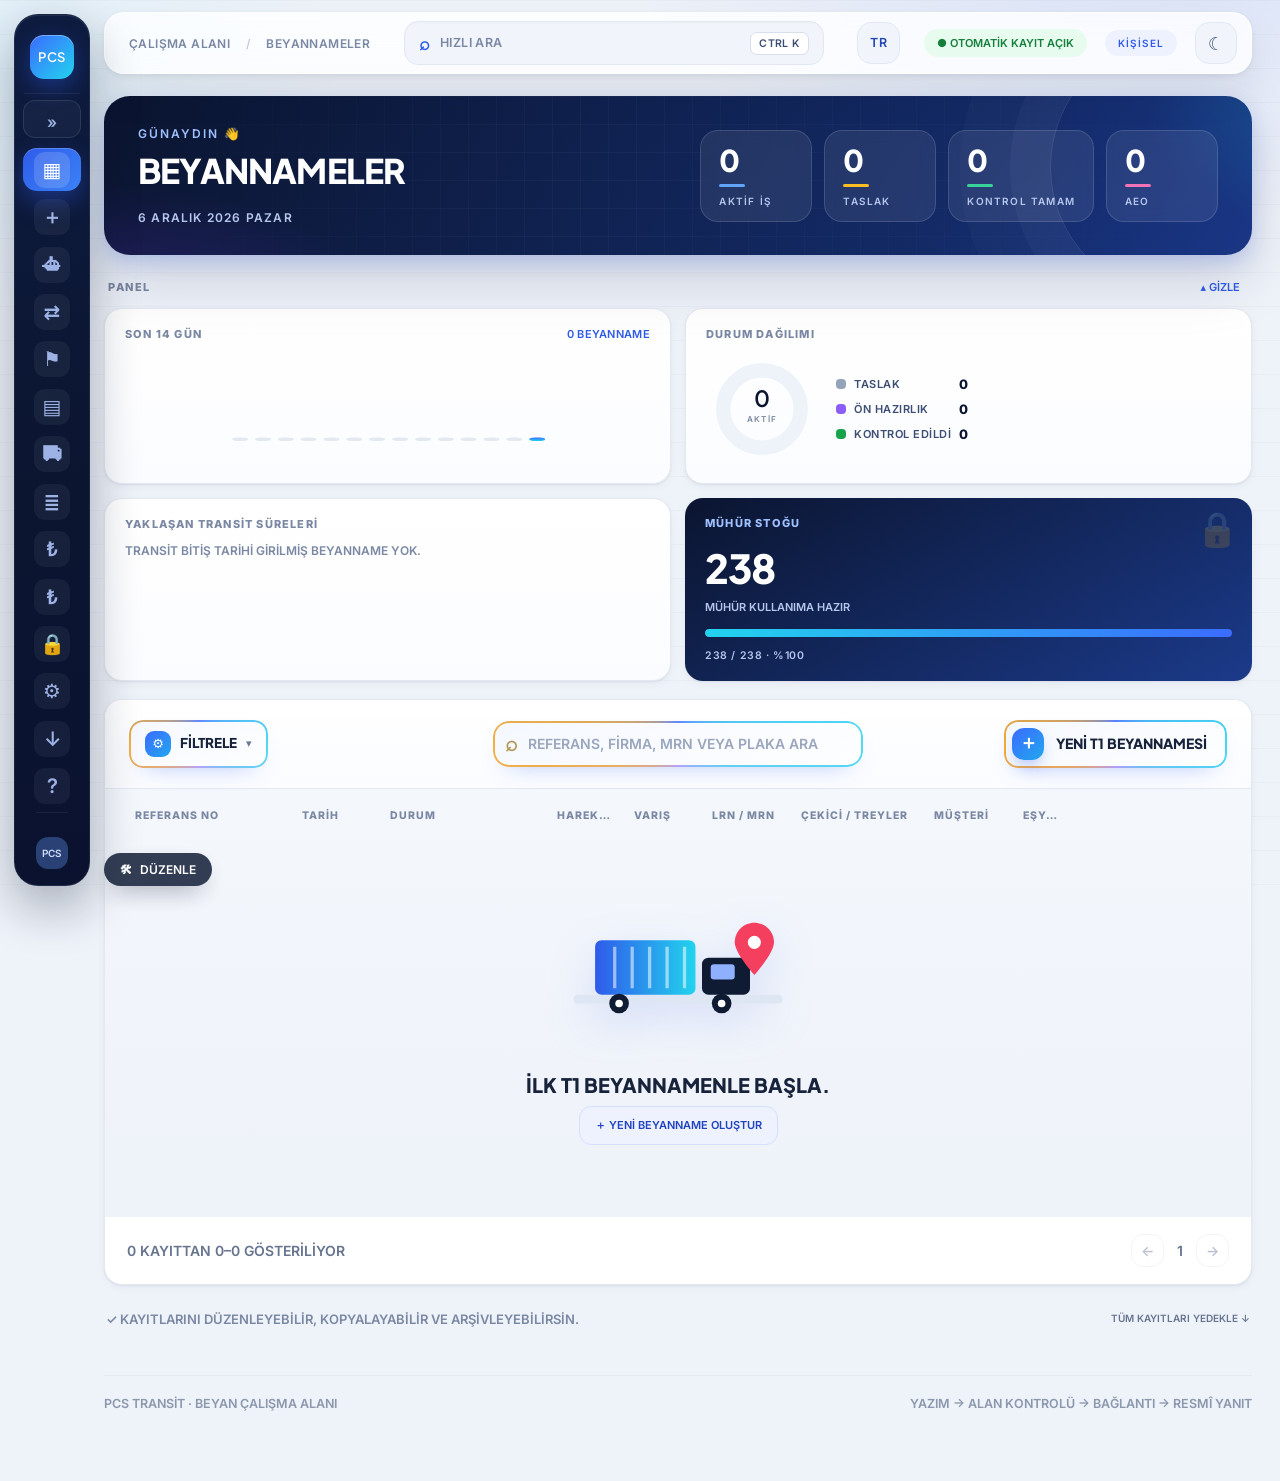
==== index.html @ 93580d98 "PDF okuma: yalnızca Gemini, tek deneme; PDF okuyucu/OCR kaldırıldı; istekler arası bekleme kısaltıld" ====
<!doctype html><html lang="tr"><head><meta charset="utf-8"><meta name="viewport" content="width=device-width,initial-scale=1"><title>PCS TRANSİT · Beyan çalışma alanı</title><meta name="description" content="T1 yazımı için sade, adım adım beyan çalışma alanı."><link rel="icon" href="data:image/svg+xml,%3Csvg xmlns=%27http://www.w3.org/2000/svg%27 viewBox=%270 0 64 64%27%3E%3Cdefs%3E%3ClinearGradient id=%27g%27 x1=%270%27 y1=%270%27 x2=%271%27 y2=%271%27%3E%3Cstop offset=%270%27 stop-color=%27%233b6cff%27/%3E%3Cstop offset=%271%27 stop-color=%27%2322d3ee%27/%3E%3C/linearGradient%3E%3C/defs%3E%3Crect width=%2764%27 height=%2764%27 rx=%2716%27 fill=%27url(%23g)%27/%3E%3Ctext x=%2732%27 y=%2740%27 font-family=%27Arial%27 font-weight=%27800%27 font-size=%2722%27 text-anchor=%27middle%27 fill=%27white%27%3EPCS%3C/text%3E%3C/svg%3E"><meta name="theme-color" content="#0b1530"><link rel="preconnect" href="https://fonts.googleapis.com"><link rel="preconnect" href="https://fonts.gstatic.com" crossorigin><link href="https://fonts.googleapis.com/css2?family=Inter:wght@400;500;600;700;800&family=Plus+Jakarta+Sans:wght@600;700;800&display=swap" rel="stylesheet"><link rel="stylesheet" href="workspace.css"><link rel="stylesheet" href="polish.css?v=13"><link rel="stylesheet" href="layout.css?v=83"><script src="vendor/fflate.js"></script><script type="module" src="workspace.js"></script><script type="module" src="layout-tuner.js"></script></head><body>
<aside class="sidebar"><a class="brand" href="#list"><span class="brandmark">PCS</span><span>TRANSİT<small>BEYAN ÇALIŞMA ALANI</small></span></a><div class="navlabel">ÇALIŞMA ALANI</div><button class="nav active" id="navList"><span>▦</span>Beyannameler</button><button class="nav" id="navNew"><span>＋</span>Yeni T1 yaz</button><button class="nav" id="navConnection"><span>⇄</span>Gönderim bağlantısı<span class="navdot"></span></button><div class="navlabel">ARAÇLAR</div><button class="nav" id="navBackup"><span>↓</span>Yedekleme</button><button class="nav" id="navHelp"><span>?</span>Kullanım rehberi</button><div class="sidebarbottom"><div class="localdot">Kişisel çalışma alanı</div><p>Bu tarayıcıda saklanır.<br>Yedek alarak kayıtlarını koru.</p><div class="user"><span class="avatar">PCS</span><div>PCS TRANSİT<small>Yazım & kontrol</small></div></div></div></aside>
<div class="shell"><header class="topbar"><span class="breadcrumb" id="breadcrumb">Çalışma alanı <i>/</i> Beyannameler</span><div><span class="saveIndicator" id="saveIndicator">● Otomatik kayıt açık</span><span class="private">KİŞİSEL</span></div></header><main>
<section id="listView" class="view"><div id="homeHero" class="hero"><div class="heroTxt"><div class="heroHi" id="heroHi">MERHABA</div><h1>BEYANNAMELER</h1><div class="heroDate" id="heroDate"></div></div><svg class="heroRoute" viewBox="0 0 360 90" aria-hidden="true"><path id="hr" d="M10 70 C 80 10, 160 90, 230 40 S 330 20, 350 30" fill="none" stroke="#ffffff55" stroke-width="2" stroke-dasharray="3 7"/><circle cx="10" cy="70" r="5" fill="#22d3ee"/><circle cx="350" cy="30" r="5" fill="#f472b6"/><g><text font-size="18" text-anchor="middle" dy="6">🚚<animateMotion dur="6s" repeatCount="indefinite" rotate="0"><mpath href="#hr"/></animateMotion></text></g></svg><div class="heroStats" id="heroStats"></div><button class="primary heroBtn" id="newDeclaration">＋ YENİ T1 BEYANNAMESİ</button></div><div id="resumeBanner" class="resume compact" hidden><div><strong>Yarım kalan bir çalışman var.</strong> <span id="resumeText"></span></div><button id="resumeDraft">Yazıma devam et →</button></div><div id="homeDash" class="dash"></div><div id="todayStrip" class="todayStrip" hidden></div><div class="kpis"><div><span>TOPLAM BEYANNAME</span><strong id="totalCount">0</strong><small>Aktif çalışma</small></div><div><span>YAZIM DEVAM EDİYOR</span><strong id="draftCount">0</strong><small>Taslak ve ön hazırlık</small></div><div><span>ALAN KONTROLÜ TAMAM</span><strong id="checkedCount">0</strong><small>Kontrol edilmiş kayıt</small></div><div><span>İZİNLİ GÖNDERİCİ (AEO)</span><strong id="aeoCount">0</strong><small>AEO beyanname</small></div><div><span>ENS KAYITLARI</span><strong id="ensCount">0</strong><small>Aktif ENS</small></div><div class="incomeKpi"><span>GELİR (FİNANSAL BİLGİLER)</span><strong id="incomeSum">—</strong><small>T1 + ENS, KDV dahil</small></div><div class="connectionKpi"><span>GÖNDERİM BAĞLANTISI</span><strong><b class="amberdot"></b> Kurulmadı</strong><button id="connectionInfo">Hazırlığı gör ↗</button></div></div><section class="card listcard"><div class="listcontrols"><div class="search"><span>⌕</span><input id="listSearch" aria-label="Beyanname ara" placeholder="Referans, firma, MRN veya plaka ara"></div><div class="filtercontrols"><select id="statusFilter" aria-label="Durum filtresi"><option value="">Tüm durumlar</option><option>Taslak</option><option>Ön hazırlık</option><option>Kontrol edildi</option></select><select id="archiveFilter" aria-label="Arşiv filtresi"><option value="active">Aktif kayıtlar</option><option value="archived">Arşiv</option></select><button id="filterButton" class="iconbutton" title="Tarih filtresi" aria-label="Tarih filtresi">☷</button><button id="detailColumns" class="quiet">Ek sütunlar</button><label class="upload">İçe aktar<input type="file" id="importFile" accept=".json,.xlsx" hidden></label></div></div><div class="datefilters" id="dateFilters" hidden><label>Başlangıç<input type="date" id="dateFrom"></label><label>Bitiş<input type="date" id="dateTo"></label><button id="clearFilters" class="quiet">Temizle</button></div><div class="listTabRow" id="listTabRow"></div><div class="tablewrap"><table id="declarationsTable"><colgroup><col style="width:15%"><col style="width:8%"><col style="width:15%"><col style="width:7%"><col style="width:7%"><col style="width:8%"><col style="width:12%"><col style="width:8%"><col class="extra" style="width:12%"><col class="extra" style="width:8%"><col class="extra" style="width:8%"><col style="width:6%"><col style="width:14%"></colgroup><thead><tr><th>REFERANS NO</th><th>TARİH</th><th>DURUM</th><th>HAREKET</th><th>VARIŞ</th><th>LRN / MRN</th><th>ÇEKİCİ / TREYLER</th><th>MÜŞTERİ</th><th class="extra">TAŞIYICI</th><th class="extra">TEMİNAT</th><th class="extra">TRANSİT BİTİŞ</th><th>EŞYA / KAP</th><th></th></tr></thead><tbody id="declarationRows"></tbody></table><div id="listEmpty" class="empty"><svg class="emptySvg" viewBox="0 0 220 140" aria-hidden="true"><defs><linearGradient id="eg" x1="0" x2="1"><stop offset="0" stop-color="#2f5bea"/><stop offset="1" stop-color="#22d3ee"/></linearGradient></defs><rect x="14" y="96" width="192" height="8" rx="4" fill="#dfe6f3"/><rect x="34" y="46" width="92" height="50" rx="6" fill="url(#eg)"/><g stroke="#ffffff88" stroke-width="3"><path d="M52 52v38M68 52v38M84 52v38M100 52v38M116 52v38"/></g><rect x="132" y="62" width="44" height="34" rx="6" fill="#0f1b33"/><rect x="140" y="68" width="22" height="14" rx="3" fill="#8fb0ff"/><circle cx="56" cy="104" r="9" fill="#0f1b33"/><circle cx="56" cy="104" r="3.5" fill="#fff"/><circle cx="150" cy="104" r="9" fill="#0f1b33"/><circle cx="150" cy="104" r="3.5" fill="#fff"/><path d="M180 30c10 0 18 8 18 18s-18 30-18 30-18-20-18-30 8-18 18-18z" fill="#f43f5e"/><circle cx="180" cy="48" r="6" fill="#fff"/></svg><h3>İlk T1 beyannamenle başla.</h3><p>Önce rota ve gümrükleri seç. Sonra firmaları,<br>aracı ve eşya bilgilerini ekle.</p><button class="secondary" id="emptyNew">＋ Yeni beyanname oluştur</button></div></div><div class="pagination"><span id="pageSummary">0 kayıt</span><div><button id="pagePrev" aria-label="Önceki sayfa">←</button><span id="pageNumber">1</span><button id="pageNext" aria-label="Sonraki sayfa">→</button></div></div></section><div class="bottomnote"><span>✓ Kayıtlarını düzenleyebilir, kopyalayabilir ve arşivleyebilirsin.</span><button id="listBackup">Tüm kayıtları yedekle ↓</button></div></section>
<section id="editorView" class="view" hidden><div class="pagehead editorhead"><div class="ehLeft"><button id="backToList" class="back">← Beyannamelere dön</button><div class="ehCard"><div class="ehIcon" aria-hidden="true">📄</div><div class="ehInfo"><small class="ehType" id="ehType">T1 Beyannamesi</small><div class="ehTitle"><h1 id="editorTitle">Yeni T1 Beyannamesi</h1><div class="ehStat" id="ehStat"><span id="editorStatus" class="tag">Taslak</span></div></div><div class="ehMeta" id="ehMeta"></div><p id="editorSubtitle" hidden>Sade adımlar. Eksiksiz bir çalışma.</p><div id="ctxChips" class="ctxChips"></div></div></div></div><div class="headtools"><div class="htBar"><button id="previewPrint" type="button">Yazdır</button><button id="sendDecl" type="button">Gönder</button><button id="saveDraft" type="button">Güncelle</button><div class="ehMoreWrap"><button id="ehMore" type="button" aria-label="Diğer işlemler" title="Diğer işlemler">•••</button><div class="ehMenu" id="ehMenu" hidden><button id="tagBtn" class="tagBtn" type="button">🏷 Etiket / Not</button><button id="quickAddGood" type="button">＋ MRN / eşya ekle</button><hr><button type="button" data-fwd="printT1">T1 taslak yazdır</button><button type="button" data-fwd="printCmr">CMR yazdır</button><button type="button" data-fwd="exportExcel">PCS Excel indir ↓</button><button type="button" data-fwd="exportPreparation">Hazırlık dosyası ↓</button><hr><button type="button" data-fwd="markReviewed">✓ Kontrol edildi olarak işaretle</button><button type="button" data-fwd="history">⏱ İşlem geçmişi</button></div></div></div></div><div class="ehTabs" id="ehTabs"><button type="button" data-tab="d" class="on">Detaylar</button><button type="button" data-tab="g">Beyanname &amp; Eşya</button><button type="button" data-tab="f">Finansal Bilgiler</button></div></div><div class="stepper" id="stepper"></div><div class="editorlayout"><div class="editorcontent"><form id="declarationForm" novalidate><div class="card stepcard"><div class="sectionhead"><div><div class="eyebrow" id="stepEyebrow"></div><h2 id="stepTitle"></h2><p id="stepDescription"></p></div><span id="stepNumber" class="stepnumber"></span></div><div id="metadataFields"></div><section id="goodsStep" class="steppanel" hidden><div class="goodstoolbar"><div><strong>Beyanname ve eşya satırları</strong><p>Her ihracat beyannamesi için bir satır.</p></div><div><label class="upload">Excel içe aktar<input type="file" id="goodsImport" accept=".xlsx,.json" hidden></label><button type="button" class="primary" id="addGood">＋ Beyanname bilgisi ekle</button></div></div><div id="goodsCards"></div><div class="empty compact" id="goodsEmpty"><span class="emptyicon">▧</span><h3>Bu beyannamede henüz eşya yok.</h3><p>GTİP, ticari tanım, firma ve fatura bilgilerini ekle.</p></div><div class="goodsTotals" id="goodsTotals"></div><div class="info"><b>Belgeye göre yaz.</b> İlk kalemin 8 haneli GTİP’ini ve toplam ağırlık/kap bilgilerini kullan. Kısmi yükte kullanılan gerçek miktarları gir.</div></section><section id="financeStep" class="steppanel" hidden></section><section id="reviewStep" class="steppanel" hidden><div class="reviewHero" id="reviewHero"></div><div id="reviewSections"></div><div class="exportstrip"><div><strong>Çıktılar</strong><p>PCS eşya şablonu veya tüm beyanname bilgileri.</p></div><button type="button" id="printT1">T1 taslak yazdır</button><button type="button" id="printCmr">CMR yazdır</button><button type="button" id="exportExcel" class="primary">PCS Excel indir ↓</button><button type="button" id="exportPreparation">Hazırlık dosyası ↓</button></div><section class="submissionPanel"><div><span class="eyebrow">RESMÎ GÖNDERİM</span><h3>Bağlantı hazırlığı</h3><p>Sağlayıcı ve yetkilendirme belirlenince gönderim ile resmî yanıt takibi bu alana bağlanacak.</p></div><div class="submissionState"><span class="tag warning">Bağlantı kurulmadı</span><button type="button" id="reviewConnection">Gerekli adımları gör →</button></div></section><details class="history"><summary>İşlem geçmişi</summary><div id="activityList"></div></details></section><div id="stepError" class="errorbox" role="status" hidden></div><div class="wizardfooter"><button type="button" id="previousStep">← Önceki adım</button><span id="stepFooter"></span><button type="button" id="nextStep" class="primary">Devam et →</button><button type="button" id="markReviewed" class="primary" hidden>Alan kontrolünü kaydet ✓</button></div></div></form></div><aside class="summaryrail"><section class="card"><div class="railhead"><span class="eyebrow">BEYAN ÖZETİ</span><span id="railRef">Yeni kayıt</span></div><div class="routevisual"><div><span class="routedot"></span><small>HAREKET</small><strong id="railDeparture">Henüz seçilmedi</strong></div><div><span class="routedot end"></span><small>VARIŞ</small><strong id="railArrival">Henüz seçilmedi</strong></div></div><div class="railtotals"><div><strong id="railGoods">0</strong><span>eşya</span></div><div><strong id="railGross">0</strong><span>kg brüt</span></div><div><strong id="railPackages">0</strong><span>kap</span></div></div><div id="railChecklist" class="railchecks"></div></section><section class="railhelp"><span>BU ADIMDA</span><h3 id="railTipTitle"></h3><p id="railTip"></p></section><div class="connectionMini"><b class="amberdot"></b><div>Gönderim bağlantısı kurulmadı<small>Alan kontrolü, resmî tescil değildir.</small></div></div></aside></div></section>
<section id="connectionView" class="view" hidden><div class="pagehead"><div><div class="eyebrow">ENTEGRASYON HAZIRLIĞI</div><h1>Resmî gönderim bağlantısı</h1><p>Yazım alanından yetkili sisteme geçiş için hazırlık.</p></div><span class="tag warning">Henüz bağlı değil</span></div><div class="connectionlayout"><section class="card connectioncard"><h2>Önce ekran. Sonra bağlantı.</h2><p>Bu aşamada beyannameyi hazırlayıp alanlarını kontrol edebilirsin. Canlı gönderim, sağlayıcının yetkilendirilmiş servis bağlantısı kurulup test edildikten sonra açılacak.</p><div class="connectionsteps"><div><b>1</b><section><h3>Sağlayıcıyı belirle</h3><p>Modaltrans / PCS veya NCTS.com.tr gibi çalışacağın sistem seçilir.</p><span class="tag warning">Bekliyor</span></section></div><div><b>2</b><section><h3>Yetkili servis ve test erişimi</h3><p>Servis dokümanı, hesap yetkileri ve test ortamı sağlayıcıyla doğrulanır.</p><span class="tag">Bekliyor</span></section></div><div><b>3</b><section><h3>Veri eşleştirme ve yanıt takibi</h3><p>Beyanname alanları sağlayıcının formatına eşlenir. Kabul/ret, LRN/MRN ve hata mesajları gerçek servis yanıtından alınır.</p><span class="tag">Bekliyor</span></section></div><div><b>4</b><section><h3>Testten canlı gönderime</h3><p>Test gönderimi, tekrar gönderim kontrolü ve işlem kaydı doğrulanınca canlı kullanım açılır.</p><span class="tag">Bekliyor</span></section></div></div></section><section class="card connectionaside"><span class="eyebrow">ŞİMDİ YAPABİLİRSİN</span><h3>T1 yazımı ve kontrol</h3><ul><li>Beyanname ve eşya bilgilerini hazırla</li><li>Eksikleri alan bazında gör</li><li>PCS Excel çıktısını indir</li><li>Tüm kayıtlarının yedeğini al</li></ul><button id="connectionNew" class="primary">Yeni T1 yaz →</button><a href="https://app.modaltrans.com/manifestos" target="_blank" rel="noopener">Modaltrans’ı aç ↗</a><a href="https://www.ncts.com.tr/" target="_blank" rel="noopener">NCTS.com.tr’yi aç ↗</a></section></div></section>
<footer><span>PCS TRANSİT · Beyan çalışma alanı</span><span>Yazım → Alan kontrolü → Bağlantı → Resmî yanıt</span></footer></main></div>
<dialog id="goodDialog" class="drawer"><div class="drawerhead"><div><span class="eyebrow">BEYANNAME & EŞYA</span><h2 id="goodTitle">Yeni beyanname bilgileri</h2><p class="drawerintro">İhracat beyannamesi, eşya ve fatura bilgilerini aynı formda tamamla.</p></div><button type="button" data-close aria-label="Eşya formunu kapat">✕</button></div><form id="goodForm" novalidate><div class="drawerbody" id="goodFields"></div><div id="goodError" class="errorbox" hidden role="status"></div><div class="drawerfooter"><button type="button" data-close>Vazgeç</button><button type="submit" class="primary">Beyanname bilgilerini kaydet</button></div></form></dialog>
<dialog id="confirmDialog"><h2 id="confirmTitle"></h2><p id="confirmText"></p><div class="dialogactions"><button data-close>Vazgeç</button><button id="confirmYes" class="primary">Devam et</button></div></dialog><dialog id="backupDialog"><h2>Kayıtlarını yedekle</h2><p>Bütün beyannameler, firma rehberi, eşya satırları, işlem notları ve yarım kalan çalışma birlikte indirilir. PDF dosyalarının kendisi yedeğe eklenmez.</p><div class="dialogactions"><button data-close>Kapat</button><button id="downloadBackup" class="primary">Tüm kayıtları indir ↓</button></div></dialog><dialog id="helpDialog"><h2>T1 yazımı nasıl ilerler?</h2><ol><li>Gümrük ve rota bilgilerini gir.</li><li>Taşıyıcı ve plaka bilgilerini yaz; gerekiyorsa tek gönderici/alıcı bölümünü aç.</li><li>Güzergâh, transit kapıları ve taşıma bilgilerini tamamla.</li><li>Her ihracat MRN’i için bir eşya satırı ekle.</li><li>Teminat ve ilgili ek bilgileri kontrol et.</li><li>Son kontrol ekranından eksik alanlara dön ve çıktını indir.</li></ol><p>Taslakları eksik bilgiyle kaydedebilirsin. “Alan kontrolü tamam” durumu bu sitedeki bilgi kontrollerini ifade eder; resmî tescil veya kabul durumunu ifade etmez. Kayıtların bu tarayıcıda tutulur.</p><div class="dialogactions"><button data-close class="primary">Anladım</button></div></dialog><div id="toast" role="status" aria-live="polite"></div><div id="printArea"></div></body></html>
---- workspace.css ----
@import url('https://fonts.googleapis.com/css2?family=Inter:wght@400;500;600;700;800&display=swap');
:root{--ink:#202b40;--muted:#8691a5;--line:#e7ebf2;--blue:#365cd5;--bg:#f4f6fa;--navy:#15213b;--green:#369779}*{box-sizing:border-box}body{margin:0;background:var(--bg);color:var(--ink);font:13px Inter,Arial,sans-serif}button,input,textarea,select{font:inherit}button,a,.upload{cursor:pointer}button{padding:10px 15px;border:1px solid #dce3ee;border-radius:7px;background:white;color:#56657e;font-weight:500;line-height:1.5}button:hover{background:#f1f4fa}button:disabled{opacity:.4;cursor:default}button:focus-visible,a:focus-visible,summary:focus-visible{outline:2px solid #6689e4;outline-offset:3px}.primary{background:var(--blue);border-color:var(--blue);color:white}.primary:hover{background:#284dc0}.secondary{background:#eef2fe;color:var(--blue);border-color:#e1e7fe}.quiet{border:0;background:none;padding:9px 10px;color:#7786a0;font-size:12px}.sidebar{position:fixed;inset:0 auto 0 0;width:222px;background:var(--navy);color:#c1c9db;padding:32px 20px;display:flex;flex-direction:column;z-index:4}.brand{display:flex;align-items:center;gap:12px;color:white;text-decoration:none;font-size:22px;font-weight:600;letter-spacing:-.7px}.brandmark{display:grid;place-items:center;width:42px;height:42px;background:#365cd5;border-radius:11px;font-size:18px;font-weight:800;letter-spacing:-1px}.brand small{display:block;font-size:7px;font-weight:500;letter-spacing:1.5px;color:#7f91b4;margin-top:7px}.navlabel{font-size:9px;letter-spacing:1.4px;color:#6f81a5;margin:38px 12px 14px}.nav{background:none;border:0;color:#a9b8d2;text-align:left;padding:12px;margin-bottom:5px;display:flex;gap:12px;align-items:center;font-size:12px;font-weight:500}.nav>span:first-child{font-size:18px;line-height:1;width:18px;text-align:center;color:#8296bb}.nav.active{background:#25365b;color:#fff}.nav.active>span{color:#96b4ff}.navdot{width:5px;height:5px;background:#d5a863;border-radius:50%;margin-left:auto}.sidebarbottom{margin-top:auto;padding:25px 12px 0}.localdot{font-size:11px;display:flex;align-items:center;gap:7px;color:#ccd5e6}.localdot:before{content:'';width:5px;height:5px;border-radius:50%;background:#6ab597}.sidebarbottom p{font-size:10px;line-height:1.9;color:#7e91b4;margin:10px 0 20px}.user{display:flex;gap:10px;align-items:center;padding-top:20px;border-top:1px solid #2a3b5a;font-size:11px}.avatar{display:grid;place-items:center;background:#344564;color:#aebee0;width:32px;height:32px;border-radius:8px}.user small{display:block;color:#7f91b0;font-size:9px;margin-top:5px}.shell{margin-left:222px}.topbar{height:76px;background:white;border-bottom:1px solid var(--line);padding:0 35px;display:flex;align-items:center;justify-content:space-between;gap:20px}.breadcrumb{font-size:11px;color:#8995aa}.breadcrumb i{font-style:normal;padding:0 12px;color:#c6cdd8}.topbar>div{display:flex;gap:18px;align-items:center}.saveIndicator{font-size:10px;color:#789088}.private{font-size:8px;letter-spacing:1px;border:1px solid #e0e6ef;padding:7px 9px;border-radius:5px;color:#9aa4b6}main{padding:30px 35px;max-width:1700px;margin:auto}.pagehead{display:flex;align-items:center;justify-content:space-between;gap:20px;margin:9px 0 27px}.eyebrow{font-size:9px;font-weight:600;letter-spacing:1.6px;color:#8294b6}h1{font-size:28px;letter-spacing:-1px;font-weight:700;margin:9px 0 9px}h2{font-size:20px;letter-spacing:-.5px;font-weight:600;margin:0 0 10px}h3{font-size:14px;font-weight:600}.pagehead p{font-size:12px;color:#8795ad;margin:0}.pagehead>.primary{font-size:12px;padding:12px 17px}.kpis{display:grid;grid-template-columns:repeat(4,minmax(0,1fr));gap:17px;margin-bottom:25px}.kpis>div{background:white;border:1px solid var(--line);border-radius:9px;padding:23px}.kpis span{font-size:8px;letter-spacing:1.1px;color:#8b99b0;font-weight:500}.kpis strong{display:block;font-size:31px;margin:13px 0 6px;letter-spacing:-1px;font-weight:600}.kpis small{font-size:10px;color:#a6afbe}.kpis .connectionKpi{background:#f9fafc}.connectionKpi strong{font-size:17px;letter-spacing:-.3px;margin:19px 0 12px}.amberdot{display:inline-block;width:6px;height:6px;background:#c7a060;border-radius:50%;margin-right:6px;vertical-align:middle}.connectionKpi button{border:0;background:none;color:#8a97ab;font-size:10px;padding:0}.card{background:white;border:1px solid var(--line);border-radius:10px;overflow:hidden}.listcontrols{display:flex;align-items:center;justify-content:space-between;gap:15px;padding:20px 22px;border-bottom:1px solid var(--line)}.search{display:flex;align-items:center;gap:10px;background:#f5f7fb;border:1px solid #ebeff6;padding:0 12px;border-radius:7px;min-width:250px;max-width:370px;flex:1}.search>span{color:#9caac0;font-size:21px}.search input{border:0;background:none;padding:11px 0;font-size:11px;outline:none}.filtercontrols{display:flex;gap:8px;align-items:center}.filtercontrols select{font-size:10px;padding:9px 10px;width:auto;max-width:160px}.iconbutton{font-size:17px;padding:5px 10px}.upload{font-size:11px;border:1px solid #dce4f1;background:#fafcff;border-radius:7px;padding:10px 13px;color:#657b9c;display:inline-flex;align-items:center;white-space:nowrap}.datefilters{padding:14px 22px;display:flex;gap:15px;background:#fbfcfe;border-bottom:1px solid var(--line)}.datefilters label{display:flex;gap:8px;align-items:center;font-size:10px;color:#8c99ae}.datefilters input{font-size:11px;width:140px;padding:7px}.datefilters[hidden]{display:none}.tablewrap{overflow:auto}table{width:100%;border-collapse:collapse;font-size:11px}th{text-align:left;color:#99a5b9;font-size:8px;letter-spacing:.7px;background:#fafbfd;padding:16px 20px;border-bottom:1px solid var(--line);font-weight:500;white-space:nowrap}td{padding:19px 20px;border-bottom:1px solid #eff2f7;line-height:1.6;color:#667791;white-space:nowrap}td strong{font-size:11px;color:#3e5272;font-weight:500}td small{display:block;font-size:9px;color:#9aa7bc;margin-top:4px}.ref{border:0;background:none;padding:0;color:#385dcc;font-size:11px;font-weight:600}.ref:hover{background:none;text-decoration:underline}.extra{display:none}.showExtra .extra{display:table-cell}.tag{display:inline-flex;align-items:center;gap:5px;font-size:9px;padding:6px 9px;border-radius:5px;white-space:nowrap;background:#eef2fa;color:#778db0}.tag:before{content:'';width:4px;height:4px;background:currentColor;border-radius:50%}.tag.checked{color:#3f967c;background:#eaf6f0}.tag.warning{color:#b79155;background:#faf2e6}.tag.pre{color:#8b80ac;background:#f0edfa}.rowactions{display:flex;gap:5px}.rowactions button{font-size:13px;padding:5px 7px;border:0;background:#f5f7fb;color:#8c9ebc}.empty{text-align:center;padding:65px 20px 70px}.emptyicon{display:inline-grid;place-items:center;color:#90a7d6;font-size:31px;border:1px solid #e6edf9;background:#f4f7fd;width:65px;height:65px;border-radius:15px}.empty h3{font-size:16px;margin:20px 0 9px;color:#526681}.empty p{font-size:11px;line-height:1.9;color:#9aabc3;margin-bottom:20px}.empty .secondary{font-size:11px}.pagination{padding:17px 22px;display:flex;align-items:center;justify-content:space-between;font-size:10px;color:#9ba7bb}.pagination>div{display:flex;gap:13px;align-items:center}.pagination button{padding:5px 9px;font-size:12px;border-color:#e8edf5}.bottomnote{display:flex;justify-content:space-between;align-items:center;font-size:10px;color:#9aa6ba;padding:18px 2px}.bottomnote button{border:0;background:none;color:#778caf;font-size:10px;padding:0}.resume{background:#edf2ff;border:1px solid #d9e2fb;border-radius:9px;padding:18px 22px;display:flex;align-items:center;justify-content:space-between;margin-bottom:20px;font-size:12px;color:#5874b6}.resume span{display:block;font-size:10px;margin-top:5px}.resume button{background:white;color:#5a75b2;border-color:#d8e2fc;font-size:11px}.resume[hidden]{display:none}.back{background:none;border:0;padding:0;color:#8fa1bd;font-size:10px;margin-bottom:5px}.editorhead h1{font-size:25px}.headtools{display:flex;align-items:center;gap:9px}.headtools button{font-size:11px}.stepper{display:grid;grid-template-columns:repeat(7,minmax(0,1fr));gap:8px;padding:0 0 25px;margin-bottom:3px}.stepper button{border:1px solid #e1e7f1;background:#fafbfd;padding:13px 10px;font-size:10px;color:#94a1b8;display:flex;align-items:center;justify-content:center;gap:8px}.stepper b{display:grid;place-items:center;width:20px;height:20px;border-radius:50%;background:#e9edf5;font-size:9px;font-weight:500;color:#9aa8bf}.stepper .current{border-color:#a8bbeb;background:#edf2ff;color:#3e61c1;font-weight:600}.stepper .current b{background:#4568d1;color:white}.stepper .complete b{background:#e8f3ee;color:#4e9e82}.editorlayout{display:grid;grid-template-columns:minmax(0,1fr) 255px;gap:23px;align-items:start}.sectionhead{padding:27px 28px 22px;display:flex;gap:15px;justify-content:space-between;border-bottom:1px solid var(--line)}.sectionhead h2{margin:10px 0 8px;font-size:20px}.sectionhead p{font-size:11px;line-height:1.8;color:#9aa8bf;margin:0;max-width:560px}.stepnumber{font-size:11px;color:#b2bfd4;font-weight:500;padding-top:4px}.steppanel{padding:25px 28px}.steppanel[hidden]{display:none}.grid{display:grid;grid-template-columns:repeat(2,minmax(0,1fr));gap:22px 21px}.field{font-size:11px;color:#63718b;display:flex;flex-direction:column;gap:8px}.field span em{font-style:normal;color:#90a0bd;font-size:9px;margin-left:5px}.field.full{grid-column:1/-1}.field small{font-size:9px;color:#a1aec4;line-height:1.7}input,select,textarea{width:100%;min-width:0;border:1px solid #dfe6f0;border-radius:6px;background:#fdfefe;color:#35496a;padding:12px 12px;font-size:12px}input::placeholder,textarea::placeholder{color:#b0bdd0;font-size:10px}textarea{min-height:76px;resize:vertical}input:focus,select:focus,textarea:focus{outline:2px solid #dde5ff;border-color:#93aae3}.check{font-size:11px;color:#7a8aa4;display:flex;align-items:center;gap:9px;line-height:1.8}.check input{width:15px;height:15px;accent-color:#486bcc}.optional{border-top:1px solid var(--line);margin-top:25px;padding-top:19px}.optional summary{font-size:11px;color:#8394b0;cursor:pointer;list-style:none;display:flex;align-items:center;justify-content:space-between}.optional summary:after{content:'＋';font-size:17px}.optional[open] summary:after{content:'−'}.optional .grid{margin-top:22px}.info{font-size:10px;line-height:1.9;background:#f5f8fd;color:#91a1bb;border:1px solid #eaf0fa;border-radius:7px;padding:13px 16px;margin-top:24px}.info b{color:#6c84ad;font-weight:500}.wizardfooter{padding:19px 28px;border-top:1px solid var(--line);background:#fafbfd;display:flex;justify-content:space-between;align-items:center;gap:12px}.wizardfooter button{font-size:11px}.wizardfooter>span{font-size:9px;color:#a4b0c4}.summaryrail{position:sticky;top:20px}.summaryrail .card{padding:21px}.railhead{display:flex;justify-content:space-between;align-items:center;gap:10px;padding-bottom:20px;border-bottom:1px solid var(--line)}.railhead>span:last-child{font-size:9px;color:#a2aec3;white-space:nowrap}.routevisual{padding:22px 0 18px}.routevisual>div{position:relative;padding-left:22px;margin-bottom:22px}.routevisual>div:first-child:after{content:'';position:absolute;width:1px;height:34px;background:#e3eaf5;left:3px;top:14px}.routedot{position:absolute;left:0;top:6px;width:7px;height:7px;border:2px solid #7c9cdb;border-radius:50%;background:white}.routedot.end{background:#7c9cdb}.routevisual small{display:block;font-size:8px;letter-spacing:1px;color:#abb5c6}.routevisual strong{display:block;font-size:11px;font-weight:500;line-height:1.7;margin-top:6px;color:#5a7094;overflow-wrap:anywhere}.railtotals{display:grid;grid-template-columns:repeat(3,1fr);border-top:1px solid var(--line);border-bottom:1px solid var(--line);padding:19px 0}.railtotals strong{display:block;font-size:18px;font-weight:500;color:#4d6790;letter-spacing:-.7px}.railtotals span{display:block;font-size:8px;color:#9facc2;margin-top:5px}.railchecks{padding-top:15px}.railchecks>div{display:flex;gap:9px;align-items:center;font-size:10px;color:#a3b0c5;padding:8px 0}.railchecks b{display:grid;place-items:center;border:1px solid #e4eaf3;border-radius:50%;height:15px;width:15px;font-size:8px;font-weight:400}.railchecks .done{color:#6e9c8c}.railchecks .done b{background:#eaf5ef;border-color:#eaf5ef}.railhelp{padding:23px 6px 18px}.railhelp>span{font-size:8px;letter-spacing:1.3px;color:#9eafca}.railhelp h3{font-size:12px;color:#7890b1;font-weight:500;margin:11px 0}.railhelp p{font-size:10px;line-height:1.95;color:#9daec7;margin:0}.connectionMini{display:flex;align-items:flex-start;gap:5px;font-size:9px;color:#9cabc1;border-top:1px solid #e4eaf3;padding:16px 6px}.connectionMini .amberdot{margin-top:4px}.connectionMini small{display:block;font-size:8px;margin-top:6px;color:#b0bbcd}.goodstoolbar{display:flex;justify-content:space-between;align-items:center;gap:15px;margin-bottom:20px}.goodstoolbar strong{font-size:12px;font-weight:500}.goodstoolbar p{font-size:10px;color:#a6b3c7;margin:7px 0 0}.goodstoolbar>div:last-child{display:flex;gap:8px}.goodstoolbar button,.goodstoolbar .upload{font-size:10px;padding:9px 11px}.goodcard{border:1px solid #e4eaf4;border-radius:8px;margin-bottom:12px;padding:16px 18px}.goodcardhead{display:flex;align-items:center;justify-content:space-between;gap:10px;margin-bottom:12px}.goodcardhead strong{font-size:11px;color:#5573a8;font-weight:500}.goodcardhead .number{font-size:9px;background:#edf2fa;border-radius:4px;color:#91a4c4;padding:4px 6px;margin-right:8px}.goodcardhead .tag{padding:4px 6px;font-size:8px}.goodcard h3{font-size:12px;font-weight:500;margin:0 0 8px}.goodcard p{font-size:10px;line-height:1.8;color:#96a6bf;margin:0}.goodcardfooter{display:flex;align-items:center;justify-content:space-between;padding-top:13px;margin-top:13px;border-top:1px solid #edf1f7}.goodcardfooter span{font-size:9px;color:#93a3bd}.goodcardfooter button{border:0;padding:4px 7px;font-size:10px;color:#7a91b7;background:none}.goodsTotals{display:flex;justify-content:space-between;gap:10px;border-top:1px solid var(--line);padding-top:18px;font-size:10px;color:#8b9dbd}.goodsTotals strong{font-size:15px;font-weight:500;color:#6480aa;margin-right:4px}.compact{padding:30px 10px 35px}.compact .emptyicon{height:43px;width:43px;font-size:22px;border-radius:10px}.compact h3{font-size:12px;margin-top:14px}.compact p{font-size:10px}.reviewHero{padding:19px 20px;border-radius:8px;background:#f6f8fc;border:1px solid #e7edf8;font-size:11px;line-height:1.8;margin-bottom:20px;color:#8fa0bc}.reviewHero strong{display:block;font-size:13px;font-weight:500;color:#667fa8;margin-bottom:5px}.reviewHero.ok{background:#eff8f3;border-color:#dcefe5;color:#88ac9b}.reviewHero.ok strong{color:#56907a}.reviewblock{border:1px solid #e5ebf5;border-radius:8px;padding:18px 19px;margin-bottom:13px}.reviewblockhead{display:flex;justify-content:space-between;align-items:center;gap:10px}.reviewblockhead h3{margin:0;font-size:12px;font-weight:500;color:#667c9f}.reviewblockhead button{border:0;background:none;font-size:10px;color:#819aca;padding:3px}.reviewblock dl{display:grid;grid-template-columns:1fr 1fr;gap:12px 20px;margin:15px 0 0}.reviewblock dt{font-size:8px;color:#a5b2c8;margin-bottom:5px}.reviewblock dd{margin:0;font-size:10px;color:#6e85a9;line-height:1.8;overflow-wrap:anywhere}.reviewissues{margin:12px 0 0;padding:11px 13px;background:#fff8ed;border-radius:5px;color:#b49b70;line-height:1.9;font-size:10px}.reviewissues button{display:block;border:0;background:none;padding:3px 0;color:inherit;font-size:10px;text-align:left}.exportstrip{display:flex;align-items:center;gap:10px;padding:18px 0 23px;flex-wrap:wrap}.exportstrip>div{margin-right:auto}.exportstrip strong{font-size:12px;font-weight:500}.exportstrip p{font-size:9px;color:#a3b1c7;margin:7px 0 0}.exportstrip button{font-size:10px}.submissionPanel{display:flex;justify-content:space-between;gap:20px;background:#f8f9fb;border:1px solid #e6ecf4;border-radius:8px;padding:22px}.submissionPanel h3{font-size:13px;font-weight:500;color:#6f83a4;margin:10px 0}.submissionPanel p{font-size:10px;color:#a0adc3;line-height:1.9;margin:0}.submissionState{display:flex;flex-direction:column;align-items:flex-end;gap:14px;min-width:145px}.submissionState button{border:0;background:none;font-size:9px;color:#9aabc6;padding:0}.history{margin-top:22px;font-size:10px;color:#9bacc5}.history summary{cursor:pointer}.history p{font-size:9px;line-height:1.9}.errorbox{background:#fff4ed;border:1px solid #f1dccd;border-radius:6px;margin:16px 25px;padding:14px 17px;font-size:11px;line-height:1.9;color:#ba896f}.invalid{border-color:#dba790!important}.connectionlayout{display:grid;grid-template-columns:1fr 310px;gap:24px}.connectioncard{padding:28px}.connectioncard>p{font-size:12px;color:#8b9db9;line-height:1.9;max-width:650px}.connectionsteps{margin-top:30px}.connectionsteps>div{display:flex;gap:18px;padding:20px 0;border-bottom:1px solid var(--line)}.connectionsteps>div:last-child{border:0}.connectionsteps b{width:30px;height:30px;flex-shrink:0;display:grid;place-items:center;border:1px solid #e2e9f5;border-radius:50%;font-size:11px;color:#8ca1c6}.connectionsteps h3{font-size:12px;margin:3px 0 8px;font-weight:500}.connectionsteps p{font-size:11px;line-height:1.8;color:#95a6c1;margin:0 0 12px}.connectionaside{padding:25px;align-self:start}.connectionaside h3{font-size:17px;margin-top:15px}.connectionaside ul{list-style:none;padding:0;font-size:11px;line-height:2.8;color:#8da1be}.connectionaside li:before{content:'✓';color:#75a68f;margin-right:8px}.connectionaside .primary{width:100%;font-size:11px}.connectionaside a{display:block;color:#98abc8;text-decoration:none;font-size:10px;margin-top:18px}footer{display:flex;justify-content:space-between;border-top:1px solid #e3e8f2;margin-top:30px;padding-top:20px;font-size:8px;color:#a8b5ca;gap:20px}.view[hidden]{display:none!important}dialog{max-width:530px;width:92vw;border:1px solid #dfe7f4;border-radius:12px;padding:27px;color:var(--ink);max-height:90vh;overflow:auto}dialog::backdrop{background:#172a4977;backdrop-filter:blur(2px)}dialog h2{font-size:19px}dialog p,dialog ol{font-size:12px;color:#8a9eba;line-height:1.9}.dialogactions{display:flex;justify-content:flex-end;gap:10px;margin-top:25px}.dialogactions button{font-size:11px}.drawer{position:fixed;inset:0 0 0 auto;margin:0;height:100vh;max-height:100vh;width:min(700px,95vw);max-width:700px;border-radius:0;padding:0;border:0;box-shadow:-10px 0 45px #15213b22}.drawerhead{display:flex;align-items:center;justify-content:space-between;padding:25px 30px;border-bottom:1px solid var(--line);background:white;position:sticky;top:0;z-index:2}.drawerhead h2{margin:9px 0 0;font-size:19px}.drawerhead button{border:0;background:#f6f8fc;padding:5px 10px;color:#a1b0c9}.drawerbody{padding:25px 30px}.drawerbody h3{font-size:12px;color:#8296b6;font-weight:500;margin:24px 0 18px;padding-bottom:10px;border-bottom:1px solid var(--line)}.drawerbody h3:first-child{margin-top:0}.drawerfooter{position:sticky;bottom:0;background:white;border-top:1px solid var(--line);padding:18px 30px;display:flex;justify-content:flex-end;gap:10px}.drawerfooter button{font-size:11px}.drawer .check{margin-top:22px}#toast{display:none;position:fixed;bottom:25px;left:50%;transform:translateX(-50%);padding:14px 22px;border-radius:8px;background:#263d65;color:white;font-size:12px;z-index:20;box-shadow:0 7px 25px #15213b22;max-width:90vw}#printArea{display:none}
@media(max-width:1300px){.kpis{gap:12px}.kpis>div{padding:19px}.filtercontrols{flex-wrap:wrap}.listcontrols{align-items:flex-start}.editorlayout{grid-template-columns:1fr 230px;gap:18px}.stepper{gap:5px}.stepper button{font-size:9px;padding:12px 8px;gap:6px}.connectionlayout{grid-template-columns:1fr 270px}}@media(max-width:1050px){.sidebar{width:190px;padding:27px 13px}.shell{margin-left:190px}.topbar{padding:0 24px}main{padding:25px 24px}.editorlayout{grid-template-columns:1fr}.summaryrail{position:static;display:grid;grid-template-columns:1fr 1fr;gap:15px}.summaryrail .connectionMini{grid-column:1/-1;margin:0}.kpis{grid-template-columns:repeat(2,1fr)}.listcontrols{flex-wrap:wrap}.search{max-width:none;min-width:100%;flex:1}.filtercontrols{width:100%}.connectionlayout{grid-template-columns:1fr}.pagehead{align-items:flex-start}.headtools{flex-wrap:wrap;justify-content:flex-end}.stepper{grid-template-columns:repeat(3,1fr)}.connectionaside{max-width:none}.connectionaside ul{display:grid;grid-template-columns:1fr 1fr;gap:3px}}@media(max-width:720px){.sidebar{position:static;inset:auto;width:auto;padding:15px 18px;display:flex;flex-direction:row;align-items:center;gap:10px}.brand{font-size:18px;margin-right:auto}.brandmark{width:34px;height:34px;font-size:15px;border-radius:9px}.brand small,.navlabel,.sidebarbottom,.navdot{display:none}.nav{font-size:0;gap:0;padding:8px;margin:0}.nav>span:first-child{font-size:20px}.nav:first-of-type{display:none}.shell{margin:0}.topbar{height:56px;padding:0 18px}.topbar .private{display:none}.topbar>div{gap:0}.saveIndicator{font-size:8px}.breadcrumb{font-size:9px}.breadcrumb i{padding:0 7px}main{padding:23px 16px}.pagehead{gap:12px;margin-top:0}.pagehead h1{font-size:23px}.pagehead p{font-size:10px;line-height:1.8}.eyebrow{font-size:8px}.pagehead>.primary{font-size:10px;white-space:nowrap;padding:10px 12px}.kpis{gap:10px}.kpis>div{padding:17px}.kpis span{font-size:7px;letter-spacing:.6px}.kpis strong{font-size:27px}.kpis .connectionKpi strong{font-size:13px;margin:17px 0 13px}.kpis small{font-size:8px}.connectionKpi button{font-size:8px}.listcontrols{padding:16px}.filtercontrols{gap:7px}.filtercontrols select{font-size:9px;padding:8px 9px}.filtercontrols .quiet{font-size:10px}.upload{font-size:10px;padding:8px 10px}.search{min-width:100%}.search input{font-size:10px}.datefilters{flex-wrap:wrap;padding:15px}.bottomnote{font-size:8px;gap:20px;line-height:1.9}.bottomnote button{font-size:9px;white-space:nowrap}.resume{padding:15px;font-size:11px;gap:12px}.resume button{font-size:9px;white-space:nowrap}.resume span{font-size:8px}.editorhead{flex-wrap:wrap}.editorhead h1{font-size:23px}.headtools{justify-content:flex-start;width:100%;gap:7px}.headtools .quiet{margin-left:auto}.stepper button{font-size:9px;padding:11px 8px}.stepper b{height:18px;width:18px;font-size:8px}.sectionhead{padding:23px 20px 20px}.sectionhead h2{font-size:18px}.sectionhead p{font-size:10px}.steppanel{padding:22px 20px}.grid{gap:20px 15px}.field{font-size:10px}.field small{font-size:8px}input,select,textarea{font-size:11px;padding:11px 10px}.wizardfooter{padding:17px 20px}.wizardfooter span{display:none}.wizardfooter button{font-size:10px}.summaryrail{grid-template-columns:1fr}.summaryrail .railhelp{padding:12px}.goodstoolbar{align-items:flex-start;flex-wrap:wrap}.goodstoolbar>div:last-child{margin-left:auto}.goodsTotals{font-size:8px;gap:7px}.goodsTotals strong{font-size:13px}.reviewblock dl{gap:15px 10px}.submissionPanel{padding:17px;flex-wrap:wrap}.submissionState{align-items:flex-start;flex-direction:row;justify-content:space-between;width:100%}.exportstrip{gap:7px}.exportstrip>div{width:100%}.exportstrip button{font-size:9px}.drawerhead{padding:22px}.drawerbody{padding:22px}.drawerfooter{padding:16px 22px}.drawer .grid{grid-template-columns:1fr 1fr}.connectioncard{padding:22px}.connectioncard h2{font-size:18px}.connectioncard>p{font-size:11px}.connectionaside ul{grid-template-columns:1fr}footer{font-size:7px;line-height:1.8}}@media(max-width:420px){.grid,.drawer .grid{grid-template-columns:1fr}.field.full{grid-column:auto}.stepper button{gap:5px;font-size:8px}.stepper b{width:16px;height:16px}.pagehead .primary{font-size:9px}.goodcardfooter{gap:9px;flex-wrap:wrap}}
@media print{body{background:white}.sidebar,.shell,#toast,dialog{display:none!important}#printArea{display:block;font:11px Arial;color:black;padding:15px}#printArea h1{font-size:20px}#printArea .printgrid{display:grid;grid-template-columns:1fr 1fr;gap:15px}#printArea h2{font-size:13px;border-bottom:1px solid #bbb;padding-bottom:7px}#printArea p{white-space:pre-wrap;line-height:1.7}#printArea table{font-size:9px}#printArea td,#printArea th{color:black;white-space:normal;padding:8px 5px}}

/* Keep supporting text readable on working screens. */
.field{font-size:12px;color:#53647e}.field small{font-size:10px;color:#7486a1}input,select,textarea{font-size:13px}.sectionhead p,.pagehead p{font-size:12px;color:#7587a1}.stepper button{font-size:11px}.routevisual strong{font-size:12px;color:#506887}.railhelp p{font-size:11px;color:#7488a7}.railhelp h3{font-size:13px;color:#58739b}.railchecks>div{color:#7d91b0}.sectionhead h2{font-size:22px}th{font-size:9px;color:#7f90aa}td{font-size:12px}.reviewblock dt{font-size:10px;color:#8597b2}.reviewblock dd{font-size:12px;color:#526f98}.reviewissues,.reviewissues button{font-size:11px}.reviewHero{font-size:12px}.goodcard h3{font-size:13px}.goodcard p{font-size:11px;color:#7b90af}.goodcardfooter span{font-size:10px;color:#7f94b3}.goodcardhead strong{font-size:12px}.nav{font-size:13px}.summaryrail .eyebrow{font-size:9px}.connectionMini{font-size:10px}.empty p{font-size:12px;color:#8398b6}
@media(max-width:1300px){.stepper button{font-size:10px}}@media(max-width:720px){.nav{font-size:0}.stepper button{font-size:10px}.field{font-size:11px}input,select,textarea{font-size:12px}.sectionhead h2{font-size:20px}.sectionhead p,.pagehead p{font-size:11px}.field small{font-size:10px}.reviewblock dd{font-size:11px}}

.headtools #editorStatus{background:none;padding:0}.headtools #editorStatus:before{display:none}.stepnumber{white-space:nowrap;flex-shrink:0}

/* Company directory and tariff references */
.referenceResults{margin:16px 0;max-height:460px;overflow:auto;overscroll-behavior:contain}.referenceResults article{padding:16px 0;border-bottom:1px solid #e4e9ef}.referenceResults strong,.referenceResults small{display:block}.referenceResults small{font-size:12px;color:#66778d;line-height:1.5}.referenceResults p{margin:6px 0!important;white-space:pre-line;overflow-wrap:anywhere}.referenceResults button{margin-top:6px}.companySuggestions{margin-top:6px;max-height:240px;overflow:auto;border:1px solid #d7e1ed;border-radius:10px;background:#fff;box-shadow:0 6px 20px #23385314}.companySuggestions button{display:block;width:100%;text-align:left;border:0;border-radius:0;padding:12px;white-space:normal;background:#fff}.companySuggestions button:hover,.companySuggestions button:focus{background:#eef5ff}.companySuggestions strong,.companySuggestions small{display:block}.companySuggestions small{font-size:11px;line-height:1.5;font-weight:400;color:#64748b}.tariffPicker{grid-column:1/-1;margin:0 0 12px!important;background:#f4f8fc;padding:12px;border-radius:10px}.tariffPicker p{font-size:12px;color:#607086}.tariffPicker .referenceResults{max-height:340px}#referencesView .connectioncard{margin-top:20px}#referencesView input:not([type=file]),#referencesView textarea{width:100%}#copySupport{margin-top:12px}#referencesView .info{margin-bottom:12px}#supportText{font-size:14px;line-height:1.6}

/* Operational form refresh */
.officeSearch{margin-top:8px;background:white;border:1px solid #d8e2ed;border-radius:12px;padding:10px;box-shadow:0 8px 20px #22365312}.officeFilter{display:flex;align-items:center;gap:12px;font-size:12px;color:#5d7087}.officeFilter select{flex:1;min-width:0;padding:8px}.officeResults{max-height:250px;overflow:auto;margin-top:8px}.officeResults button{display:block;text-align:left;width:100%;border:0;border-radius:6px;background:white;white-space:normal;padding:10px}.officeResults button:hover,.officeResults button:focus{background:#eff5fd}.officeResults strong,.officeResults small{display:block;font-size:12px;line-height:1.5}.officeResults small{font-weight:400;color:#64748b}.plateHint{color:#487196!important;line-height:1.6}.singleParties{background:#f3f7fc;border:1px solid #dce7f3;border-radius:12px;padding:15px}.singleParties summary{color:#315bb3!important}.singleParties p{font-size:13px;color:#64748b;margin:14px 0}.singleParties .grid{margin-top:16px}
#goodDialog.drawer{inset:0;width:min(1180px,calc(100vw - 40px));max-width:1180px;height:auto;max-height:calc(100dvh - 40px);margin:auto;border:1px solid #dfe7ef;border-radius:20px;box-shadow:0 25px 100px #182b4940}#goodDialog .drawerhead{padding:22px 28px;background:#f7faff;border-bottom:1px solid #e3ebf4}#goodDialog .drawerhead h2{font-size:25px}.drawerintro{font-size:13px;color:#698099;margin:6px 0 0}#goodForm{display:flex;flex-direction:column;min-height:0}#goodFields{display:grid;grid-template-columns:1fr 1fr;gap:20px;padding:24px;overflow:auto;max-height:calc(100dvh - 250px);background:#f3f6fb}.goodSection{min-width:0;border:1px solid #e0e7f0;background:white;border-radius:14px;padding:20px}.goodSection.wide{grid-column:1/-1}.goodSection h3{display:flex;align-items:center;gap:10px;margin:0 0 18px!important;font-size:15px}.goodSection h3 b{font-size:11px;font-weight:700;color:#4a6fbf;background:#edf3ff;border-radius:7px;padding:6px}.goodSection .grid{margin:0}#goodFields>.optional,#goodFields>.info,#goodFields>.check,#goodFields>#inspectPdf{grid-column:1/-1}#goodFields>.optional{margin:0;background:white;padding:16px;border:1px solid #dce5ef;border-radius:12px}#goodDialog .drawerfooter{padding:16px 24px;background:white;border-top:1px solid #e2e9f1}#goodDialog .drawerfooter button.primary{min-width:240px}#goodError{margin:0 24px}#customsEdition{line-height:1.7}#customsEdition a{color:#355fa9}
@media(max-width:700px){#goodDialog.drawer{width:calc(100vw - 12px);max-height:calc(100dvh - 12px);border-radius:14px}#goodFields{grid-template-columns:1fr;padding:12px;gap:12px;max-height:calc(100dvh - 220px)}#goodDialog .drawerhead{padding:16px}#goodDialog .drawerhead h2{font-size:20px}.goodSection{padding:15px}#goodDialog .drawerfooter{padding:12px;gap:8px}#goodDialog .drawerfooter button.primary{min-width:0}#stepper button{white-space:normal}}
.comboField{position:relative}.comboField>input{padding-right:34px}.comboCaret{position:absolute;right:2px;top:2px;bottom:2px;width:30px;padding:0;border:0;border-radius:8px;background:transparent;color:#5b6f8c;font-size:14px;cursor:pointer}.comboCaret:hover{background:#eef3fa}
.comboPanel{position:absolute;z-index:30;left:0;right:0;top:calc(100% + 4px);background:#fff;border:1px solid #cfd9e6;border-radius:10px;box-shadow:0 12px 32px #22365326;overflow:hidden}
.comboSearch{display:block;width:calc(100% - 16px);margin:8px;border:1px solid #cfd9e6;border-radius:8px;padding:9px 10px}
.comboList{max-height:260px;overflow:auto;overscroll-behavior:contain}
.comboList button{display:block;width:100%;text-align:left;border:0;border-radius:0;background:#fff;padding:10px 12px;white-space:normal;font-weight:400}
.comboList button strong{display:block;font-size:12.5px;color:#202b40}.comboList button small{display:block;margin-top:2px;font-size:11px;line-height:1.4;color:#64748b}
.comboList button:hover,.comboList button.on{background:#3b82f6}.comboList button:hover strong,.comboList button.on strong,.comboList button:hover small,.comboList button.on small{color:#fff}
.comboEmpty{margin:0;padding:14px 12px;color:#64748b;font-size:12px}
.comboFoot{border-top:1px solid #e4e9ef;padding:6px;background:#f8fafd}.comboNew{width:100%;border:1px dashed #9db4d6;border-radius:8px;background:#fff;color:#365cd5;padding:9px;font-weight:600}
#companyDialog{max-width:560px}#companyDialog .grid{display:grid;grid-template-columns:1fr 1fr;gap:14px}#companyDialog .full{grid-column:1/-1}#companyDialog em{color:#d33;font-style:normal}
.comboPanel.up{top:auto;bottom:calc(100% + 4px)}
.goodSection.wideAll{grid-column:1/-1}.lineRow{display:grid;grid-template-columns:1fr 1.2fr 1.4fr 36px;gap:12px;align-items:end;margin-bottom:12px}.lineRemove{height:38px;border:1px solid #f1c9c9;border-radius:8px;background:#fdecec;color:#d33;padding:0;cursor:pointer}.lineRemove:disabled{opacity:.35;cursor:default}
.lineHint{display:block;margin:6px 0 0;font-size:11px;color:#7486a1;line-height:1.5}.linkbtn{display:block;margin-top:6px;border:0;background:none;padding:0;color:#365cd5;font-size:12px;font-weight:600;cursor:pointer;text-align:left}
@media(max-width:700px){.lineRow{grid-template-columns:1fr}.lineRemove{width:100%}}
.koliBlock{margin-top:20px;border-top:1px solid #e7ebf2;padding-top:16px}.koliBlock h4{margin:0 0 12px;font-size:13px}.koliBlock h4 em{color:#d33;font-style:normal}
.rowactions{display:flex;gap:6px;align-items:center}.rowactions .addmrn{white-space:nowrap;font-size:11px;padding:7px 10px;border:1px solid #c9d6f5;background:#f2f6ff;color:#365cd5;border-radius:8px;font-weight:600;cursor:pointer}
.eoriRow{display:flex;flex-wrap:wrap;align-items:center;gap:8px;margin-top:6px}.eoriBtn{border:1px solid #c9d6f5;background:#f2f6ff;color:#365cd5;border-radius:8px;padding:6px 10px;font-size:11px;font-weight:600;cursor:pointer}.eoriBtn:disabled{opacity:.5}
.eoriMsg{font-size:11px;line-height:1.5;color:#64748b}.eoriMsg.ok{color:#1f7a5c}.eoriMsg.bad{color:#c0392b}.eoriMsg.warn{color:#a15c07}.eoriMsg a{color:#365cd5}
/* ---- Muhasebe ---- */
.accTabs{display:flex;gap:6px;flex-wrap:wrap;margin:18px 0 12px}.accTabs button{border:1px solid #dbe3ef;background:#fff;border-radius:10px;padding:9px 14px;font-size:12px;font-weight:600;color:#53647e;cursor:pointer}.accTabs button.on{background:#365cd5;border-color:#365cd5;color:#fff}
.accPanel{padding:18px}.accPanel h3{margin:18px 0 10px;font-size:14px}.accPanel h3 small{font-weight:400;color:#8691a5}
.accMoney div{font-size:15px;line-height:1.35}.accBar{display:flex;flex-wrap:wrap;gap:10px;align-items:center;margin-bottom:14px}.accBar input,.accBar select{min-width:150px}.accBar .spacer,.accFoot .spacer{flex:1}.accBar label{display:flex;flex-direction:column;font-size:10px;color:#8691a5;gap:2px}
.accTable{width:100%;border-collapse:collapse}.accTable th{font-size:10px;letter-spacing:.04em;color:#8691a5;text-align:left;padding:10px 8px;border-bottom:1px solid #e7ebf2}.accTable td{padding:11px 8px;border-bottom:1px solid #eef1f6;vertical-align:top;font-size:12.5px}.accTable td small{display:block;color:#8691a5;font-size:11px;margin-top:2px}.accTable .num{text-align:right;white-space:nowrap}.accTable td.bad,.accTable .bad{color:#c0392b}.accTable td.good{color:#1f7a5c}
.accTable input,.accTable select{width:100%;min-width:90px}
.accState{display:inline-block;border-radius:999px;padding:3px 9px;font-size:11px;font-weight:600;white-space:nowrap}.accState.ok{background:#e4f6ee;color:#1f7a5c}.accState.warn{background:#fff3dc;color:#9a6200}.accState.bad{background:#fdeaea;color:#c0392b}.accState.muted{background:#eef1f6;color:#64748b}
.accChip{display:inline-flex;align-items:center;gap:6px;background:#eef3ff;color:#365cd5;border-radius:999px;padding:4px 6px 4px 11px;font-size:12px;margin:0 6px 6px 0}.accChip button{border:0;background:none;color:#365cd5;cursor:pointer;padding:0 4px}
.accGrid{display:grid;grid-template-columns:repeat(4,1fr);gap:14px;margin-bottom:10px}.accGrid .span2{grid-column:span 2}.accGrid .full{grid-column:1/-1}.accGrid .check{align-self:end}
.accFormBtns{display:flex;gap:10px;align-items:center;margin:10px 0 20px}.accErr{color:#c0392b}.accNote{font-size:11px;color:#7486a1;margin:8px 0}
#invoiceDialog{max-width:1040px;width:min(1040px,96vw);padding:0;border-radius:16px}#invoiceDialog .accHead{display:flex;justify-content:space-between;align-items:flex-start;padding:20px 24px;border-bottom:1px solid #e7ebf2}#invoiceDialog h2{margin:2px 0 0}
.accBody{padding:20px 24px;max-height:calc(100dvh - 210px);overflow:auto}.accSection{margin:18px 0}.accSection h3{margin:0 0 8px;font-size:13px}
.accLinesWrap{overflow:auto}.accLines{width:100%;border-collapse:collapse;min-width:720px}.accLines th{font-size:10px;color:#8691a5;text-align:left;padding:6px 4px}.accLines td{padding:4px}.accLines input{width:100%}.accLines input.s{max-width:80px}.accLines .num{text-align:right;white-space:nowrap}
.accLineBtns{display:flex;gap:8px;flex-wrap:wrap;margin-top:8px}.accLineBtns select{max-width:300px}
.accTotals{display:flex;flex-wrap:wrap;gap:10px;justify-content:flex-end;margin:10px 0}.accTotals div{background:#f5f8fd;border-radius:10px;padding:10px 14px;min-width:140px}.accTotals span{display:block;font-size:10px;color:#8691a5}.accTotals strong{font-size:14px}.accTotals .big strong{font-size:16px;color:#202b40}
.accPayAdd{display:grid;grid-template-columns:150px 150px 160px 1fr auto;gap:10px;align-items:end;margin-top:10px}
#invoiceDialog .accFoot{display:flex;gap:10px;align-items:center;padding:14px 24px;border-top:1px solid #e7ebf2}.accFoot .danger{color:#c0392b;border-color:#f1c9c9}
@media(max-width:800px){.accGrid{grid-template-columns:1fr 1fr}.accPayAdd{grid-template-columns:1fr 1fr}}
.invPrint{font:12px Arial,sans-serif;color:#000}.invPrint h1{font-size:18px;margin:0 0 4px}.invPrint h2{font-size:16px;margin:0 0 4px;text-align:right}.invHead{display:flex;justify-content:space-between;gap:24px;margin-bottom:18px}.invHead p{margin:0;line-height:1.5}.invMeta table{margin-left:auto}.invMeta td{padding:2px 0 2px 14px}.invDraft{text-align:right;color:#b45309;font-weight:bold;font-size:10px;margin-bottom:6px}
.invCust{border:1px solid #bbb;padding:10px;margin-bottom:14px;line-height:1.5}.invLinesP{width:100%;border-collapse:collapse}.invLinesP th,.invLinesP td{border:1px solid #bbb;padding:5px 6px;text-align:left}.invLinesP th{background:#eee}.invLinesP td:nth-child(n+3){text-align:right}
.invTot{margin:12px 0 0 auto;border-collapse:collapse}.invTot td{padding:4px 10px;border-bottom:1px solid #ddd}.invTot td:last-child{text-align:right}.invTot .g td{font-weight:bold}.invBank,.invNotes{margin-top:14px}.invFoot{margin-top:22px;font-size:10px;color:#666}
.accBar input,.accBar select{width:auto;flex:1 1 190px;max-width:320px}.accBar input[type=date]{flex:0 0 150px}.accBar label.check{flex-direction:row;align-items:center;font-size:12px;color:#53647e;gap:6px}.accBar label.check input{flex:0 0 auto;width:auto;min-width:0}.accBar button{white-space:nowrap}
.accGrid .field input,.accGrid .field select,.accGrid .field textarea{width:100%}.accExpForm h3{margin-top:0}
.accBar label input[type=date]{flex:none;width:150px;max-width:none}
/* ---- ENS ---- */
.ensHeadBtns{display:flex;gap:10px;align-items:center}.ensCard{padding:20px;margin-bottom:16px}.ensCard h2{font-size:15px;margin:0 0 14px}.ensCard h3{font-size:13px;margin:16px 0 8px}
.ensGood{border:1px solid #dfe7ef;border-radius:12px;padding:14px;margin-bottom:12px;background:#fbfcff}.ensGoodHead{display:flex;justify-content:space-between;align-items:center;margin-bottom:8px}.ensGoodHead b{font-size:11px;color:#4a6fbf;background:#edf3ff;border-radius:7px;padding:5px 8px}
.ensProblems{border-radius:12px;padding:14px 16px;margin-bottom:16px;font-size:12.5px}.ensProblems.bad{background:#fff6e8;border:1px solid #f3d9a6}.ensProblems.ok{background:#e9f7f0;border:1px solid #b9e3d0}.ensProblems ul{margin:8px 0 0;padding-left:18px;line-height:1.7}
.ensRouteAdd{display:flex;gap:8px;align-items:center;margin-top:6px}.ensRouteAdd input{width:80px;text-transform:uppercase}.ensFooter{display:flex;gap:10px;align-items:center;margin:8px 0 30px}.ensFooter .spacer{flex:1}.chips{display:flex;flex-wrap:wrap}
dialog.ensPick{max-width:560px}.ensPick article{padding:10px 0;border-bottom:1px solid #eef1f6}.ensPick article small{display:block;color:#7486a1}

/* Firmalar / Araçlar liste sayfaları */
.plateBtns{display:flex;gap:8px;flex-wrap:wrap;align-items:center}.lstTable td{white-space:nowrap}.lstTable .lstAddr{display:inline-block;max-width:340px;overflow:hidden;text-overflow:ellipsis;vertical-align:bottom}.lstEmpty{text-align:center;color:#8398b6;padding:48px 20px!important;white-space:normal!important}.lstTable td small{display:block}.pagination button:disabled{opacity:.35}
#companiesView .search input,#vehiclesView .search input{width:100%}

/* Daha büyük ve net yazılar */
body{font-size:15px}.nav{font-size:14.5px}.breadcrumb{font-size:13px;color:#4a5b75}.field{font-size:14px;color:#2b3b55;font-weight:500}.field small{font-size:12.5px;color:#55677f}.field span em{font-size:12px}
input,select,textarea{font-size:15px;color:#1f2d45;padding:13px 13px;border-color:#c9d4e4}input::placeholder,textarea::placeholder{font-size:13px;color:#8393ab}
h1{font-size:30px}.sectionhead h2{font-size:25px}.sectionhead p,.pagehead p{font-size:14px;color:#566882}.eyebrow,.stepnumber{font-size:11px;color:#5d6f8c}
.stepper button{font-size:13px;color:#4a5b75}.stepper b{width:24px;height:24px;font-size:11px}
th{font-size:11px;color:#55677f}td{font-size:14px;color:#33445f}td strong{font-size:14px;color:#1f2d45}td small{font-size:12px;color:#5c6e88}
.railhelp h3{font-size:15px;color:#2f4468}.railhelp p{font-size:13px;color:#4f6280;line-height:1.8}.routevisual strong{font-size:13.5px;color:#2b3f61}.railchecks>div{font-size:13px;color:#4f6280}.railtotals strong{font-size:21px}.railtotals span{font-size:11px}
.goodcard h3{font-size:15px}.goodcard p{font-size:13px;color:#50627e}.tag{font-size:12px}.wizardfooter button,.headtools button,.exportstrip button{font-size:13.5px}.wizardfooter>span{font-size:12px;color:#5d6f8c}
.reviewblock dd{font-size:14px;color:#33486a}.reviewblock dt{font-size:11.5px;color:#5d6f8c}.pagination{font-size:13px;color:#4f6280}.search input{font-size:14px}.upload,.quiet{font-size:13px}
.comboList button strong,.officeResults button strong{font-size:14px}.comboList button small,.officeResults button small{font-size:12.5px}
.routePreset{display:flex;align-items:center;gap:14px;flex-wrap:wrap;background:#eef3fd;border:1px solid #d5e0f6;border-radius:9px;padding:12px 14px;margin-bottom:14px}.routePreset label{display:flex;align-items:center;gap:10px;font-weight:600;color:#2f4468;font-size:14px}.routePreset select{width:auto;min-width:230px}.routePreset small{font-size:12.5px;color:#55677f}
.repeatitem .comboField{flex:1;min-width:0}
.info{font-size:13px;color:#4a5d7a}.optional summary{font-size:14px;color:#3f5273}footer{font-size:11px;color:#5d6f8c}.errorbox,.reviewissues{font-size:13.5px}.navlabel{font-size:11px;color:#8fa2c6}.sidebarbottom p{font-size:12px;color:#a3b3d2}.localdot{font-size:12.5px}.user small{font-size:11px}.connectionMini{font-size:12px}
.whRow{grid-template-columns:1.2fr .7fr .9fr 1.3fr .9fr .8fr .9fr 36px}@media(max-width:900px){.whRow{grid-template-columns:1fr 1fr}.whRow .lineRemove{grid-column:1/-1}}
#goodFields .grid{gap:20px 18px}

/* ===== PCS TRANSİT · siyah & altın tema ===== */
:root{--gold:#2f5bea;--gold-d:#2f5bea;--gold-l:#bcd0ff;--black:#0f1b33;--black2:#16254a;--ink:#17233b;--muted:#66748f;--line:#dde5f3;--bg:#f3f6fb;--blue:#2f5bea;--navy:#0f1b33}
body{background:var(--bg);color:var(--ink)}
.sidebar{background:linear-gradient(180deg,#0d1830 0%,#12224a 100%);border-right:1px solid #24365f;box-shadow:inset -1px 0 0 #b8923a33}
.brand{color:#f4ecd6;letter-spacing:1px;font-size:20px;font-weight:700;padding-bottom:6px}
.brandmark{background:linear-gradient(135deg,#f0d684 0%,#2f5bea 55%,#8a6a22 100%);color:#0f1b33;font-size:13px;font-weight:800;letter-spacing:.5px;width:46px;height:46px;border-radius:12px;box-shadow:0 4px 14px #c9a24a44}
.brand small{color:#b39a5c;letter-spacing:2px;font-size:8px}
.navlabel{color:#a58b4e;letter-spacing:2px;font-weight:600}
.nav{color:#cfc6ad;border-radius:9px;border-left:3px solid transparent;transition:background .15s,color .15s}
.nav>span:first-child{color:#a58b4e}
.nav:hover{background:#1d1b16;color:#f4ecd6}
.nav.active{background:linear-gradient(90deg,#2a2314,#1a1812);color:var(--gold-l);border-left-color:var(--gold);font-weight:600}
.nav.active>span{color:var(--gold-l)}
.navdot{background:var(--gold)}
.sidebarbottom p{color:#8fa0c2}.localdot{color:#cbd6ee}.localdot:before{background:var(--gold)}
.user{border-top:1px solid #24365f;color:#e8dfc4}.avatar{background:linear-gradient(135deg,#f0d684,#a8802c);color:#0f1b33;font-weight:800;font-size:10px}.user small{color:#8fa0c2}
.topbar{background:#fff;border-bottom:2px solid var(--gold);box-shadow:0 2px 12px #0c0c0f0d}
.breadcrumb{color:#66748f}.breadcrumb i{color:#2f5bea}.private{border-color:#c4d3f1;color:#2f5bea;background:#fbf6e8}.saveIndicator{color:#3b4d73}
.eyebrow{color:var(--gold-d);letter-spacing:2.2px;font-weight:700}
h1{color:#0f1b33;letter-spacing:-.8px;position:relative;padding-bottom:12px}h1:after{content:'';position:absolute;left:0;bottom:0;width:46px;height:3px;border-radius:3px;background:linear-gradient(90deg,#2f5bea,#f0d684)}
h2,h3{color:#17233b}
.pagehead p{color:#66748f}
.primary{background:linear-gradient(180deg,#1b1b20,#0f1b33);border-color:#0f1b33;color:var(--gold-l);font-weight:600;box-shadow:0 2px 8px #0c0c0f33}
.primary:hover{background:linear-gradient(180deg,#bcd0ff,#2f5bea);color:#0f1b33;border-color:#2f5bea}
.secondary{background:#f3f7ff;color:#2447b5;border-color:#cfdcf6}.secondary:hover{background:#f4e8c4}
button{border-color:#ddd3b8;color:#4a4636}button:hover{background:#f8f2e0}
button:focus-visible,a:focus-visible,summary:focus-visible{outline:2px solid var(--gold)}
.upload{border-color:#ddd3b8;background:#fbfcff;color:#5d5436}.upload.primary{color:var(--gold-l);background:linear-gradient(180deg,#1b1b20,#0f1b33);border-color:#0f1b33}
.card{background:#fff;border:1px solid var(--line);box-shadow:0 1px 3px #0c0c0f0a,0 8px 24px #0c0c0f06;border-radius:12px}
.kpis>div{background:linear-gradient(160deg,#141418,#0f1b33);border:1px solid #24365f;border-radius:12px;box-shadow:0 6px 20px #0c0c0f22;position:relative;overflow:hidden}
.kpis>div:before{content:'';position:absolute;left:0;top:0;bottom:0;width:3px;background:linear-gradient(180deg,#f0d684,#a8802c)}
.kpis span{color:#2f5bea;letter-spacing:1.5px}.kpis strong{color:#ffffff}.kpis small{color:#8fa0c2}.kpis .connectionKpi{background:linear-gradient(160deg,#1d1b16,#0f0f12)}.connectionKpi strong{color:#ffffff}.connectionKpi button{color:#2f5bea;background:none;border:0}.amberdot{background:var(--gold)}
th{background:#f5f8ff;color:#3b4d73;border-bottom:1px solid var(--line)}td{border-bottom:1px solid #e8edf6;color:#3b382e}td strong{color:#17233b}td small{color:#66748f}
tbody tr:hover td{background:#f7f9ff}
.ref{color:#2447b5}
.tag{background:#f3efe3;color:#7c7058}.tag.checked{background:#e8f3ea;color:#2f7d54}.tag.warning{background:#fbf0d6;color:#9a6a10}.tag.pre{background:#efe9f8;color:#6b5a9a}
.rowactions button{background:#eef2fb;color:#5f6f8f}.rowactions button:hover{background:#d3e1ff;color:#0f1b33}
.listcontrols{border-bottom:1px solid var(--line)}.search{background:#faf7ee;border-color:#ebe3cd}.search>span{color:#b39a5c}
.pagination{color:#66748f}.pagination button{border-color:#dde5f3}
.resume{background:#f3f7ff;border-color:#cfdcf6;color:#2447b5}.resume button{border-color:#cfdcf6;color:#2447b5}
.info{background:#fbf8ee;border-color:#eee5cc;color:#6a6248}.info b{color:#2447b5}
.stepper button{background:#fff;border-color:var(--line);color:#66748f}.stepper b{background:#e8edf6;color:#7c7058}
.stepper .current{background:linear-gradient(180deg,#1b1b20,#0f1b33);border-color:#0f1b33;color:var(--gold-l)}.stepper .current b{background:var(--gold);color:#0f1b33}.stepper .complete b{background:#f3e7c0;color:#2447b5}
.sectionhead{border-bottom:1px solid var(--line);background:linear-gradient(180deg,#fffdf8,#fff)}.stepnumber{color:#b39a5c}
input,select,textarea{border-color:#d9d1bb;background:#fffefb}input:focus,select:focus,textarea:focus{outline:2px solid #dce8ff;border-color:var(--gold)}
.field{color:#34312a}.field small{color:#66748f}
.wizardfooter{background:#faf7ee;border-top:1px solid var(--line)}
.summaryrail .card{border-top:3px solid var(--gold)}.routedot{border-color:var(--gold)}.routedot.end{background:var(--gold)}.routevisual>div:first-child:after{background:#eadfbd}
.railtotals strong{color:#2447b5}.railchecks .done{color:#2f7d54}.railhelp h3{color:#2447b5}.railhelp>span{color:#a58b4e}.routevisual strong{color:#17233b}
.reviewblock{border-color:var(--line)}.reviewblock dd{color:#2c2a22}.reviewblockhead h3{color:#2447b5}.reviewblockhead button{color:#2f5bea}
.goodcard{border-color:var(--line)}.goodcardhead strong{color:#2447b5}.goodcardhead .number{background:#f6f0dd;color:#5f6f8f}.goodcardfooter button{color:#2447b5}
.exportstrip button,.headtools button{border-color:#ddd3b8}
dialog{border:1px solid #c4d3f1;border-top:4px solid var(--gold)}dialog::backdrop{background:#0c0c0fb3}
.drawerhead,#goodDialog .drawerhead{background:#0f1b33;border-bottom:2px solid var(--gold)}.drawerhead h2,#goodDialog .drawerhead h2{color:#ffffff}.drawerhead .eyebrow{color:var(--gold)}.drawerintro{color:#aab8d8}.drawerhead button{background:#1d1b16;color:var(--gold-l)}
.goodSection{border-color:var(--line)}.goodSection h3 b{color:var(--gold-d)}#goodFields{background:#f3f6fb}
#toast{background:#0f1b33;color:#ffffff;border:1px solid var(--gold);box-shadow:0 8px 28px #0c0c0f55}
.comboPanel{border-color:#c4d3f1}.comboList button:hover,.comboList button.on{background:#eaf1ff}.comboNew{color:#2447b5}
.officeResults button:hover{background:#eaf1ff}.routePreset{background:#f3f7ff;border-color:#cfdcf6}.routePreset label{color:#2447b5}
footer{border-top:1px solid var(--line);color:#8a8270}
.linkbtn,.quiet{color:#2447b5}
a{color:#2447b5}
.brand small{letter-spacing:1.2px;white-space:nowrap;font-size:8px}
.emptyicon{background:#f3f7ff;border-color:#cfdcf6;color:#2f5bea}.empty h3{color:#17233b}.empty p,.sectionhead p,.railhelp p,.railchecks>div{color:#66748f}.compact .emptyicon{background:#f3f7ff}
.bottomnote,.bottomnote button{color:#66748f}.railhead>span:last-child,.routevisual small{color:#a58b4e}.goodcard p{color:#6a6552}.goodsTotals{color:#66748f}.goodsTotals strong{color:#2447b5}
.goodSection h3,.goodSection h3 *:not(b){color:#17233b!important}.sectionhead h2{color:#0f1b33}

/* ===== Daha büyük yazılar ===== */
body{font-size:16px}
.nav{font-size:15.5px;padding:13px 14px}.nav>span:first-child{font-size:19px}.navlabel{font-size:12px}.brand{font-size:22px}.brand small{font-size:9px}
.sidebarbottom p{font-size:13px}.localdot{font-size:13.5px}.user{font-size:13.5px}.user small{font-size:12px}
.breadcrumb{font-size:14.5px}.saveIndicator{font-size:12.5px}.private{font-size:10px}
h1{font-size:34px}h2{font-size:23px}h3{font-size:17px}.eyebrow,.stepnumber{font-size:12.5px}.pagehead p,.sectionhead p{font-size:15.5px;line-height:1.7}.sectionhead h2{font-size:27px}
.field{font-size:15.5px}.field small,.hint{font-size:13.5px}.field span em{font-size:13px}
input,select,textarea{font-size:16px;padding:14px}input::placeholder,textarea::placeholder{font-size:14px}
button,.upload{font-size:14.5px}.primary{font-size:14.5px}.pagehead>.primary{font-size:14.5px;padding:14px 20px}.wizardfooter button,.headtools button,.exportstrip button,.quiet,.upload,.linkbtn{font-size:14.5px}
.stepper button{font-size:14px;padding:15px 12px}.stepper b{width:26px;height:26px;font-size:12px}
th{font-size:12px}td,td strong{font-size:15px}td small{font-size:13px}.tag{font-size:13px}.rowactions button{font-size:15px}
.search input,.listcontrols select,.filtercontrols select{font-size:14.5px}.pagination{font-size:14px}.pagination button{font-size:14px}
.kpis span{font-size:12px}.kpis strong{font-size:40px}.kpis small{font-size:13.5px}.connectionKpi strong{font-size:21px}.connectionKpi button{font-size:13px}
.resume{font-size:15px}.resume span{font-size:13px}.info{font-size:14px;line-height:1.8}.bottomnote{font-size:13px}.optional summary{font-size:15px}
.railhelp h3{font-size:16px}.railhelp p{font-size:14px}.routevisual strong{font-size:14.5px}.routevisual small{font-size:11px}.railchecks>div{font-size:14px}.railtotals strong{font-size:23px}.railtotals span{font-size:12px}.railhead>span:last-child{font-size:12px}
.goodcardhead strong{font-size:14px}.goodcard h3{font-size:16px}.goodcard p{font-size:14px}.goodcardfooter span,.goodcardfooter button{font-size:13px}.goodsTotals{font-size:13px}.goodsTotals strong{font-size:18px}
.reviewblock dd{font-size:15px}.reviewblock dt{font-size:12.5px}.reviewblockhead h3{font-size:15px}.reviewHero{font-size:14px}.reviewissues,.reviewissues button{font-size:13.5px}
.comboList button strong,.officeResults button strong{font-size:15px}.comboList button small,.officeResults button small{font-size:13px}.eoriBtn,.eoriMsg{font-size:13.5px}.routePreset label{font-size:15px}.routePreset small{font-size:13.5px}
dialog p,dialog ol{font-size:14.5px}dialog h2{font-size:22px}.drawerintro{font-size:14.5px}.goodSection h3{font-size:17px}#toast{font-size:14.5px}
footer{font-size:12.5px}.lineHint,.plateHint{font-size:13px}.lstEmpty{font-size:15px}
@media(min-width:1051px){.sidebar{width:252px}.shell{margin-left:252px}}
/* KPI kutuları: sol ve sağ altın şerit + ince altın üst çizgi */
.kpis>div{border:1px solid #4a3c1c;box-shadow:0 6px 20px #0c0c0f22,inset 0 1px 0 #c9a24a55}
.kpis>div:after{content:'';position:absolute;right:0;top:0;bottom:0;width:3px;background:linear-gradient(180deg,#a8802c,#f0d684)}
.kpis>div:before{width:3px}
.summaryrail .card{border-left:3px solid var(--gold);border-right:3px solid var(--gold)}
.card{border-top:2px solid #e3d3a0}
.back{font-size:13.5px;color:#2447b5}.resume button{font-size:14px}.exportstrip strong{font-size:15px}.exportstrip p{font-size:12.5px}.connectionMini{font-size:13px}.history{font-size:13px}.history p{font-size:12.5px}

/* PDF'den oku */
dialog.pdfDialog{max-width:1100px;width:96vw;padding:0}.pdfHead{display:flex;justify-content:space-between;align-items:center;padding:20px 26px;background:#0f1b33;border-bottom:2px solid var(--gold)}.pdfHead h2{margin:6px 0 0;color:#ffffff}.pdfHead .eyebrow{color:var(--gold)}.pdfHead button{background:#1d1b16;color:var(--gold-l);border:0;padding:6px 12px}
.pdfDialog>.info{margin:18px 26px 0}#pdfResults{padding:6px 26px 4px;max-height:62vh;overflow:auto}.pdfCard{border:1px solid var(--line);border-left:4px solid var(--gold);border-radius:10px;padding:16px 18px;margin:14px 0;background:#fffefb}.pdfCard.dup{opacity:.55}.pdfCard header{display:flex;align-items:center;gap:14px;flex-wrap:wrap;margin-bottom:12px}.pdfCard header strong{font-size:16px}.pdfPages{color:#66748f;font-size:13px}.pdfWarn{margin:0 0 12px;padding:10px 14px 10px 30px;background:#fbf0d6;border-radius:8px;color:#2447b5;font-size:13.5px}.pdfGrid{grid-template-columns:repeat(3,minmax(0,1fr));gap:14px 16px}.pdfGrid .field.full{grid-column:1/-1}.pdfGrid .field.empty input,.pdfGrid .field.empty textarea{border-color:#e0a96b;background:#fff8ec}.pdfGrid textarea{min-height:62px}.pdfMatch{margin-top:12px;font-size:13.5px;color:#66748f;display:flex;gap:6px;flex-wrap:wrap}.pdfMatch b{color:#17233b}
.pdfDialog .dialogactions{padding:16px 26px 22px;align-items:center;margin-top:0;border-top:1px solid var(--line)}.pdfSave{margin-right:auto}.pdfBtn{background:#f3f7ff;border-color:#cfdcf6;color:#2447b5;font-weight:600}
@media(max-width:800px){.pdfGrid{grid-template-columns:1fr 1fr}}
.pdfAiRow{margin:12px 26px 0;padding:10px 14px;background:#f3f7ff;border:1px solid #cfdcf6;border-radius:8px;color:#2447b5}.pdfAlt{display:block;color:#b45309!important;font-size:12.5px;margin-top:4px}.pdfAiErr{color:#b45309;font-weight:600}
.pdfAiRow{margin:12px 26px 0;padding:10px 14px;background:#f3f7ff;border:1px solid #cfdcf6;border-radius:8px;color:#2447b5}.pdfAiRow[hidden]{display:none}.pdfAlt{display:block;color:#b45309!important;font-size:12.5px;margin-top:4px}.pdfAiErr{color:#b45309;font-weight:600}
.pdfAiRow{margin:12px 26px 0;padding:10px 14px;background:#f3f7ff;border:1px solid #cfdcf6;border-radius:8px;color:#2447b5}.pdfAiRow[hidden]{display:none}.pdfAlt{display:block;color:#b45309!important;font-size:12.5px;margin-top:4px}.pdfAiErr{color:#b45309;font-weight:600}

/* Kompakt eşya tablosu */
.goodsTableWrap{overflow:auto;border:1px solid var(--line);border-radius:10px;background:#fff}.goodsTable{width:100%;border-collapse:collapse}.goodsTable th{background:#f5f8ff;color:#3b4d73;padding:12px 14px;text-align:left;font-size:12px;letter-spacing:.4px;white-space:nowrap}.goodsTable td{padding:13px 14px;border-bottom:1px solid #e8edf6;font-size:14.5px;vertical-align:middle}.goodsTable .r{text-align:right;white-space:nowrap}.goodsTable .no{color:#2f5bea;font-weight:700;width:48px}.goodsTable .party{max-width:230px;overflow:hidden;text-overflow:ellipsis;white-space:nowrap}.goodsTable .ref{font-size:14.5px}.goodsTable .tag{margin-left:8px;padding:3px 8px;font-size:11.5px}.goodsTable tbody tr:hover td{background:#f7f9ff}.goodsTable tfoot td{background:#f5f8ff;border-bottom:0;font-size:14.5px;vertical-align:top}.goodsTable .rowactions{display:flex;gap:4px;justify-content:flex-end}.goodsTable .rowactions button{padding:5px 9px;font-size:13px;border:1px solid #dde5f3;background:#fbfcff;color:#3b4d73;border-radius:6px}.goodsTable .rowactions button:hover{background:#dce8ff;color:#0f1b33}.goodsTable .rowactions button:disabled{opacity:.3}
.railtotals{grid-template-columns:auto auto auto;justify-content:space-between;gap:14px}.railtotals strong{font-size:19px;white-space:nowrap}
.goodsTable th,.goodsTable td{padding:11px 10px}.goodsTable td{font-size:14px}.goodsTable .party{max-width:none;white-space:normal;line-height:1.35;min-width:110px;overflow:visible}.goodsTable td:nth-child(2){white-space:nowrap}.goodsTable td:nth-child(2) .tag{display:inline-block;margin:4px 0 0}.goodsTable .ref{display:block;text-align:left;padding:0}.goodsTable .rowactions{flex-wrap:nowrap}.goodsTable .rowactions button{padding:4px 7px}
.goodsTable td:first-child{white-space:nowrap}.goodsTable td:first-child .no{display:inline-block;width:22px;color:#2f5bea;font-weight:700}.goodsTable td:first-child .ref{display:inline-block}.goodsTable td:first-child .tag{margin-left:22px}.goodsTable td:nth-child(2) .tag{margin:0}.goodsTable .rowactions{flex-wrap:wrap;width:104px;margin-left:auto}.goodsTable td:last-child{width:112px}
.goodsTable td:first-child .tag{display:block;width:max-content;margin:4px 0 0 22px}.goodsTable .party{min-width:90px}.goodsTable th,.goodsTable td{padding:10px 8px}
.goodsTable td:first-child .rowactions{display:flex;flex-wrap:wrap;gap:4px;margin:6px 0 0 22px;width:auto}.goodsTable td:first-child .rowactions button{padding:3px 8px;font-size:12.5px}.goodsTable td:last-child{width:auto}
.goodsTable td:first-child .rowactions{display:flex;flex-wrap:wrap;gap:4px;margin:6px 0 0 22px;width:auto}.goodsTable td:first-child .rowactions button{padding:3px 8px;font-size:12.5px}.goodsTable td:last-child{width:auto}
.goodsTable td:first-child .rowactions{flex-wrap:nowrap;align-items:center;margin:6px 0 0 22px}.goodsTable td:first-child .rowactions button{padding:3px 7px;font-size:13px}.goodsTable td:first-child .rowactions .tag{display:inline-block;margin:0 0 0 4px;white-space:nowrap}
.goodsTable .party{min-width:80px}.goodsTable td:first-child .rowactions{margin-left:22px}
.goodsTable .party{min-width:80px}
.goodsTable th,.goodsTable td{padding:10px 6px}.goodsTable td:first-child .rowactions{margin-left:0}.goodsTable td:first-child .tag{margin-left:0}

/* Kalem listesi (gl) */
.glWrap{border:1px solid var(--line);border-radius:12px;background:#fff;overflow:hidden;box-shadow:0 1px 3px #0c0c0f0a}
.gl{width:100%;border-collapse:collapse;table-layout:fixed}
.gl th{background:#f5f8ff;color:#3b4d73;padding:12px 14px;text-align:left;font-size:11.5px;letter-spacing:.6px;text-transform:uppercase;white-space:nowrap;border-bottom:1px solid var(--line)}
.gl td{padding:13px 14px;border-bottom:1px solid #e8edf6;vertical-align:middle;font-size:14px}
.gl .r{text-align:right}.gl tbody tr:last-child td{border-bottom:0}.gl tbody tr:hover td{background:#f7f9ff}
.gl td:first-child{display:flex;align-items:center;gap:11px;border-bottom:1px solid #e8edf6}.gl tbody tr:last-child td:first-child{border-bottom:0}
.glNo{flex:none;display:grid;place-items:center;width:26px;height:26px;border-radius:50%;background:#e8f0ff;color:#2447b5;font-weight:700;font-size:12.5px}
.glMrn{display:flex;flex-direction:column;min-width:0}.glMrn .ref{padding:0;text-align:left;font-size:14px;font-weight:700;color:#17233b;letter-spacing:.2px}.glMrn .ref:hover{color:#2f5bea;text-decoration:none}
.glMrn small{font-size:12px;margin-top:2px}.glWarn{color:#b45309}.glOk{color:#2f7d54}
.glParty{overflow:hidden;text-overflow:ellipsis;white-space:nowrap}.glParty strong{font-size:14px;color:#17233b;font-weight:600}.glParty.to{color:#66748f;font-size:13px;margin-top:2px}
.glKap{display:inline-block;min-width:34px;text-align:center;padding:3px 9px;border-radius:999px;background:#e8f0ff;color:#2447b5;font-weight:700}
.gl td small{display:block;color:#66748f;font-size:12px;margin-top:2px}.gl td strong{font-weight:600;color:#17233b}
.glAct{white-space:nowrap;text-align:right}.glAct .ico{padding:4px 7px;font-size:13px;margin-left:3px;border:1px solid #eadfbd;background:#fbfcff;color:#5f6f8f;border-radius:6px;opacity:.55;transition:opacity .12s,background .12s}
.gl tr:hover .glAct .ico,.glAct .ico:focus-visible{opacity:1}.glAct .ico:hover{background:#dce8ff;color:#0f1b33}
.gl tfoot td{background:linear-gradient(180deg,#f5f8ff,#e8f0ff);border-top:1px solid #d3def5;border-bottom:0;font-size:14.5px;vertical-align:top}.gl tfoot td:first-child{display:table-cell}
@media(max-width:900px){.glAct .ico{opacity:1}}
.gl td,.gl th{padding-left:10px;padding-right:10px}.glAct{padding-left:4px!important;padding-right:8px!important}.glAct .ico{padding:4px 6px;margin-left:2px;font-size:12.5px}.glParty{max-width:100%}
.gl td:first-child{padding-right:22px}.gl td:nth-child(2){padding-left:6px}

/* Kalem satırları: dört yanı altın çerçeve, sağ ve solda kalın şerit */
.glWrap{border:0;background:transparent;box-shadow:none;overflow:visible}
.gl{border-collapse:separate;border-spacing:0 10px;table-layout:fixed}
.gl thead th{border:0;background:transparent;padding-bottom:2px}
.gl tbody td{background:#fff;border-top:1.5px solid #2f5bea;border-bottom:1.5px solid #2f5bea;box-shadow:0 4px 12px #0c0c0f0d}
.gl tbody td:first-child{border-left:5px solid #2f5bea;border-radius:12px 0 0 12px;border-bottom:1.5px solid #2f5bea}
.gl tbody td:last-child{border-right:5px solid #2f5bea;border-radius:0 12px 12px 0}
.gl tbody tr:last-child td{border-bottom:1.5px solid #2f5bea}
.gl tbody tr:hover td{background:#fffaf0}
.gl tfoot td{background:linear-gradient(180deg,#f5f8ff,#f3e7bf);border-top:1.5px solid #2f5bea;border-bottom:1.5px solid #2f5bea}
.gl tfoot td:first-child{border-left:5px solid #2f5bea;border-radius:12px 0 0 12px}.gl tfoot td:last-child{border-right:5px solid #2f5bea;border-radius:0 12px 12px 0}
/* PDF bırakma alanı */
.pdfDropZone{display:flex;align-items:center;gap:14px;margin:0 0 14px;padding:14px 18px;border:2px dashed #c4d3f1;border-radius:12px;background:#fffaf0;color:#2447b5;cursor:pointer;transition:background .12s,border-color .12s}
.pdfDropZone span{font-size:26px}.pdfDropZone strong{display:block;font-size:15px;color:#4a3a10}.pdfDropZone small{display:block;font-size:12.5px;color:#5f6f8f;margin-top:2px}
.pdfDropZone:hover,.pdfDropZone.over{background:#e8f0ff;border-color:#2f5bea}.pdfOver{outline:3px dashed #2f5bea;outline-offset:-6px}
.gl td:first-child{display:table-cell}.glCell{display:flex;align-items:center;gap:11px;padding-right:10px;min-width:0}.gl tbody td:first-child{padding-right:6px}.gl td:nth-child(2){padding-left:14px}
.gl tbody td{border-bottom:1.5px solid #2f5bea!important}.gl tbody td:first-child{padding-right:16px!important}.glMrn .ref{font-size:13.5px}.glCell{padding-right:0}
[hidden]{display:none!important}
.vknBtn{margin-top:6px;align-self:flex-start;border:1px solid var(--gold,#c9a24b);background:transparent;color:inherit;border-radius:8px;padding:6px 12px;font-size:.9rem;cursor:pointer}
.vknBtn:hover{background:rgba(201,162,75,.15)}
.vknBtn:disabled{opacity:.6;cursor:wait}
/* ===== Finans: fiyat ayarları ve Finansal bilgiler ===== */
.finTabs{display:flex;gap:8px;flex-wrap:wrap;margin:0 0 16px}
.finTabs button{border:1px solid var(--line);background:#fff;border-radius:9px;padding:10px 16px;font-weight:600;font-size:14px;color:#4a4a52}
.finTabs button.on{background:#0e0e12;color:var(--gold-l);border-color:#0e0e12;box-shadow:inset 0 -3px 0 var(--gold)}
.finPane{padding:20px 22px}
.finBar{display:flex;gap:10px;align-items:center;margin:0 0 14px;flex-wrap:wrap}.finBar .search{flex:1;min-width:220px}.finBar select{width:auto;min-width:200px}
.finHelp{background:#fffaf0;border:1px solid #ecdcae;border-radius:10px;padding:12px 16px;font-size:14px;line-height:1.7;color:#6a5316;margin:0 0 16px}
.finPane h3{font-size:16px;margin:18px 0 8px}.finCols{display:grid;grid-template-columns:1fr 1fr;gap:28px}@media(max-width:1100px){.finCols{grid-template-columns:1fr}}
.finRates{display:grid;grid-template-columns:repeat(auto-fill,minmax(210px,1fr));gap:10px}.finRates label{display:flex;align-items:center;gap:8px;font-size:14px}.finRates input{width:110px}
.finSave{margin-top:20px;display:flex;justify-content:flex-end}
.finAll{color:#8a8a94;font-style:italic}tr.off td{opacity:.45}
.finRange{display:flex;gap:10px;align-items:center}.finRange b{color:#2f5bea}
.finTest{margin-bottom:16px}
.finDialog{max-width:640px}.finDialog h2{margin-top:0}
.finTop{display:flex;gap:18px;align-items:flex-end;flex-wrap:wrap;margin:0 0 14px;padding:14px 18px;border:1px solid var(--line);border-radius:12px;background:#fffefb}
.finTop .field{flex:1;min-width:260px}.finTopBtns{display:flex;gap:14px;align-items:center;margin-left:auto}.finLink{color:#2447b5;font-weight:600;text-decoration:none}
.finGuar{display:flex;gap:14px;align-items:center;flex-wrap:wrap;margin:0 0 14px;padding:12px 18px;border:1px solid #ecdcae;border-left:5px solid var(--gold);border-radius:12px;background:#fffaf0;font-size:14px}
.finGuar strong{font-size:20px;color:#6a5316}.finGuar small{color:#8a7436;flex:1;min-width:220px}.finGuar .warn{color:#b3261e}.finGuar button{margin-left:auto}
.finSide{margin:0 0 16px;border:1px solid var(--line);border-radius:12px;overflow:hidden;background:#fff}
.finSide.gider{border-top:4px solid #e0455b}.finSide.gelir{border-top:4px solid #2f80ed}
.finSideHead{display:flex;justify-content:space-between;align-items:center;padding:12px 18px}.finSideHead h3{margin:0;font-size:17px}
.finBtnRed{background:#e0455b;color:#fff;border-color:#e0455b}.finBtnBlue{background:#2f80ed;color:#fff;border-color:#2f80ed}
.finAuto{display:inline-block;margin-left:8px;padding:2px 8px;border-radius:99px;background:#fbf0d2;color:#2447b5;font-size:11px;font-weight:700;letter-spacing:.3px;vertical-align:middle}
.finSum{display:flex;gap:26px;flex-wrap:wrap;justify-content:flex-end;padding:14px 18px;border:1px solid #ecdcae;border-radius:12px;background:#fffaf0;font-size:15px}.finSum b{margin-left:6px;color:#6a5316}
.firmLayout{display:grid;grid-template-columns:300px 1fr;gap:22px;align-items:start}@media(max-width:1100px){.firmLayout{grid-template-columns:1fr}}
.firmList{display:flex;flex-direction:column;gap:6px;max-height:75vh;overflow:auto;padding-right:4px}
.firmList .search{max-width:none}
.firmAdd{display:flex;gap:6px;margin:4px 0 8px}.firmAdd input{flex:1}.firmAdd button{padding:8px 12px}
.firmList>button[data-fsel]{display:block;text-align:left;border:1px solid var(--line);border-left:4px solid transparent;background:#fff;border-radius:9px;padding:10px 12px}
.firmList>button[data-fsel] strong{display:block;font-size:14px;color:#26262c}.firmList>button[data-fsel] small{display:block;color:#8a8a94;font-size:12px;margin-top:3px}
.firmList>button[data-fsel].on{background:#fffaf0;border-left-color:var(--gold);border-color:#ecdcae}
.firmDetail h2{margin:0 0 12px;font-size:22px}
.firmInfo{border:1px solid var(--line);border-radius:12px;padding:16px 18px;margin:0 0 18px;background:#fffefb}.firmInfo .check{margin:12px 0}
.firmSec{margin:0 0 18px;border:1px solid var(--line);border-radius:12px;padding:14px 16px;background:#fff}
.firmSecHead{display:flex;gap:12px;align-items:baseline;flex-wrap:wrap;margin-bottom:8px}.firmSecHead h3{margin:0;font-size:16px}.firmSecHead small{color:#8a7436;font-size:13px}
.firmTbl input,.firmTbl select{padding:7px 8px;font-size:14px;min-width:0}.firmTbl td{padding:8px 8px;white-space:normal}
.finPerm{display:flex;flex-direction:column;gap:2px;font-size:13px;color:#6a5316}.finPerm b{font-size:16px}.finPerm small{color:#8a7436}
.aeoBadge{display:inline-block;margin-left:6px;padding:3px 9px;border-radius:7px;background:#fde8ec;color:#d62a45;font-size:12px;font-weight:700;letter-spacing:.4px;border:1px solid #f6c3cc;vertical-align:middle}
.aeoBadge[hidden]{display:none!important}
/* Ana liste: ekrana sığar */
#declarationsTable{table-layout:fixed;width:100%}
#declarationsTable th,#declarationsTable td{overflow:hidden;text-overflow:ellipsis;white-space:nowrap;padding:12px 10px;font-size:13px}
#declarationsTable td small{display:block;overflow:hidden;text-overflow:ellipsis}
#declarationsTable .cellMain{display:block;overflow:hidden;text-overflow:ellipsis}
#declarationsTable .rowactions{display:flex;gap:4px;flex-wrap:nowrap}
#declarationsTable .rowactions button{padding:5px 8px;min-width:0}
.listcard .tablewrap{overflow-x:hidden}
.showExtra col.extra{display:table-column}
#declarationsTable th{font-size:11px;letter-spacing:.2px;padding:12px 8px}
#declarationsTable td{padding:10px 8px}
#declarationsTable .stCell{white-space:normal}
#declarationsTable .stCell .tag{white-space:nowrap}
#declarationsTable .rowactions{flex-wrap:wrap;gap:3px;max-width:100px}
#declarationsTable .rowactions button{padding:3px 6px;font-size:12px}
#declarationsTable th{font-size:11px;letter-spacing:.2px;padding:12px 8px}
#declarationsTable td{padding:10px 8px}
#declarationsTable .stCell{white-space:normal}
#declarationsTable .stCell .tag{white-space:nowrap}
#declarationsTable .rowactions{flex-wrap:wrap;gap:3px;max-width:100px}
#declarationsTable .rowactions button{padding:3px 6px;font-size:12px}
/* PDF yükleme: dosya listesi */
.pdfFiles{margin:0 0 12px;border:1px solid var(--line);border-radius:12px;background:#fffefb;overflow:hidden}
.pdfFilesHead{display:flex;justify-content:space-between;align-items:center;padding:10px 16px;background:#f3f7ff;font-size:14px;color:#6a5316}
.pdfFile{display:flex;align-items:center;gap:12px;padding:10px 16px;border-top:1px solid var(--line)}
.pdfFileIcon{font-size:22px}.pdfFileMain{flex:1;min-width:0}.pdfFileMain strong{display:block;font-size:15px;overflow:hidden;text-overflow:ellipsis;white-space:nowrap}.pdfFileMain small{display:block;color:#8a8a94;font-size:12.5px;margin-top:2px;overflow:hidden;text-overflow:ellipsis;white-space:nowrap}
.pdfFileState{font-size:13px;font-weight:700;padding:4px 10px;border-radius:99px;background:#eee;color:#555;white-space:nowrap}
.pdfFile.busy .pdfFileState{background:#fbf0d2;color:#2447b5}.pdfFile.ok .pdfFileState{background:#e6f4ec;color:#1d7a4d}.pdfFile.bad .pdfFileState{background:#fde8ec;color:#c0233b}
.pdfMore{margin-right:auto}
.pdfSrc{display:inline-block;max-width:260px;overflow:hidden;text-overflow:ellipsis;white-space:nowrap;vertical-align:middle;margin:0 8px;padding:2px 9px;border-radius:99px;background:#f3efe3;color:#6a5316;font-size:12px}
.pdfZoneList{display:flex;flex-wrap:wrap;gap:6px;margin-top:8px}
.pdfZoneList .zf{max-width:340px;overflow:hidden;text-overflow:ellipsis;white-space:nowrap;padding:3px 10px;border-radius:99px;background:#fff;border:1px solid #e3d3a0;font-size:12px;color:#6a5316}
.pdfZoneList .zf.ok{border-color:#b9dfc9;color:#1d7a4d}.pdfZoneList .zf.bad{border-color:#f0bcc6;color:#c0233b}.pdfZoneList .zf.busy{background:#fbf0d2}
/* Bütün yazılar büyük harf (lang=tr: İ/ı doğru) */
*,*::before,*::after{text-transform:uppercase}
input[type=email],input[type=url],.keepCase{text-transform:none}
::placeholder{text-transform:uppercase}
/* Ana sayfa: daha geniş, daha dolu, kompakt */
main{max-width:none!important;padding:16px 22px!important}
#listView .pagehead{margin:2px 0 12px}#listView .pagehead h1{font-size:24px;margin:4px 0 4px}#listView .pagehead p{font-size:13px}
.resume.compact{padding:8px 14px;margin:0 0 10px;font-size:13px;display:flex;align-items:center;justify-content:space-between}.resume.compact span{display:inline;margin:0 0 0 8px}
.kpis{grid-template-columns:repeat(auto-fit,minmax(165px,1fr))!important;gap:10px!important;margin-bottom:12px!important}
.kpis>div{padding:10px 14px!important;border-radius:10px}
.kpis span{font-size:10px!important;letter-spacing:.7px!important}
.kpis strong{font-size:22px!important;margin:5px 0 1px!important}
.kpis small{font-size:11px!important}
.kpis .incomeKpi strong{font-size:15px!important;margin:9px 0 5px!important;white-space:normal;line-height:1.25}
.kpis .connectionKpi strong{font-size:15px!important;margin:9px 0 3px!important}
.listcard{margin-bottom:8px}
#declarationsTable td{padding:8px 8px!important}
#declarationsTable .rowactions{max-width:112px}
.rowactions button.danger{background:#fde8e8;color:#b42318}.rowactions button.danger:hover{background:#f8c9c9}
/* Geniş ve ferah eşya / beyanname formu */
#goodDialog.drawer{width:min(1600px,99vw)!important;max-width:99vw!important;max-height:98dvh!important;border-radius:14px!important}
#goodDialog #goodFields{padding:28px 36px!important;gap:26px!important;max-height:calc(98dvh - 190px)!important}
#goodDialog .goodSection{padding:26px 30px!important}
#goodDialog .goodSection .grid{grid-template-columns:repeat(3,minmax(0,1fr))!important;gap:22px 28px!important}
#goodDialog .goodSection .grid .field:has(textarea){grid-column:1/-1}
#goodDialog .field input,#goodDialog .field select,#goodDialog .field textarea{padding:15px 16px!important}
#goodDialog .drawerhead{padding:28px 40px!important}#goodDialog .drawerfooter{padding:20px 40px!important}
@media(max-width:900px){#goodDialog .goodSection .grid{grid-template-columns:1fr!important}}
@media print{#goodDialog{display:none}}
.cmrPick label{display:flex;gap:10px;align-items:flex-start;padding:10px 12px;border:1px solid var(--line);border-radius:8px;margin-bottom:8px;cursor:pointer}.cmrPick small{display:block;color:#5f6f8f}
/* Liste seçimi: seçili/üzerine gelinen satırda yazı koyu kalsın */
.comboList button:hover,.comboList button.on{background:#dce8ff!important}
.comboList button:hover strong,.comboList button.on strong{color:#1a1408!important}
.comboList button:hover small,.comboList button.on small{color:#2a3a5c!important}
.officeResults button:hover strong,.officeResults button.on strong{color:#1a1408!important}.officeResults button:hover small,.officeResults button.on small{color:#2a3a5c!important}
/* Eşya formu: gönderici / alıcı yan yana, GTİP solda – ticari tanım sağda */
#goodDialog .goodSection .grid{grid-template-columns:repeat(4,minmax(0,1fr))!important}
#goodDialog .goodSection .grid .field:has([name=sender]),#goodDialog .goodSection .grid .field:has([name=receiver]),#goodDialog .goodSection .grid .field:has([name=senderAddress]),#goodDialog .goodSection .grid .field:has([name=receiverAddress]),#goodDialog .goodSection .grid .field:has([name=gtip]),#goodDialog .goodSection .grid .field:has([name=description]),#goodDialog .goodSection .grid .field:has([name=mrn]),#goodDialog .goodSection .grid .field:has([name=partial]){grid-column:span 2}
#goodDialog .goodSection .grid .field:has(textarea){grid-column:span 2}
#goodDialog .field textarea[name=description]{min-height:52px!important;height:52px;padding:10px 14px!important}
@media(max-width:900px){#goodDialog .goodSection .grid{grid-template-columns:1fr!important}#goodDialog .goodSection .grid .field{grid-column:auto!important}}
/* Gönderici / alıcı ayrıntıları: istenince açılır */
#goodFields:not(.openS) .goodSection .grid .field:has([name^=sender]:not([name=sender])){display:none}
#goodFields:not(.openR) .goodSection .grid .field:has([name^=receiver]:not([name=receiver])){display:none}
#goodFields:not(.openS):not(.openR) .goodSection .grid .eoriBtn,#goodFields:not(.openS):not(.openR) .goodSection .grid .eoriMsg{display:none}
.partyToggle{align-self:flex-start;margin-top:8px;padding:7px 12px;font-size:12.5px;border:1px solid #c4d3f1;background:#f3f7ff;color:#2447b5;border-radius:8px;font-weight:600}
.partyToggle:hover{background:#dce8ff}
.glParty{display:flex;align-items:center;justify-content:space-between;gap:6px}.glPname{min-width:0;overflow:hidden;text-overflow:ellipsis;white-space:nowrap}.glPname small{display:block;font-size:11.5px;color:#5f6f8f;font-weight:400}
.glParty .pedit{padding:3px 8px;font-size:13px;border:1px solid #dde5f3;background:#fbfcff;color:#3b4d73;border-radius:6px;flex:0 0 auto}.glParty .pedit:hover{background:#dce8ff}
/* Düzenleyici: sağ özet paneli ve alt toplam şeridi kaldırıldı; tam genişlik */
.summaryrail{display:none!important}.editorlayout{grid-template-columns:minmax(0,1fr)!important}
#goodsTotals,#goodsTotals+.info{display:none!important}
/* Geniş ve ferah eşya tablosu */
.glxWrap{background:#fff;border:1px solid var(--line);border-radius:12px;overflow:auto}
.glx{width:100%;border-collapse:collapse;font-size:14.5px}
.glx th{text-align:left;font-weight:600;font-size:13px;color:#2a3a5c;padding:16px 18px;border-bottom:1px solid #dbe3f2;white-space:nowrap;background:#fbfcff}
.glx td{padding:20px 18px;border-bottom:1px solid #e8edf6;vertical-align:middle;color:#17233b}
.glx small{display:block;margin-top:4px;color:#66748f;font-size:12.5px;font-weight:400}
.glx .r{text-align:right}.glx .no{width:72px;text-align:center}
.glx tbody tr:hover td{background:#f7f9ff}
.glx tfoot td{border-bottom:0;background:#f5f8ff;font-size:14.5px;padding:16px 18px}
.glxNo{width:32px;height:32px;padding:0;border-radius:50%;border:1px solid #c9d8f5;background:#e8f0ff;color:#2447b5;font-weight:700}
.glx .ref{border:0;background:none;padding:0;font-weight:700;color:#2447b5;font-size:14.5px}
.glx td:nth-child(2) small{max-width:280px;white-space:nowrap;overflow:hidden;text-overflow:ellipsis}
.glxParty{display:flex;align-items:center;gap:10px;justify-content:space-between}.glxName{min-width:0;max-width:260px}.glxName strong{display:block;font-weight:600;overflow:hidden;text-overflow:ellipsis;white-space:nowrap}.glxName small{overflow:hidden;text-overflow:ellipsis;white-space:nowrap}
.glx .pedit{padding:4px 9px;font-size:13px;border:1px solid #dde5f3;background:#fbfcff;color:#3b4d73;border-radius:6px;flex:0 0 auto}.glx .pedit:hover{background:#dce8ff}
.glx .glAct{white-space:nowrap;text-align:right}
/* İkon çubuğu: dar sol menü (üzerine gelince ad görünür) */
@media(min-width:0){body:not(.navWide) .sidebar{width:68px!important;padding:16px 8px!important;align-items:center}
 body:not(.navWide) .shell{margin-left:68px!important}
 body:not(.navWide) .brand span:not(.brandmark),body:not(.navWide) .navlabel,body:not(.navWide) .sidebarbottom p,body:not(.navWide) .localdot,body:not(.navWide) .user>div,body:not(.navWide) .nav .navdot{display:none!important}
 body:not(.navWide) .brand{justify-content:center;gap:0}
 body:not(.navWide) .nav{font-size:0!important;justify-content:center;padding:13px 0!important;width:100%;margin-bottom:4px;gap:0;position:relative}
 body:not(.navWide) .nav>span:first-child{font-size:20px!important;width:auto}
 body:not(.navWide) .sidebarbottom{padding:14px 0 0!important}body:not(.navWide) .user{justify-content:center;border:0!important;padding-top:10px}
 body:not(.navWide) .nav:hover::after{content:attr(title);position:absolute;left:calc(100% + 10px);top:50%;transform:translateY(-50%);background:#0f1b33;color:#ffffff;font-size:13px;padding:7px 12px;border-radius:7px;white-space:nowrap;z-index:50;border:1px solid #b8923a55}
 .navToggle{margin-top:10px;width:100%;padding:9px 0;font-size:16px;background:none;border:1px solid #24365f;color:#2f5bea;border-radius:8px}}
#resumeBanner{display:none!important}
.sidebar{overflow-y:auto}
body:not(.navWide) .navToggle{margin:0 0 10px}body.navWide .navToggle{width:auto;align-self:flex-start;margin:8px 0 0 12px;padding:6px 14px}

/* AEO: büyük tıklama alanı + hemen yanında kısa tesis kodu */
.aeoRow{display:flex;align-items:flex-end;gap:12px;align-self:end}
.aeoRow>label.check{display:flex;align-items:center;gap:12px;margin:0;padding:0 22px;min-height:50px;border:1px solid #c4d3f1;border-radius:10px;background:#f3f7ff;color:#223a7a;font-size:14px;font-weight:600;cursor:pointer;user-select:none;white-space:nowrap}
.aeoRow>label.check:hover{background:#dce8ff}
.aeoRow>label.check input{width:22px;height:22px;margin:0}
.aeoRow>label.check:has(input:checked){background:#dce8ff;border-color:#2f5bea;box-shadow:inset 0 0 0 1px #2f5bea}
.aeoRow>label.field{flex:0 0 150px;margin:0}.aeoRow>label.field input{min-height:50px;padding:10px 12px;text-transform:uppercase;font-weight:600}
.aeoRow>label.field>span{font-size:11.5px}
/* Güzergâh adımı: 3'lü üst satır + yan yana transit / güzergâh listeleri */
.routePanel{position:relative}
.routePanel>.routePreset{display:flex;justify-content:flex-end;margin:0 0 14px;padding:0;background:none;border:0}
.routePanel>.routePreset label{display:flex;align-items:center;gap:10px;color:#2563eb;font-weight:600;font-size:14px}
.routePanel>.routePreset select{width:auto;min-width:190px;padding:9px 12px;border-color:#bfd3f5;color:#2563eb;background:#f4f8ff}
.routePanel>.grid{grid-template-columns:repeat(6,minmax(0,1fr))!important}
.routePanel>.grid>.field:has([name=transportMode]),.routePanel>.grid>.field:has([name=roroOperator]),.routePanel>.grid>.field:has([name=borderOffice]){grid-column:span 2}
.routePanel>.grid>[data-repeat]{grid-column:span 3}
.routePanel>.grid>.field:has([name=inContainer]),.routePanel>.grid>.field:has([name=container]),.routePanel>.grid>.field:has([name=seal]){grid-column:span 2}
.routePanel>.grid>.field:has([name=noSeal]),.routePanel>.grid>.check{grid-column:span 2}
.routePanel [data-repeat]>span{font-size:17px;font-weight:700;color:#202b40;margin-bottom:10px;display:block}
.repeatitem{display:flex;gap:12px!important;align-items:center;margin-bottom:12px!important}
.repeatitem>.comboField,.repeatitem>input:not(.ensFlag){flex:1;min-width:0}
.ensChkL{display:flex;align-items:center;gap:6px;font-size:13.5px;white-space:nowrap;color:#2a3a5c;cursor:pointer;padding:0 6px}.ensChkL input{width:18px;height:18px;margin:0}
.repeatitem .rowDel{flex:0 0 46px;height:46px;padding:0;border:0;border-radius:8px;background:#ffe1e1;color:#d33a3a;font-size:17px;font-weight:700}.repeatitem .rowDel:hover{background:#ffcdcd}
.addRow{padding:10px 16px;border:0;border-radius:8px;background:#e5efff;color:#2563eb;font-weight:700;font-size:13.5px}.addRow:hover{background:#d3e4ff}
@media(max-width:900px){.routePanel>.grid{grid-template-columns:1fr!important}.routePanel>.grid>*{grid-column:auto!important}}
/* Açıklama / ipucu yazıları kaldırıldı */
#stepDescription,.sectionhead p,.field small,.plateHint,.routePreset small,.lineHint,.drawerintro,.goodstoolbar p,.editorhead p,#editorSubtitle,.pagehead p,.accNote,.tipcard,.railhelp,.compact p,#goodFields .info,.optional .info,.singleParties>p,.empty p{display:none!important}
.field .eoriMsg{display:inline}
.offWrap{flex:1;min-width:0;position:relative}.offWrap .officeSearch{position:absolute;z-index:40;left:0;right:0;top:100%;box-shadow:0 12px 30px #22365333}
.routePanel>.grid>[data-repeat="transitOffices"]{order:1}.routePanel>.grid>[data-repeat="routeCountries"]{order:2}
.routePanel>.grid>.field:has([name=inContainer]),.routePanel>.grid>.field:has([name=container]),.routePanel>.grid>.field:has([name=seal]),.routePanel>.grid>.check{order:3}
---- polish.css ----
/* PCS TRANSİT — profesyonel tema katmanı (en son yüklenir) */
:root{--pc-blue:#2f5bea;--pc-blue-d:#1f43c0;--pc-ink:#17233b;--pc-mut:#66748f;--pc-line:#e3e8f1;--pc-bg:#f3f6fb;--pc-card:#fff;--pc-shadow:0 1px 2px #0f1b3314,0 6px 18px #0f1b3310;--gold:#2f5bea;--gold-d:#1f43c0;--gold-l:#8fa8f7;--bg:var(--pc-bg);--line:var(--pc-line);--ink:var(--pc-ink);--muted:var(--pc-mut)}
body{background:var(--pc-bg)!important;color:var(--pc-ink);-webkit-font-smoothing:antialiased}
/* Yan menü */
.sidebar{background:linear-gradient(180deg,#0f1b33 0%,#13244a 100%)!important;border-right:0!important;box-shadow:none!important}
.brandmark{background:linear-gradient(135deg,#2f5bea,#1f43c0)!important;color:#fff!important;box-shadow:0 4px 12px #2f5bea55!important}
.nav{border-radius:10px!important;color:#aebbd8!important}.nav>span:first-child{color:#8fa4d0!important}
.nav:hover{background:#1b2f5c!important;color:#fff!important}
.nav.active{background:#2f5bea!important;color:#fff!important;border:0!important;box-shadow:0 6px 16px #2f5bea55!important}.nav.active>span{color:#fff!important}
.navlabel{color:#6f84b3!important}
.avatar,.user .avatar{background:#2a4175!important;color:#cfdcff!important}
.navToggle{border-color:#2a4175!important;color:#9fb6ee!important}
/* Üst çubuk + başlıklar */
.topbar{border-bottom:1px solid var(--pc-line)!important;background:#fff!important;box-shadow:none!important}
.breadcrumb{color:#7a88a3}.private{border-color:#d9e2f2!important;color:#2f5bea!important;background:#f3f7ff!important}
.pagehead h1,h1{color:var(--pc-ink)!important;letter-spacing:-.4px}h1:after,.pagehead h1+*:before{display:none}
.pagehead h1:after{display:none!important}.pagehead>div>div:after{display:none}
.eyebrow{color:#2f5bea!important;letter-spacing:1.4px!important}
/* Kartlar */
.card,.glxWrap,.goodSection,.reviewblock{background:var(--pc-card)!important;border:1px solid var(--pc-line)!important;border-radius:14px!important;box-shadow:var(--pc-shadow)!important}
.card{overflow:hidden}.card:before,.card:after{display:none!important}
/* KPI kartları: beyaz, solda renkli şerit */
.kpis{gap:14px!important}
.kpis>div{background:#fff!important;border:1px solid var(--pc-line)!important;border-left:4px solid #2f5bea!important;border-radius:12px!important;box-shadow:var(--pc-shadow)!important;color:var(--pc-ink)!important;padding:16px 18px!important}
.kpis>div:nth-child(2){border-left-color:#f59e0b!important}.kpis>div:nth-child(3){border-left-color:#16a34a!important}.kpis>div:nth-child(4){border-left-color:#e11d48!important}.kpis>div:nth-child(5){border-left-color:#0ea5e9!important}.kpis>div:nth-child(6){border-left-color:#7c3aed!important}.kpis>div:nth-child(7){border-left-color:#64748b!important}
.kpis span{color:#66748f!important;letter-spacing:.8px!important;font-weight:600!important}.kpis strong{color:var(--pc-ink)!important;font-weight:700!important}.kpis small{color:#8a97ad!important}
.kpis .connectionKpi{background:#fff!important}.connectionKpi button,.connectionKpi a{color:#2f5bea!important}
/* Butonlar */
button{border-color:#d7dfee!important;color:#3b4d73;border-radius:9px!important;background:#fff}
button:hover{background:#f2f6ff!important}
.primary,#navNew.primary,.pagehead>.primary,#quickAddGood,#newDeclaration,button.primary{background:#2f5bea!important;border-color:#2f5bea!important;color:#fff!important;box-shadow:0 4px 12px #2f5bea40!important}
.primary:hover,button.primary:hover{background:#1f43c0!important}
.secondary{background:#eaf0ff!important;color:#2447b5!important;border-color:#d3e0ff!important}
.quiet{color:#3b4d73!important;border:0!important;background:none!important;box-shadow:none!important}
/* Giriş alanları */
input,select,textarea{background:#fff!important;border:1px solid #d3dcec!important;border-radius:9px!important;color:var(--pc-ink)!important}
input:focus,select:focus,textarea:focus{outline:3px solid #2f5bea26!important;border-color:#2f5bea!important}
input::placeholder,textarea::placeholder{color:#9aa6bd!important}
.field{color:#3b4d73;font-weight:600}.field span{letter-spacing:.2px}
/* Adım çubuğu */
.stepper button{background:#fff!important;border:1px solid var(--pc-line)!important;color:#66748f!important;border-radius:12px!important;box-shadow:none!important}
.stepper .current{background:#2f5bea!important;border-color:#2f5bea!important;color:#fff!important;box-shadow:0 6px 16px #2f5bea40!important}
.stepper .current b{background:#fff!important;color:#2f5bea!important}.stepper b{background:#eef2fa!important;color:#7a88a3!important}
.stepper .complete b{background:#dcfce7!important;color:#15803d!important}
.sectionhead{background:#fff!important;border-bottom:1px solid var(--pc-line)!important}.sectionhead h2{color:var(--pc-ink)!important}
.stepnumber{color:#9aa6bd!important}.wizardfooter{background:#f8faff!important;border-top:1px solid var(--pc-line)!important}
/* Tablolar */
.tablewrap{background:#fff}th{background:#f6f8fd!important;color:#66748f!important;font-weight:600!important;border-bottom:1px solid var(--pc-line)!important}
td{border-bottom:1px solid #eef2f8!important;color:#3b4d73}tbody tr:hover td{background:#f8faff!important}
.ref,.glx .ref{color:#2f5bea!important}
.glx th{background:#f6f8fd!important;color:#66748f!important;border-bottom:1px solid var(--pc-line)!important}.glx tfoot td{background:#f6f8fd!important}
.glxNo{background:#eaf0ff!important;border-color:#cfdcff!important;color:#2447b5!important}
/* Durum rozetleri */
.tag{border-radius:999px!important;padding:5px 11px!important;font-weight:600;background:#eef2fa!important;color:#52627f!important}
.tag.checked{background:#dcfce7!important;color:#15803d!important}.tag.warning{background:#fef3c7!important;color:#b45309!important}.tag.pre{background:#ede9fe!important;color:#6d28d9!important}
.aeoBadge{background:#fee2e2!important;color:#b91c1c!important;border:0!important;border-radius:999px!important}
/* Satır eylemleri */
.rowactions button{background:#f1f5fd!important;color:#3b4d73!important;border:0!important}.rowactions button:hover{background:#e0e9fb!important}.rowactions button.danger{background:#fee2e2!important;color:#b91c1c!important}
.rowactions .addmrn{background:#eaf0ff!important;color:#2447b5!important;border:0!important}
/* Açılır / combo */
.comboPanel{border-color:#d3dcec!important;box-shadow:0 12px 32px #0f1b3322!important}
.comboList button:hover,.comboList button.on{background:#eaf1ff!important}.comboList button:hover strong,.comboList button.on strong{color:#17233b!important}.comboList button:hover small,.comboList button.on small{color:#4d5f82!important}
/* Diyaloglar */
dialog{border:0!important;border-radius:16px!important;box-shadow:0 24px 70px #0f1b3340!important}
.drawerhead,#goodDialog .drawerhead{background:#0f1b33!important;border-bottom:0!important}.drawerhead h2,#goodDialog .drawerhead h2{color:#fff!important}.drawerhead .eyebrow{color:#8fb0ff!important}.drawerintro{color:#aab8d8!important}
.drawerfooter{background:#fff!important;border-top:1px solid var(--pc-line)!important}
/* AEO, tesis, rota */
.aeoRow>label.check{background:#f3f7ff!important;border-color:#c9d8f5!important;color:#223a7a!important}.aeoRow>label.check:has(input:checked){background:#e0ebff!important;border-color:#2f5bea!important;box-shadow:inset 0 0 0 1px #2f5bea!important}
.partyToggle{background:#f3f7ff!important;border-color:#c9d8f5!important;color:#2447b5!important}
.addRow{background:#e5efff!important;color:#2f5bea!important}.repeatitem .rowDel{background:#ffe1e1!important;color:#d33a3a!important}
.routePanel>.routePreset select{border-color:#bfd3f5!important;color:#2f5bea!important;background:#f4f8ff!important}
/* Boş durum, bilgi */
.emptyicon{background:#eef3ff!important;border-color:#dbe6ff!important;color:#2f5bea!important}.empty h3{color:#17233b!important}
.resume,.info,.errorbox{border-radius:10px!important}
/* Footer */
footer{color:#8a97ad!important;border-top-color:var(--pc-line)!important}.bottomnote{color:#7a88a3!important}
/* Eşya formu bölüm başlıkları */
.goodSection h3 b,.drawerbody h3 b{background:#eaf0ff!important;color:#2447b5!important}
.nav{border:0!important;background:transparent!important;box-shadow:none}.nav:hover{background:#1b2f5c!important}.nav.active{background:#2f5bea!important}
.kpis>div{border-top-color:var(--pc-line)!important;border-right-color:var(--pc-line)!important;border-bottom-color:var(--pc-line)!important}
.kpis>div:before,.kpis>div:after{display:none!important}
.search{background:#f6f8fd!important;border:1px solid #e3e8f1!important;border-radius:10px!important}.search input{border:0!important;background:transparent!important;box-shadow:none!important;outline:0!important}
.upload{background:#fff!important;border:1px solid #d7dfee!important;color:#3b4d73!important;border-radius:9px!important}.upload:hover{background:#f2f6ff!important}
#detailColumns,#filterButton,.filtercontrols button{color:#2447b5!important}
.brand span:not(.brandmark){color:#fff}
.sidebar .brand small{color:#7f93bd!important}
.steppanel{background:transparent!important;border:0!important;box-shadow:none!important;border-radius:0!important}

/* ===== Hepsi kalın yazı ===== */
body,body *{font-weight:600!important}
h1,h2,h3,h4,strong,b,th,.eyebrow,.primary,.tag,.aeoBadge,.glxNo,.kpis strong{font-weight:800!important}
/* ===== Kart şeridi kaldırıldı ===== */
#listView .kpis{display:none!important}
/* ===== Bugün şeridi ===== */
.todayStrip{display:flex;flex-wrap:wrap;gap:10px;margin:0 0 14px}
.todayStrip[hidden]{display:none}
.tChip{display:inline-flex;align-items:center;gap:8px;padding:10px 16px;border-radius:999px!important;border:1px solid #d7dfee!important;background:#fff!important;color:#223a7a!important;font-size:12.5px;letter-spacing:.3px;box-shadow:0 1px 3px #0f1b3310}
.tChip b{font-size:15px}.tChip.warn{background:#fff7e6!important;border-color:#fbd38d!important;color:#b45309!important}.tChip.warn.on{background:#fde7bd!important}
.tChip.bad{background:#fff1f1!important;border-color:#fecaca!important;color:#b91c1c!important}
/* ===== Liste: tek satır, blok satırlar ===== */
.tablewrap{background:#f3f6fb!important;padding:0 14px 6px}
#declarationsTable{border-collapse:separate!important;border-spacing:0 10px!important;table-layout:fixed;width:100%}
#declarationsTable thead th{background:transparent!important;border:0!important;padding:10px 12px 2px!important;font-size:11px!important}
#declarationsTable tbody td{background:#fff!important;border-top:1px solid #dbe3f2!important;border-bottom:1px solid #dbe3f2!important;padding:12px 12px!important;white-space:nowrap!important;overflow:hidden;text-overflow:ellipsis;vertical-align:middle}
#declarationsTable tbody td:first-child{border-left:4px solid #2f5bea!important;border-top-left-radius:12px;border-bottom-left-radius:12px}
#declarationsTable tbody td:last-child{border-right:1px solid #dbe3f2!important;border-top-right-radius:12px;border-bottom-right-radius:12px}
#declarationsTable tbody tr:hover td{background:#f5f8ff!important;border-top-color:#b7c9f2!important;border-bottom-color:#b7c9f2!important}
#declarationsTable td small,#declarationsTable .cellMain{display:inline!important;font-size:13px!important;margin:0}
#declarationsTable td small{margin-left:8px!important;color:#7a88a3!important}
#declarationsTable .stCell{white-space:nowrap!important}
#declarationsTable .stCell .tag,#declarationsTable .stCell .aeoBadge,#declarationsTable .stCell .dueBadge{display:inline-flex!important;vertical-align:middle;margin-right:4px}
#declarationsTable .rowactions{display:flex!important;flex-wrap:nowrap!important;gap:4px!important;max-width:none!important}
#declarationsTable .rowactions button{padding:5px 7px!important;font-size:12px!important}
.dueBadge{padding:4px 9px;border-radius:999px;background:#fef3c7;color:#b45309;font-size:11px;white-space:nowrap}.dueBadge.late{background:#fee2e2;color:#b91c1c}
/* ===== Hat bildirimleri: durum özeti ve rozetler ===== */
.hatSummary{display:flex;flex-wrap:wrap;gap:10px;margin:0 0 14px}
.hatToday,.hatChip{display:flex;align-items:baseline;gap:10px;padding:12px 18px;border-radius:12px;background:#fff;border:1px solid #dbe3f2;box-shadow:0 1px 3px #0f1b3310}
.hatToday{background:#2f5bea;border-color:#2f5bea;color:#fff}.hatToday strong{font-size:22px}.hatToday span,.hatChip span{font-size:11px;letter-spacing:.6px}
.hatChip strong{font-size:18px}.hatChip.hb0{border-left:4px solid #94a3b8}.hatChip.hb1{border-left:4px solid #2f5bea}.hatChip.hb2{border-left:4px solid #f59e0b}.hatChip.hb3{border-left:4px solid #16a34a}.hatChip.hb4{border-left:4px solid #dc2626}
.hatBadge{display:inline-block;padding:5px 12px;border-radius:999px;font-size:12px;white-space:nowrap}
.hatBadge.hb0{background:#eef2f7;color:#475569}.hatBadge.hb1{background:#e0ebff;color:#1f43c0}.hatBadge.hb2{background:#fef3c7;color:#b45309}.hatBadge.hb3{background:#dcfce7;color:#15803d}.hatBadge.hb4{background:#fee2e2;color:#b91c1c}
#declarationsTable td:nth-child(1) small,#declarationsTable td:nth-child(2) small{display:none!important}
#declarationsTable .stCell .tag{padding:4px 10px!important;font-size:12px}#declarationsTable .stCell .aeoBadge{padding:4px 9px;font-size:11px}

/* ===== Hat bildirimleri: sığan tablo, plaka, detay ===== */
#hatView .lstTable{table-layout:fixed;width:100%}
#hatView .lstTable th,#hatView .lstTable td{overflow:hidden;text-overflow:ellipsis;white-space:nowrap;padding:14px 10px!important}
#hatView .lstTable th:nth-child(1){width:16%}#hatView .lstTable th:nth-child(2){width:7%}#hatView .lstTable th:nth-child(3){width:11%}#hatView .lstTable th:nth-child(4){width:7%}#hatView .lstTable th:nth-child(5){width:8%}#hatView .lstTable th:nth-child(6){width:15%}#hatView .lstTable th:nth-child(7){width:8%}#hatView .lstTable th:nth-child(8){width:10%}#hatView .lstTable th:nth-child(9){width:10%}#hatView .lstTable th:nth-child(10){width:9%}
#hatView .lstTable small{display:inline;margin-left:8px;color:#7a88a3}
.plates{color:var(--pc-ink)}
#declarationsTable td:nth-child(7) small{color:var(--pc-ink)!important;margin-left:0!important}#declarationsTable td:nth-child(7) small:before{content:' / '}
.hatPri{padding:4px 10px;border-radius:999px;font-size:12px}.hatPri.p0{background:#fef3c7;color:#b45309}.hatPri.p1{background:#e0ebff;color:#1f43c0}.hatPri.p2{background:#fee2e2;color:#b91c1c}.hatPri.p3{background:#1e293b;color:#fff}
.hatDlg{width:min(1180px,96vw);max-width:96vw;padding:0!important;overflow:hidden}
.hatDlg .dHead{display:flex;justify-content:space-between;align-items:center;gap:16px;padding:22px 28px;background:#0f1b33;color:#fff}.hatDlg .dHead small{color:#8fb0ff;letter-spacing:1px;font-size:11px}.hatDlg h2{margin:4px 0 0;color:#fff;font-size:22px;display:flex;align-items:center;gap:12px}
.hatDlg .dBtn{display:flex;gap:8px}.hatDlg .dBtn button{background:#1b2f5c!important;color:#fff!important;border-color:#2a4175!important;font-size:12px}
.hatDlg .dGrid{display:grid;grid-template-columns:repeat(3,1fr);gap:16px;padding:22px;background:#f3f6fb}
.hatDlg section{background:#fff;border:1px solid #dbe3f2;border-radius:14px;padding:18px 20px;box-shadow:0 1px 3px #0f1b3310}
.hatDlg section h3{margin:0 0 12px;font-size:15px;padding-bottom:10px;border-bottom:1px solid #eef2f8}
.hatDlg .dRow{display:flex;justify-content:space-between;gap:12px;padding:9px 0;border-bottom:1px dashed #eef2f8;font-size:13px}.hatDlg .dRow span{color:#7a88a3}.hatDlg .dRow b{text-align:right;word-break:break-word}
@media(max-width:900px){.hatDlg .dGrid{grid-template-columns:1fr}}
.finRateBtns{display:flex;gap:10px;margin:0 0 14px}.finRateBtns button{padding:9px 14px;font-size:12px;background:#eaf0ff!important;color:#2447b5!important;border:0!important}.finRateBtns button:disabled{opacity:.6}
.manualTag{font-style:normal;font-size:10px;background:#fef3c7;color:#b45309;border-radius:999px;padding:2px 7px;margin-left:4px}
.finHelp:not(.finRateInfo){display:none!important}
.docT{color:#2f5bea;margin-left:2px}
.kalemN{display:inline-flex;align-items:center;justify-content:center;min-width:24px;height:24px;margin-left:8px;padding:0 6px;border-radius:7px;background:#eef1f6;color:#3b4d73;font-size:12px;vertical-align:middle}
#declarationsTable td:nth-child(12) small{display:none!important}
---- layout.css ----
/* ==========================================================================
   PCS TRANSİT — "Kontrol Kulesi" tasarım sistemi (en son yüklenir)
   ========================================================================== */
:root{
 --ink:#0b1530;--ink2:#3b4d73;--mut:#7a88a3;--line:#e3e8f1;--bg:#eef2f9;
 --a:#2f5bea;--a2:#1f43c0;--a3:#22d3ee;--ok:#16a34a;--warn:#f59e0b;--bad:#e11d48;
 --r:18px;--r2:12px;
 --sh1:0 1px 2px #0b15300f,0 3px 10px #0b15300a;
 --sh2:0 2px 6px #0b153012,0 18px 40px #0b153014;
 --sh3:0 8px 20px #2f5bea33,0 24px 60px #0b153026;
 --ease:cubic-bezier(.2,.8,.2,1);
 --side:76px;--sideW:264px;
 --font:'Inter',system-ui,-apple-system,'Segoe UI',Roboto,Arial,sans-serif;--head:'Plus Jakarta Sans','Inter',system-ui,sans-serif;
}
html{scroll-behavior:smooth}
body{font-family:var(--font)!important;background:
 radial-gradient(900px 480px at 92% -8%,#2f5bea1c,transparent 62%),
 radial-gradient(700px 420px at -6% 8%,#22d3ee14,transparent 60%),
 linear-gradient(#0b153006 1px,transparent 1px) 0 0/100% 34px,
 var(--bg)!important;background-attachment:fixed!important;min-height:100vh;color:var(--ink)}
h1,h2,h3,.brand,.hs strong,.pItem b,.stepper b,.railtotals strong{font-family:var(--head)!important}
::selection{background:#2f5bea33}
*{scrollbar-width:thin;scrollbar-color:#c3cde0 transparent}

/* ---------- Yan menü: yüzen cam panel ---------- */
.sidebar{inset:14px auto 14px 14px!important;height:auto!important;border-radius:24px!important;padding:18px 12px!important;
 background:linear-gradient(170deg,#0e1c40 0%,#0b1530 55%,#0a1230 100%)!important;border:1px solid #ffffff12!important;
 box-shadow:0 20px 50px #0b153055,inset 0 1px 0 #ffffff14!important;overflow:hidden auto;z-index:40;
 transition:width .35s var(--ease),box-shadow .35s var(--ease)}
.sidebar:before{content:'';position:absolute;inset:-40% -30% auto auto;width:260px;height:260px;border-radius:50%;background:radial-gradient(circle,#2f5bea55,transparent 70%);pointer-events:none}
.sidebar>*{position:relative}
body:not(.navWide) .sidebar{width:var(--side)!important}
body.navWide .sidebar{width:var(--sideW)!important}
.shell{transition:margin .35s var(--ease)}
body:not(.navWide) .shell{margin-left:calc(var(--side) + 28px)!important}
body.navWide .shell{margin-left:calc(var(--sideW) + 28px)!important}
/* dar menüde üzerine gelince genişle (içeriği kaydırmadan) */
body:not(.navWide) .sidebar:hover{width:var(--sideW)!important;box-shadow:0 30px 80px #0b153088,inset 0 1px 0 #ffffff14!important}
body:not(.navWide) .sidebar:hover .brand span:not(.brandmark),body:not(.navWide) .sidebar:hover .navlabel,body:not(.navWide) .sidebar:hover .sidebarbottom p,body:not(.navWide) .sidebar:hover .localdot,body:not(.navWide) .sidebar:hover .user>div{display:revert!important}
body:not(.navWide) .sidebar:hover .nav{font-size:13px!important;justify-content:flex-start!important;padding:0 14px!important;gap:14px!important}
body:not(.navWide) .sidebar:hover .nav:hover:after{display:none}
.brand{padding:4px 6px 14px!important;margin-bottom:6px;border-bottom:1px solid #ffffff12}
.brandmark{width:44px!important;height:44px!important;border-radius:14px!important;background:linear-gradient(135deg,#3b6cff,#22d3ee)!important;color:#fff!important;box-shadow:0 8px 22px #2f5bea66,inset 0 1px 0 #ffffff55!important;font-family:var(--head)}
.navlabel{color:#6f84b3!important;font-size:10px!important;letter-spacing:1.6px!important;margin:18px 10px 8px!important}
.nav{height:48px!important;border-radius:14px!important;margin-bottom:4px!important;padding:0 14px;color:#b7c4e3!important;font-weight:600;border:0!important;background:transparent!important;display:flex;align-items:center;gap:14px;transition:background .25s var(--ease),transform .25s var(--ease),color .2s!important}
.nav>span:first-child{width:36px!important;height:36px;display:grid!important;place-items:center;border-radius:11px;background:#ffffff0d;font-size:17px!important;color:#9db3e6!important;flex:0 0 36px;transition:all .25s var(--ease)}
.nav:hover{background:#ffffff0f!important;color:#fff!important}.nav:hover>span:first-child{background:#ffffff1c;color:#fff!important;transform:scale(1.06)}
.nav.active{background:linear-gradient(135deg,#2f5bea,#3b82f6)!important;color:#fff!important;box-shadow:0 10px 24px #2f5bea66,inset 0 1px 0 #ffffff33!important}
.nav.active>span:first-child{background:#ffffff26;color:#fff!important}
.nav.active:before{display:none}
body:not(.navWide) .nav{justify-content:center;padding:0!important}
.navdot{background:#fbbf24!important;box-shadow:0 0 0 4px #fbbf2430}
.navToggle{border:1px solid #ffffff1a!important;background:#ffffff0a!important;color:#9db3e6!important;border-radius:12px!important;height:38px}
.sidebarbottom{border-top:1px solid #ffffff12;margin-top:auto}
.user{border:0!important}.avatar{background:linear-gradient(135deg,#334a85,#223461)!important;color:#dbe6ff!important;border-radius:12px!important}

/* ---------- Üst çubuk ---------- */
.shell{min-height:100vh}
.topbar{position:sticky;top:12px;z-index:30;margin:12px 28px 0 0!important;height:62px!important;padding:0 14px 0 24px!important;border-radius:20px;
 background:#ffffffcc!important;backdrop-filter:saturate(1.6) blur(18px);-webkit-backdrop-filter:saturate(1.6) blur(18px);border:1px solid #ffffffcc!important;box-shadow:var(--sh2)!important}
.breadcrumb{font-size:12px;letter-spacing:.4px;color:var(--mut)}.breadcrumb i{color:#c3cbdb!important}
.topSearch{margin:0 auto;display:flex!important;align-items:center;gap:10px;min-width:420px;height:44px;padding:0 14px!important;border-radius:14px!important;background:#f1f5fb!important;border:1px solid #e1e8f4!important;color:var(--mut)!important;font-size:12.5px;letter-spacing:.4px;box-shadow:inset 0 1px 2px #0b153008!important}
.topSearch:hover{background:#fff!important;border-color:#b7c9f2!important;box-shadow:0 0 0 4px #2f5bea14!important}
.topSearch span{color:var(--a);font-size:18px}.topSearch kbd,#palette kbd{margin-left:auto;font:700 10.5px var(--font);padding:4px 8px;border-radius:7px;background:#fff;border:1px solid #d7dfee;color:var(--ink2)}
.saveIndicator{padding:7px 13px;border-radius:999px;background:#e8fbef;color:#15803d!important;font-size:11px!important;font-weight:700}
.private{border-radius:999px!important;padding:7px 13px!important;background:#eef2ff!important;color:var(--a)!important;border:0!important}
.themeBtn{width:42px;height:42px;padding:0!important;border-radius:14px!important;font-size:18px;background:#f1f5fb!important;border:1px solid #e1e8f4!important}

/* ---------- Ana alan ---------- */
main{padding:22px 28px 70px 0!important;max-width:none!important;margin:0!important;width:100%}
.view:not([hidden]){animation:vin .5s var(--ease)}
@keyframes vin{from{opacity:0;transform:translateY(14px)}to{opacity:1;transform:none}}

/* ---------- Karşılama bandı (ana sayfa) ---------- */
.hero{position:relative;display:flex;align-items:center;gap:28px;padding:30px 34px;margin-bottom:20px;border-radius:26px;color:#fff;overflow:hidden;
 background:radial-gradient(500px 260px at 85% 0%,#22d3ee55,transparent 65%),radial-gradient(520px 300px at 0% 120%,#7c3aed55,transparent 60%),linear-gradient(120deg,#0b1530 0%,#132a66 52%,#2f5bea 135%);
 box-shadow:var(--sh3)}
.hero:before{content:'';position:absolute;inset:0;background:linear-gradient(#ffffff0a 1px,transparent 1px) 0 0/100% 28px,linear-gradient(90deg,#ffffff08 1px,transparent 1px) 0 0/28px 100%;mask-image:linear-gradient(90deg,transparent,#000 40%,transparent);pointer-events:none}
.hero:after{content:'';position:absolute;right:-60px;top:-60px;width:260px;height:260px;border-radius:50%;border:1px solid #ffffff1f;box-shadow:0 0 0 40px #ffffff08,0 0 0 90px #ffffff05;pointer-events:none}
.heroTxt{position:relative;flex:1;min-width:240px}
.heroHi{font-size:12px;letter-spacing:2px;color:#9fc0ff;font-weight:700}
.hero h1{color:#fff!important;font-size:34px!important;margin:8px 0 6px!important;letter-spacing:-.8px}
.heroDate{font-size:12px;letter-spacing:1.2px;color:#b6c7ee}
.heroStats{position:relative;display:flex;gap:12px}
.hs{min-width:112px;padding:14px 18px;border-radius:18px;background:#ffffff14;border:1px solid #ffffff22;backdrop-filter:blur(8px);transition:transform .3s var(--ease),background .3s}
.hs:hover{transform:translateY(-3px);background:#ffffff22}
.hs strong{display:block;font-size:30px;line-height:1;color:#fff;letter-spacing:-1px}.hs strong:after{content:'';display:block;width:26px;height:3px;border-radius:3px;background:var(--c);margin-top:9px}
.hs span{display:block;margin-top:8px;font-size:10px;letter-spacing:1.2px;color:#b6c7ee}
.heroBtn{position:relative;height:54px!important;padding:0 26px!important;border-radius:16px!important;background:#fff!important;color:#1f43c0!important;border:0!important;font-size:13px!important;box-shadow:0 12px 30px #0b153055!important}
.heroBtn:hover{transform:translateY(-2px)!important;background:#fff!important;box-shadow:0 18px 40px #0b153077!important}
@media(max-width:1250px){.hero{flex-wrap:wrap}.heroStats{order:3;width:100%;overflow:auto}}

/* ---------- Diğer sayfa başlıkları ---------- */
.pagehead:not(.hero){position:relative;background:#fff;border:1px solid var(--line);border-radius:var(--r);padding:20px 26px!important;margin:0 0 18px!important;box-shadow:var(--sh1);overflow:hidden}
.pagehead:not(.hero):before{content:'';position:absolute;inset:0 auto 0 0;width:5px;background:linear-gradient(180deg,var(--a),var(--a3))}
.pagehead h1{font-size:24px!important;margin:4px 0 0!important}.eyebrow{color:var(--a)!important;font-size:10.5px!important;letter-spacing:1.6px!important}

/* ---------- Kartlar ---------- */
.card,.glxWrap,.goodSection,.reviewblock{background:#fff!important;border:1px solid var(--line)!important;border-radius:var(--r)!important;box-shadow:var(--sh1)!important;transition:box-shadow .3s var(--ease)}
.card:hover{box-shadow:var(--sh2)!important}
.todayStrip{margin-bottom:16px}
.tChip{border-radius:14px!important;padding:11px 18px;font-weight:700;box-shadow:var(--sh1)!important;transition:transform .2s var(--ease),box-shadow .2s!important}
.tChip:hover{transform:translateY(-2px);box-shadow:var(--sh2)!important}

/* ---------- Liste ---------- */
.listcontrols{padding:20px 24px!important;background:linear-gradient(180deg,#fff,#fafcff)}
.search{height:46px;border-radius:14px!important;background:#f1f5fb!important;border:1px solid #e1e8f4!important;transition:all .2s var(--ease)}
.search:focus-within{background:#fff!important;border-color:var(--a)!important;box-shadow:0 0 0 4px #2f5bea1c}
.tablewrap{background:linear-gradient(180deg,#f4f7fc,#eef2f9)!important;padding:0 18px 8px!important}
#declarationsTable tbody td{background:#fff!important;border-color:#e3e8f1!important;padding:15px 14px!important}
#declarationsTable tbody td:first-child{border-left-width:5px!important;border-left-color:var(--a)!important;border-radius:14px 0 0 14px!important}
#declarationsTable tbody td:last-child{border-radius:0 14px 14px 0!important}
#declarationsTable tbody tr:hover{transform:translateY(-2px)}
#declarationsTable tbody tr:hover td{box-shadow:0 10px 24px #0b15301c!important;background:#fff!important;border-color:#b7c9f2!important}
#declarationsTable tbody tr:has(.tag.checked) td:first-child{border-left-color:var(--ok)!important}
#declarationsTable tbody tr:has(.tag.pre) td:first-child{border-left-color:#8b5cf6!important}
#declarationsTable tbody tr:has(.tag:not(.checked):not(.pre):not(.warning)) td:first-child{border-left-color:#94a3b8!important}
#declarationsTable thead th{color:var(--mut)!important;font-size:10.5px!important;letter-spacing:1px!important}
.empty{padding:56px 20px 64px}.empty .emptySvg{width:240px;height:auto;margin-bottom:6px;filter:drop-shadow(0 14px 22px #2f5bea22)}
.empty h3{font-family:var(--head);font-size:20px!important}
.kalemN{background:linear-gradient(135deg,#eef2ff,#e0e7ff)!important;color:var(--a2)!important}

/* ---------- Adım çubuğu: ilerleme çizgisi ---------- */
.stepper{display:grid!important;grid-template-columns:repeat(7,1fr)!important;gap:0!important;padding:10px 0 30px!important;margin:0 0 4px!important}
.stepper button{position:relative;display:flex!important;flex-direction:column!important;align-items:center!important;gap:11px!important;padding:0 6px!important;background:transparent!important;border:0!important;box-shadow:none!important;border-radius:0!important;color:var(--mut)!important;font-size:11px!important;line-height:1.3;text-align:center;transform:none!important}
.stepper button:before{content:'';position:absolute;top:21px;left:-50%;width:100%;height:4px;border-radius:4px;background:#dbe3f2}
.stepper button:first-child:before{display:none}
.stepper button.complete:before{background:linear-gradient(90deg,var(--ok),#34d399)}
.stepper button.current:before{background:linear-gradient(90deg,var(--ok),var(--a))}
.stepper b{position:relative;z-index:1;width:44px!important;height:44px!important;border-radius:16px!important;font-size:15px!important;background:#fff!important;border:2px solid #dbe3f2;color:var(--mut)!important;box-shadow:var(--sh1);transition:all .3s var(--ease)}
.stepper .complete b{background:linear-gradient(135deg,#22c55e,#16a34a)!important;border-color:transparent;color:#fff!important;box-shadow:0 8px 18px #16a34a44}
.stepper .current b{background:linear-gradient(135deg,#3b6cff,#2f5bea)!important;border-color:transparent;color:#fff!important;transform:scale(1.12);box-shadow:0 0 0 6px #2f5bea22,0 10px 24px #2f5bea55}
.stepper .current,.stepper button.current{background:transparent!important;color:var(--ink)!important;font-weight:800!important;border:0!important;box-shadow:none!important}
.stepper button:hover b{transform:translateY(-3px)}
.stepper .current:hover b{transform:scale(1.12) translateY(-2px)}

/* ---------- Form ---------- */
.stepcard{overflow:visible!important}
.sectionhead{background:linear-gradient(135deg,#fff 0%,#f4f8ff 100%)!important;padding:26px 34px!important;border-radius:var(--r) var(--r) 0 0;border-bottom:1px solid var(--line)!important}
.sectionhead h2{font-size:24px!important;letter-spacing:-.4px}.stepnumber{background:#eef2ff;color:var(--a);padding:6px 12px;border-radius:999px;font-weight:800;align-self:flex-start}
.steppanel{padding:28px 34px!important}
.field>span{font-size:11.5px!important;letter-spacing:.7px;color:var(--ink2);margin-bottom:3px;font-weight:700}
input,select,textarea{min-height:48px;border-radius:12px!important;border:1.5px solid #d6deed!important;background:#fff!important;transition:border-color .15s,box-shadow .2s,background .2s!important}
textarea{min-height:92px}
input:hover,select:hover,textarea:hover{border-color:#aebfe8!important}
input:focus,select:focus,textarea:focus{border-color:var(--a)!important;box-shadow:0 0 0 4px #2f5bea1f!important;outline:0!important}
.wizardfooter{position:sticky;bottom:12px;z-index:25;margin:0 18px 12px;padding:14px 18px!important;border:1px solid #ffffffcc!important;border-radius:18px;background:#ffffffd9!important;backdrop-filter:blur(16px) saturate(1.5);box-shadow:var(--sh2),0 -6px 30px #0b15300a}
.wizardfooter button{height:48px;min-width:140px;border-radius:14px!important}
.wizardfooter>span{display:none}

/* ---------- Düğmeler ---------- */
button{border-radius:12px!important}
.primary,button.primary{background:linear-gradient(135deg,#3b6cff,#2f4de0)!important;border:0!important;color:#fff!important;box-shadow:0 8px 20px #2f5bea44,inset 0 1px 0 #ffffff44!important;letter-spacing:.3px}
.primary:hover,button.primary:hover{transform:translateY(-2px);box-shadow:0 14px 30px #2f5bea66,inset 0 1px 0 #ffffff44!important}
.secondary{background:#eef2ff!important;color:var(--a2)!important}
button{transition:transform .2s var(--ease),box-shadow .25s var(--ease),background .2s!important}
button:active{transform:scale(.97)!important}

/* ---------- Diyaloglar & komut paleti ---------- */
dialog{border-radius:22px!important;box-shadow:0 40px 100px #0b153055!important}
dialog::backdrop{background:#0b153088!important;backdrop-filter:blur(5px)}
dialog[open]{animation:pop .3s var(--ease)}@keyframes pop{from{opacity:0;transform:translateY(14px) scale(.97)}to{opacity:1;transform:none}}
#palette{width:min(700px,94vw);padding:0!important;overflow:hidden;margin-top:11vh}
.pHead{display:flex;align-items:center;gap:12px;padding:18px 22px;border-bottom:1px solid var(--line)}.pHead span{font-size:21px;color:var(--a)}
.pHead input{border:0!important;box-shadow:none!important;outline:0!important;font-size:16px!important;min-height:36px;padding:0!important;background:transparent!important}
.pList{max-height:56vh;overflow:auto;padding:10px}
.pItem{display:flex!important;align-items:center;gap:12px;width:100%;text-align:left;padding:13px 16px!important;border:0!important;border-radius:12px!important;background:transparent!important}
.pItem b{font-size:14px}.pItem small{color:var(--mut);font-size:12px;flex:1}.pItem i{font-style:normal;font-size:10px;letter-spacing:.8px;padding:4px 9px;border-radius:999px;background:#eef2fa;color:#52627f}
.pItem.on,.pItem:hover{background:#eef2ff!important}.pEmpty{padding:34px;text-align:center;color:var(--mut)}

/* ---------- Bildirim (toast) ---------- */
#toast{border-radius:16px!important;background:#0b1530f2!important;border:1px solid #ffffff1f!important;box-shadow:0 20px 50px #0b153066!important;padding:15px 24px!important;font-weight:600;backdrop-filter:blur(10px)}

/* ---------- Karanlık mod ---------- */
html.dark{filter:invert(.92) hue-rotate(180deg);background:#0b1220}
html.dark img,html.dark video,html.dark svg.emptySvg,html.dark .brandmark,html.dark .hero,html.dark .sidebar,html.dark .primary,html.dark .nav.active,html.dark .stepper .current b,html.dark .stepper .complete b,html.dark .aeoBadge,html.dark .dueBadge,html.dark .hatBadge,html.dark .hatPri{filter:invert(1) hue-rotate(180deg)}
html.dark .sidebar{filter:invert(1) hue-rotate(180deg) brightness(.9)}

/* ---------- Dar ekran ---------- */
@media(max-width:1100px){:root{--side:64px}.topSearch{min-width:0;flex:1}.topSearch kbd{display:none}main{padding:16px 14px 70px 0!important}.hero{padding:22px}.hero h1{font-size:26px!important}.stepper b{width:36px!important;height:36px!important}.stepper button{font-size:10px!important}.topbar{margin-right:14px!important}}
@media print{.sidebar,.topbar{display:none!important}.shell{margin:0!important}}
#newDeclaration.heroBtn,button.primary.heroBtn{background:#fff!important;color:#1f43c0!important;box-shadow:0 12px 30px #0b153055!important}
#newDeclaration.heroBtn:hover{background:#f4f8ff!important}
.pItem b{white-space:nowrap}.pItem small{white-space:nowrap;overflow:hidden;text-overflow:ellipsis;min-width:0}
#declarationsTable .rowactions button{padding:5px 6px!important;min-width:26px}
body.navWide .brand,body:not(.navWide) .sidebar:hover .brand{gap:12px!important;justify-content:flex-start!important}
.brand>span:last-child{color:#fff;font-weight:800;letter-spacing:-.3px;line-height:1.1}.brand small{color:#7f93bd!important;letter-spacing:1.4px!important}
html.dark{background:#eef2f9!important}
html.dark .dcInc{filter:invert(1) hue-rotate(180deg)}

/* ---------- Panel (grafikler) ---------- */
.dash{margin:0 0 18px}.dashHead{display:flex;align-items:center;justify-content:space-between;margin:0 4px 8px}.dashHead b{font-size:11px;letter-spacing:1.6px;color:var(--mut)}
.dashHead button{border:0!important;background:transparent!important;color:var(--a)!important;font-size:11px;padding:4px 8px;box-shadow:none!important}
.dashGrid{display:grid;grid-template-columns:1.5fr 1.1fr 1.5fr .9fr;gap:14px}
.dc{background:#fff;border:1px solid var(--line);border-radius:var(--r);padding:18px 20px;box-shadow:var(--sh1);transition:transform .3s var(--ease),box-shadow .3s var(--ease);min-width:0}
.dc:hover{transform:translateY(-3px);box-shadow:var(--sh2)}
.dc h3{margin:0 0 12px;font-size:11px;letter-spacing:1.2px;color:var(--mut);display:flex;justify-content:space-between;align-items:baseline;font-family:var(--font)!important;font-weight:800!important}.dc h3 small{font-size:11px;color:var(--a);letter-spacing:.3px}
.bars{width:100%;height:96px}.bars rect{transition:opacity .2s}.bars g:hover rect{opacity:.75}
.donutW{display:flex;align-items:center;gap:18px}.donut{width:112px;height:112px;flex:0 0 112px}.donut circle{transition:stroke-dasharray .8s var(--ease)}
.lgd{list-style:none;margin:0;padding:0;display:grid;gap:9px;font-size:11px;letter-spacing:.5px;color:var(--ink2)}.lgd li{display:flex;align-items:center;gap:8px}.lgd i{width:10px;height:10px;border-radius:4px}.lgd b{margin-left:auto;font-size:13px;color:var(--ink)}
.dueL{list-style:none;margin:0;padding:0;display:grid;gap:8px}.dueL button{display:flex;align-items:center;gap:10px;width:100%;text-align:left;padding:10px 12px;border:1px solid #edf1f8!important;background:#f8faff!important;border-radius:12px!important;box-shadow:none!important}
.dueL button:hover{background:#eef2ff!important;border-color:#c7d6fa!important}.dueL b{font-size:12px;color:var(--a2)}.dueL span{flex:1;font-size:11px;color:var(--mut);overflow:hidden;text-overflow:ellipsis;white-space:nowrap}
.dueL em{font-style:normal;font-size:10px;padding:3px 9px;border-radius:999px;background:#e8fbef;color:#15803d;white-space:nowrap}.dueL em.soon{background:#fef3c7;color:#b45309}.dueL em.late{background:#fee2e2;color:#b91c1c}
.dcEmpty{margin:8px 0 0;color:var(--mut);font-size:12px}
.dcInc{background:linear-gradient(150deg,#0b1530,#1b3a8a);color:#fff;border:0;position:relative;overflow:hidden}.dcInc h3{color:#9fc0ff}.dcInc strong{display:block;font:800 26px var(--head);letter-spacing:-.6px;margin:6px 0 4px}.dcInc small{color:#b6c7ee;font-size:11px}.spark{position:absolute;right:12px;bottom:10px;width:120px;opacity:.9}
@media(max-width:1300px){.dashGrid{grid-template-columns:1fr 1fr}}

/* ---------- Editör bağlam çipleri ---------- */
.ctxChips{display:flex;flex-wrap:wrap;gap:8px;margin-top:10px}.cx{display:inline-flex;align-items:center;gap:7px;padding:6px 12px;border-radius:999px;background:#f1f5fb;border:1px solid #e1e8f4;font-size:11.5px;color:var(--ink2);font-weight:700;max-width:320px;overflow:hidden;text-overflow:ellipsis;white-space:nowrap}.cx i{font-style:normal;font-size:13px}

/* ---------- Sekmeler, bilgi şeritleri, bildirim ---------- */
.finTabs button,.accTabs button{border-radius:999px!important;border:1px solid #dbe3f2!important;background:#fff!important;color:var(--ink2)!important;padding:10px 18px;font-weight:700;box-shadow:var(--sh1)!important}
.finTabs button.on,.accTabs button.on{background:linear-gradient(135deg,#3b6cff,#2f4de0)!important;color:#fff!important;border-color:transparent!important;box-shadow:0 8px 20px #2f5bea44!important}
.view>.info{margin:0 0 16px!important;padding:14px 20px!important;border-radius:14px!important;background:linear-gradient(135deg,#f3f7ff,#fff)!important;border:1px solid #d6e2fb!important;border-left:5px solid var(--a)!important;color:var(--ink2)!important;font-size:12.5px!important;line-height:1.7}
.view>.info b{color:var(--a2)!important}
#toast{display:none;align-items:center;gap:12px;min-width:260px}
#toast[style*="block"]{display:flex!important;animation:tin .35s var(--ease)}@keyframes tin{from{opacity:0;transform:translate(-50%,16px)}to{opacity:1;transform:translate(-50%,0)}}
#toast:before{content:'✓';display:grid;place-items:center;width:26px;height:26px;border-radius:50%;background:#16a34a;color:#fff;font-size:14px;flex:0 0 26px}
#toast.err:before{content:'!';background:#e11d48}#toast.warn:before{content:'🗑';background:#f59e0b;font-size:12px}
/* Boş liste yazıları */
.lstEmpty,.lstTable td[colspan]{padding:40px 20px!important;text-align:center;color:var(--mut)!important}
.lstEmpty:before{content:'📭';display:block;font-size:34px;margin-bottom:10px}
.editorhead>div:first-child{flex:1;min-width:0}.headtools{flex-wrap:nowrap;white-space:nowrap;flex:0 0 auto}.headtools button{white-space:nowrap}
@media(max-width:760px){
 body:not(.navWide) .shell,body.navWide .shell{margin-left:0!important}
 .sidebar{inset:auto 10px 10px 10px!important;width:auto!important;height:68px!important;border-radius:22px!important;padding:8px 10px!important;display:flex!important;flex-direction:row!important;align-items:center;overflow-x:auto;overflow-y:hidden}
 body:not(.navWide) .sidebar,body.navWide .sidebar{width:auto!important}
 .sidebar .brand,.sidebar .navlabel,.sidebar .sidebarbottom,.sidebar .navToggle{display:none!important}
 .sidebar .nav{flex:0 0 52px;height:52px!important;padding:0!important;justify-content:center;margin:0 2px!important}
 .topbar{margin:10px!important;top:8px;padding:0 10px!important}.breadcrumb,.saveIndicator,.private{display:none}.topSearch{min-width:0;flex:1;margin:0}
 main{padding:12px 12px 100px!important}.hero{padding:20px;gap:16px}.hero h1{font-size:24px!important}.hs{min-width:90px;padding:10px 12px}
 .stepper span,.stepper button{font-size:9px!important}.stepper b{width:30px!important;height:30px!important;border-radius:11px!important}.stepper button:before{top:15px}
 .headtools{flex-wrap:wrap;white-space:normal}.editorhead{flex-direction:column;align-items:flex-start!important;gap:12px}
 .steppanel,.sectionhead{padding:18px!important}.wizardfooter{margin:0 6px 78px;bottom:84px}
 .dashGrid{grid-template-columns:1fr}.tablewrap{overflow-x:auto}#declarationsTable{min-width:980px}
}
@media(max-width:760px){.shell{padding-top:84px}.topbar{top:90px!important}.wizardfooter{margin:0 6px 12px;bottom:12px}}
/* Kalan sıcak (krem) tonlar -> mavi sistem */
.finGuar,.finSum{background:linear-gradient(135deg,#f3f7ff,#fff)!important;border:1px solid #d6e2fb!important;border-left:5px solid var(--a)!important;border-radius:14px!important}
.finGuar strong,.finSum strong{color:var(--a2)!important}
.finGuar small,.finSum small{color:var(--ink2)!important}
.reviewissues{background:#fff7ed!important;border:1px solid #fed7aa!important;border-radius:12px!important;color:#9a3412!important}.reviewissues button{color:#9a3412!important}
.info{background:linear-gradient(135deg,#f3f7ff,#fff)!important;border:1px solid #d6e2fb!important;border-left:5px solid var(--a)!important;border-radius:14px!important;color:var(--ink2)!important}.info b{color:var(--a2)!important}
.user{color:#dbe6ff!important}.user small{color:#8fa4d0!important}.localdot{color:#b7c4e3!important}.sidebarbottom p{color:#8fa4d0!important}
.dropzone,.pdfZone{border-color:#b9ccf6!important;background:linear-gradient(135deg,#f5f8ff,#fff)!important}
.pdfZone strong,.dropzone strong{color:var(--a2)!important}
.pdfDropZone{background:linear-gradient(135deg,#f5f8ff,#fff)!important;border:2px dashed #b9ccf6!important;border-radius:16px!important;padding:18px 22px!important;transition:all .25s var(--ease)}
.pdfDropZone strong{color:var(--a2)!important}.pdfDropZone:hover,.pdfDropZone.over{background:linear-gradient(135deg,#e8f0ff,#f5f8ff)!important;border-color:var(--a)!important;transform:translateY(-2px);box-shadow:var(--sh2)}
html.dark .hero .primary{filter:none!important}

/* ---------- Kart görünümü ---------- */
.viewToggle{height:44px;padding:0 16px!important;border-radius:12px!important;background:#eef2ff!important;color:var(--a2)!important;border:1px solid #d6e2fb!important;font-size:12px;letter-spacing:.5px}
.dcards{display:grid;grid-template-columns:repeat(auto-fill,minmax(360px,1fr));gap:16px;padding:20px 22px 24px;background:linear-gradient(180deg,#f4f7fc,#eef2f9)}
.dcards[hidden]{display:none}
.dcard{position:relative;background:#fff;border:1px solid var(--line);border-radius:20px;padding:18px 20px 14px;box-shadow:var(--sh1);transition:transform .3s var(--ease),box-shadow .3s var(--ease);overflow:hidden}
.dcard:before{content:'';position:absolute;inset:0 0 auto 0;height:5px;background:#94a3b8}.dcard.st-ok:before{background:linear-gradient(90deg,#16a34a,#34d399)}.dcard.st-pre:before{background:linear-gradient(90deg,#8b5cf6,#c084fc)}.dcard.st-draft:before{background:linear-gradient(90deg,#64748b,#94a3b8)}
.dcard:hover{transform:translateY(-4px);box-shadow:var(--sh2)}
.dcard header{display:flex;align-items:center;flex-wrap:wrap;gap:10px;margin-bottom:16px}.dcard .ref{font:800 16px var(--head);border:0;background:none;padding:0;color:var(--a2)}.dcard .tags{margin-left:auto;display:flex;gap:6px;flex-wrap:wrap;align-items:center}
.route{display:flex;align-items:center;gap:12px;margin:2px 0 16px}.rp{display:flex;flex-direction:column;min-width:0;flex:0 0 auto}.rp.r{text-align:right;margin-left:auto}.rp b{font:800 15px var(--head);letter-spacing:-.2px}.rp small{font-size:10.5px;color:var(--mut);letter-spacing:.4px;white-space:nowrap;overflow:hidden;text-overflow:ellipsis;max-width:130px}
.rline{position:relative;flex:1;height:2px;background:repeating-linear-gradient(90deg,#b7c9f2 0 6px,transparent 6px 12px);min-width:40px}.rline em{position:absolute;left:50%;top:-12px;transform:translateX(-50%);font-style:normal;background:#fff;padding:0 6px;font-size:15px}
.dcard .meta{display:grid;gap:7px;font-size:12px;color:var(--ink2);margin-bottom:14px}.dcard .meta span{display:block;overflow:hidden;text-overflow:ellipsis;white-space:nowrap}.dcard .meta b{color:var(--ink)}
.dcard footer{display:flex;align-items:center;justify-content:space-between;gap:8px;border-top:1px dashed #e3e8f1;padding-top:12px}.dcard footer small{font-size:10.5px;color:var(--mut);letter-spacing:.3px}
.dcard .rowactions{display:flex;gap:4px}.dcard .rowactions button{padding:5px 7px;font-size:12px;border:0!important;background:#f1f5fd!important;color:var(--ink2)!important}.dcard .rowactions .danger{background:#fee2e2!important;color:#b91c1c!important}.dcard .rowactions button:hover{background:#dfe8fb!important}
html.dark .dcard .route em{background:transparent}

/* ---------- Adım geçiş animasyonu, kısayol penceresi ---------- */
.steppanel:not([hidden]){animation:stepin .45s var(--ease)}@keyframes stepin{from{opacity:0;transform:translateX(18px)}to{opacity:1;transform:none}}
#kbdHelp{width:min(440px,92vw);padding:26px 28px!important}#kbdHelp h2{margin:0 0 16px;font-size:20px}
.kbdL{list-style:none;margin:0;padding:0;display:grid;gap:10px}.kbdL li{display:flex;align-items:center;gap:6px;font-size:13px}.kbdL kbd{font:700 11px var(--font);padding:5px 9px;border-radius:8px;background:#f1f5fb;border:1px solid #d7dfee;color:var(--ink2)}.kbdL span{margin-left:auto;color:var(--ink2);font-weight:600}

/* ---------- ENS / Hat panelleri ---------- */
.hatSummary.dash{display:block!important;margin:0 0 16px}.hatSummary .dashGrid,.hatGrid{display:grid;grid-template-columns:1.4fr 1.1fr 1.5fr .8fr;gap:14px}
.view>.dash:not(#homeDash) .dashGrid{grid-template-columns:1.4fr 1.1fr 1.5fr .8fr}
.dcInc strong{font-size:30px!important}
.hb{display:grid;gap:10px}.hbRow{display:grid;grid-template-columns:54px 1fr 70px;align-items:center;gap:10px;font-size:11px;color:var(--ink2);letter-spacing:.4px}.hbTrack{height:10px;border-radius:6px;background:#eef2f9;overflow:hidden}.hbTrack i{display:block;height:100%;border-radius:6px;transition:width .8s var(--ease)}.hbRow b{text-align:right;color:var(--ink);font-size:12px}
.spark2{width:90px;height:26px;flex:0 0 90px}
@media(max-width:1300px){.hatSummary .dashGrid,.view>.dash:not(#homeDash) .dashGrid{grid-template-columns:1fr 1fr}}

/* ---------- Etiket ve not ---------- */
.tagBtn{height:42px;padding:0 14px!important;background:#fff7e6!important;color:#b45309!important;border:1px solid #fde1a8!important;font-size:12px}
.tg{display:inline-block;padding:3px 9px;border-radius:999px;font-size:10px;font-weight:800;letter-spacing:.4px;background:color-mix(in srgb,var(--c) 14%,#fff);color:var(--c);border:1px solid color-mix(in srgb,var(--c) 35%,#fff);white-space:nowrap}
.tdots{display:inline-flex;gap:3px;margin-left:8px;vertical-align:middle}.tdots i{width:9px;height:9px;border-radius:50%;box-shadow:0 0 0 2px #fff}.noteI{margin-left:6px;font-size:12px;cursor:help}
.cTags{display:flex;flex-wrap:wrap;gap:6px;align-items:center;margin:-4px 0 12px}.cNote{font-size:11px;color:var(--mut);max-width:100%;overflow:hidden;text-overflow:ellipsis;white-space:nowrap}
#tagDialog{width:min(520px,94vw);padding:26px 28px!important}#tagDialog h2{margin:0 0 6px;font-size:20px}.tgHint{margin:0 0 14px;font-size:12px;color:var(--mut)}
.tgPick{display:flex;flex-wrap:wrap;gap:8px;margin-bottom:12px}.tgBtn{padding:8px 14px!important;border-radius:999px!important;font-size:11.5px;font-weight:800;letter-spacing:.3px;border:1.5px solid color-mix(in srgb,var(--c) 40%,#fff)!important;background:#fff!important;color:var(--c)!important;box-shadow:none!important}
.tgBtn.on{background:var(--c)!important;color:#fff!important;border-color:var(--c)!important;box-shadow:0 6px 16px color-mix(in srgb,var(--c) 40%,transparent)!important}
.tgAdd{display:flex;gap:8px;margin-bottom:14px}.tgAdd input{flex:1}.tgAdd button{border-radius:12px!important}
.cx .tg{margin:0}

/* ---------- Toplu seçim ---------- */
.sel{width:18px!important;height:18px!important;min-height:0!important;margin:0 10px 0 0!important;padding:0!important;vertical-align:middle;accent-color:var(--a);cursor:pointer;border-radius:5px!important;flex:0 0 18px}
#declarationsTable tr.isSel td{background:#eef3ff!important;border-color:#b7c9f2!important}.dcard.isSel{box-shadow:0 0 0 3px #2f5bea55,var(--sh2)}
.dcard header .sel{margin-right:0!important}
.bulkBar{position:fixed;left:50%;bottom:26px;transform:translateX(-50%);z-index:60;display:flex;align-items:center;gap:8px;padding:10px 12px 10px 20px;border-radius:20px;background:#0b1530ee;backdrop-filter:blur(14px);box-shadow:0 20px 60px #0b153077;border:1px solid #ffffff22;animation:tin .35s var(--ease)}
.bulkBar[hidden]{display:none}.bulkBar b{color:#fff;font-size:12px;letter-spacing:.8px;margin-right:8px}
.bulkBar button{height:40px;padding:0 14px!important;border:0!important;border-radius:12px!important;background:#ffffff1a!important;color:#fff!important;font-size:11.5px;letter-spacing:.4px;box-shadow:none!important}.bulkBar button:hover{background:#ffffff33!important}.bulkBar .danger{background:#e11d48!important}
.tagDlgS{width:min(480px,94vw);padding:24px 26px!important}.tagDlgS h2{margin:0 0 6px;font-size:19px}
@media(max-width:760px){.bulkBar{bottom:84px;flex-wrap:wrap;width:calc(100% - 20px);justify-content:center}}
.firmList>button[data-fsel]{border-radius:14px!important;border:1px solid var(--line)!important;border-left:5px solid transparent!important;background:#fff!important;padding:12px 14px!important;transition:all .2s var(--ease)}
.firmList>button[data-fsel]:hover{transform:translateX(3px);border-color:#b7c9f2!important}
.firmList>button[data-fsel].on,.firmList>button[data-fsel].active,.firmList>button[data-fsel][aria-selected=true]{background:linear-gradient(135deg,#eef3ff,#fff)!important;border-left-color:var(--a)!important;box-shadow:var(--sh1)!important}
.firmList>button[data-fsel] strong{color:var(--ink)!important}.firmList>button[data-fsel] small{color:var(--mut)!important}
.finHelp:not(.finRateInfo){display:none!important}
#declarationsTable .rowactions{gap:2px!important}#declarationsTable .rowactions button{padding:5px 5px!important;min-width:23px;font-size:11px!important}
#declarationsTable td .sel{margin-right:8px!important}

/* ---------- Teminat bilgileri kartı ---------- */
.steppanel[data-panel="4"]>.grid{grid-template-columns:repeat(4,minmax(0,1fr))!important;gap:18px 20px!important;background:#fff;border:1px solid var(--line);border-radius:var(--r);padding:0 24px 24px!important;box-shadow:var(--sh1);position:relative;margin-top:0}
.steppanel[data-panel="4"]>.grid:before{content:'Teminat Bilgileri';grid-column:1/-1;margin:0 -24px 6px;padding:16px 24px;font:800 16px var(--head);color:var(--ink);background:linear-gradient(90deg,#eef3ff,#fff 70%);border-radius:var(--r) var(--r) 0 0;border-bottom:1px solid var(--line)}
.steppanel[data-panel="4"]>.grid>.field{grid-column:span 1}
.steppanel[data-panel="4"] .field:has([name=principal]){grid-column:span 2}.steppanel[data-panel="4"] .field:has([name=guarantor]){grid-column:span 2}
.steppanel[data-panel="4"] .field:has([name=guaranteeRef]){grid-column:span 2}.steppanel[data-panel="4"] .field:has([name=guaranteeAmount]){grid-column:span 1}
.calcBadge{font-style:normal;margin-left:8px;padding:2px 8px;border-radius:6px;background:#fef3c7;color:#b45309;font-size:9.5px;letter-spacing:.6px;vertical-align:middle}
.finGuar{margin-bottom:16px}
@media(max-width:1000px){.steppanel[data-panel="4"]>.grid{grid-template-columns:1fr 1fr!important}}

/* ---------- Mühür stoğu ---------- */
.sealBtn{align-self:flex-start;margin-top:8px;padding:9px 14px!important;background:#eef3ff!important;color:var(--a2)!important;border:1px solid #cfdcfb!important;font-size:12px;font-weight:800;letter-spacing:.4px}
#sealPicker,#sealMgr{width:min(720px,94vw);padding:26px 28px!important}#sealPicker h2,#sealMgr h2{margin:0 0 6px;font-size:20px}
.spTools{display:flex;gap:8px;margin:12px 0}.spTools input{flex:1;min-width:0}.spTools input[type=number]{flex:0 0 76px}.spTools button{white-space:nowrap}
.spGrid{display:flex;flex-wrap:wrap;gap:8px;max-height:320px;overflow:auto;padding:4px 2px}
.spChip{padding:8px 12px!important;border-radius:10px!important;font-size:12px;font-weight:700;letter-spacing:.3px;background:#f4f7fc!important;border:1px solid #dbe3f2!important;color:var(--ink2)!important;box-shadow:none!important}
.spChip.on{background:var(--a)!important;color:#fff!important;border-color:var(--a)!important;box-shadow:0 6px 14px #2f5bea44!important}
.spCount{margin-right:auto;font-size:12px;font-weight:800;color:var(--a2);align-self:center}
.smBig{display:flex;align-items:baseline;gap:12px;margin:8px 0}.smBig strong{font:800 44px var(--head);color:var(--a2);letter-spacing:-1px}.smBig span{font-size:12px;letter-spacing:1.2px;color:var(--mut)}
.smRange{font-size:12.5px;color:var(--ink2);background:#f4f7fc;border-radius:12px;padding:12px 14px;word-break:break-word}
#sealMgr .danger{background:#fee2e2!important;color:#b91c1c!important}

/* ---------- Açılış ekranı, efektler ---------- */
#splash{position:fixed;inset:0;z-index:999;display:grid;place-items:center;background:radial-gradient(700px 400px at 50% 40%,#1b3a8a,#0b1530);transition:opacity .55s var(--ease),transform .55s var(--ease)}
#splash.out{opacity:0;transform:scale(1.04);pointer-events:none}
.spIn{text-align:center}.spLogo{display:inline-grid;place-items:center;width:92px;height:92px;border-radius:28px;background:linear-gradient(135deg,#3b6cff,#22d3ee);font:800 30px var(--head);color:#fff;box-shadow:0 20px 60px #2f5bea88,inset 0 1px 0 #ffffff66;animation:spPop .8s var(--ease)}
.spTxt{margin-top:18px;font:800 20px var(--head);letter-spacing:8px;color:#dbe6ff;animation:spFade 1s .2s both}
.spBar{width:160px;height:4px;border-radius:4px;background:#ffffff1f;margin:20px auto 0;overflow:hidden}.spBar i{display:block;height:100%;width:100%;background:linear-gradient(90deg,#22d3ee,#3b6cff);transform:translateX(-100%);animation:spLoad .9s .1s var(--ease) forwards}
@keyframes spPop{from{opacity:0;transform:scale(.6) rotate(-8deg)}to{opacity:1;transform:none}}@keyframes spFade{from{opacity:0;letter-spacing:2px}to{opacity:1;letter-spacing:8px}}@keyframes spLoad{to{transform:none}}
.confetti{position:fixed;inset:0;z-index:998;pointer-events:none}
.heroRoute{position:absolute;right:360px;top:14px;width:300px;opacity:.75;pointer-events:none}
@media(max-width:1500px){.heroRoute{display:none}}
.hero{background-size:140% 140%;animation:meshMove 14s ease-in-out infinite alternate}@keyframes meshMove{from{background-position:0% 50%}to{background-position:100% 50%}}
.ringW{position:relative;width:54px;height:54px;flex:0 0 54px}.ringW svg{width:100%;height:100%}.ringW b{position:absolute;inset:0;display:grid;place-items:center;font:800 12px var(--head);color:var(--ink)}
#compRing{display:inline-flex;align-items:center}
.editorhead .headtools{align-items:center}
/* Düğmelerde ışıltı */
.primary:not(.heroBtn){position:relative;overflow:hidden}.primary:not(.heroBtn):after{content:'';position:absolute;top:0;left:-60%;width:40%;height:100%;background:linear-gradient(90deg,transparent,#ffffff55,transparent);transform:skewX(-20deg);transition:left .6s var(--ease)}.primary:not(.heroBtn):hover:after{left:130%}
/* Kartlarda üstten ışık */
.dc,.dcard,.card{background-image:linear-gradient(180deg,#ffffff,#fbfcff)}
.dcInc{background-image:radial-gradient(260px 160px at 90% 0%,#22d3ee33,transparent 70%),linear-gradient(150deg,#0b1530,#1b3a8a)!important}
/* Sol menü nabız */
.nav.active>span:first-child{animation:navPulse 2.8s ease-in-out infinite}@keyframes navPulse{0%,100%{box-shadow:0 0 0 0 #ffffff44}50%{box-shadow:0 0 0 7px #ffffff00}}
@media(prefers-reduced-motion:reduce){*{animation:none!important;transition:none!important}#splash{display:none}}
.heroRoute{right:auto!important;left:440px;top:30px;width:300px}
@media(max-width:1700px){.heroRoute{display:none}}

/* ---------- Ana sayfa: mühür kartı ---------- */
.dcSeal{background:linear-gradient(150deg,#0b1530,#1b3a8a)!important;color:#fff;border:0!important;cursor:pointer;position:relative;overflow:hidden}
.dcSeal:before{content:'🔒';position:absolute;right:14px;top:10px;font-size:34px;opacity:.18}
.dcSeal h3{color:#9fc0ff!important}.dcSeal h3 small{color:#fecaca!important}.dcSeal strong{display:block;font:800 40px var(--head);letter-spacing:-1px;margin:4px 0 2px}.dcSeal>small{color:#b6c7ee;font-size:11px}
.sealBar{height:8px;border-radius:6px;background:#ffffff22;margin:14px 0 6px;overflow:hidden}.sealBar i{display:block;height:100%;border-radius:6px;background:linear-gradient(90deg,#22d3ee,#3b6cff);transition:width .8s var(--ease)}
.dcSeal em{font-style:normal;font-size:10.5px;letter-spacing:.6px;color:#b6c7ee}
.dcSeal.low{background:linear-gradient(150deg,#3a0b15,#9f1239)!important}.dcSeal.low .sealBar i{background:linear-gradient(90deg,#fbbf24,#f43f5e)}
.dcSeal:hover{transform:translateY(-3px);box-shadow:var(--sh3)}
.logo span{font-size:26px;letter-spacing:-.5px}

/* ---------- Ayarlar sayfası ---------- */
.sLayout{display:grid;grid-template-columns:290px 1fr;gap:20px;align-items:start}
.sNav{position:sticky;top:92px;display:grid;gap:6px;background:#fff;border:1px solid var(--line);border-radius:var(--r);padding:10px;box-shadow:var(--sh1)}
.sTab{display:flex!important;align-items:center;gap:12px;text-align:left;width:100%;padding:11px 12px!important;border:0!important;border-radius:12px!important;background:transparent!important;box-shadow:none!important}
.sTab>span{display:grid;place-items:center;width:38px;height:38px;border-radius:12px;background:#f1f5fb;font-size:17px;flex:0 0 38px}
.sTab b{display:block;font-size:13px;color:var(--ink)}.sTab small{display:block;font-size:11px;color:var(--mut);margin-top:2px;font-weight:600}
.sTab:hover{background:#f6f9ff!important}.sTab.on{background:linear-gradient(135deg,#eef3ff,#fff)!important;box-shadow:inset 3px 0 0 var(--a)!important}.sTab.on>span{background:var(--a);color:#fff}
.sCard{background:#fff;border:1px solid var(--line);border-radius:var(--r);box-shadow:var(--sh1);padding:8px 28px 14px}
.sCard h2{font-size:20px;margin:14px 0 4px}.sCard h2 small{color:var(--a);font-size:13px;margin-left:8px}
.sHead{display:flex;align-items:center;gap:16px;padding:18px 0 16px;border-bottom:1px solid var(--line)}.sHead>span{display:grid;place-items:center;width:52px;height:52px;border-radius:16px;background:linear-gradient(135deg,#eef3ff,#dbe6ff);font-size:24px}.sHead h2{margin:0}.sHead p{margin:3px 0 0;font-size:12.5px;color:var(--mut)}.sHead .quiet{margin-left:auto;font-size:11px;color:var(--a2)!important}
.srow{display:flex;align-items:center;justify-content:space-between;gap:24px;padding:18px 0;border-bottom:1px solid #eef2f8}.srow:last-child{border-bottom:0}
.sl{flex:1;min-width:0}.sl b{display:block;font-size:14px;color:var(--ink)}.sl small{display:block;margin-top:4px;font-size:12px;color:var(--mut);font-weight:600;line-height:1.5}
.sc{flex:0 0 auto;max-width:56%;display:flex;justify-content:flex-end}.sc input:not([type=checkbox]),.sc select,.sc textarea{min-width:260px}.sc .numI{min-width:110px;width:110px}.sc textarea{min-width:340px}
.srow.dng .sl b{color:#b91c1c}
.hitTag{display:inline-block;margin:12px 0 0;padding:3px 10px;border-radius:999px;background:#eef2ff;color:var(--a2);font-size:10px;letter-spacing:.8px;font-weight:800}
.sSearch{min-width:300px}
/* anahtar */
.swt{position:relative;display:inline-block;width:52px;height:30px;cursor:pointer}.swt input{position:absolute;opacity:0;width:100%;height:100%;margin:0;cursor:pointer;z-index:2;min-height:0}
.swt i{position:absolute;inset:0;border-radius:999px;background:#cfd8e8;transition:background .25s var(--ease)}.swt i:after{content:'';position:absolute;left:3px;top:3px;width:24px;height:24px;border-radius:50%;background:#fff;box-shadow:0 2px 6px #0b153033;transition:transform .25s var(--ease)}
.swt input:checked+i{background:linear-gradient(135deg,#3b6cff,#22d3ee)}.swt input:checked+i:after{transform:translateX(22px)}
/* segment */
.segc{display:inline-flex;padding:4px;border-radius:14px;background:#eef2f9;gap:2px}.segc button{padding:9px 16px!important;border:0!important;border-radius:11px!important;background:transparent!important;color:var(--ink2)!important;font-size:12px;box-shadow:none!important}
.segc button.on{background:#fff!important;color:var(--a2)!important;box-shadow:0 2px 8px #0b153022!important}
/* renk seçici */
.accs{display:flex;gap:10px}.accs button{display:flex!important;flex-direction:column;align-items:center;gap:6px;padding:8px 10px!important;border:2px solid transparent!important;border-radius:14px!important;background:transparent!important;box-shadow:none!important}
.accs i{width:34px;height:34px;border-radius:50%;background:var(--c);box-shadow:0 6px 14px color-mix(in srgb,var(--c) 50%,transparent)}.accs span{font-size:10.5px;color:var(--mut)}
.accs button.on{border-color:var(--c)!important;background:color-mix(in srgb,var(--c) 8%,#fff)!important}
.acts{display:flex;gap:8px;flex-wrap:wrap;justify-content:flex-end}.acts button{padding:10px 16px!important;font-size:11.5px;background:#eef3ff!important;color:var(--a2)!important;border:0!important}.acts .danger{background:#fee2e2!important;color:#b91c1c!important}
.stor{min-width:280px}.storBar{height:10px;border-radius:6px;background:#eef2f9;overflow:hidden}.storBar i{display:block;height:100%;background:linear-gradient(90deg,#22d3ee,#3b6cff);border-radius:6px}.stor small{display:block;margin-top:6px;font-size:11px;color:var(--mut)}
.kbdL.big{display:grid;grid-template-columns:1fr 1fr;gap:12px 28px;padding:12px 0}.aboutBox{display:flex;gap:18px;align-items:center;padding:20px 0}.abLogo{display:grid;place-items:center;width:70px;height:70px;border-radius:20px;background:linear-gradient(135deg,#3b6cff,#22d3ee);color:#fff;font:800 22px var(--head);box-shadow:0 12px 30px #2f5bea55}.aboutBox p{margin:6px 0;font-size:13px;color:var(--ink2);max-width:520px}.aboutBox small{color:var(--mut)}
@media(max-width:1000px){.sLayout{grid-template-columns:1fr}.sNav{position:static;grid-template-columns:repeat(auto-fit,minmax(150px,1fr))}.sTab small{display:none}.srow{flex-direction:column;align-items:flex-start}.sc{max-width:100%;justify-content:flex-start}.sc input:not([type=checkbox]),.sc select,.sc textarea{min-width:0;width:100%}}

/* ---------- Ayarların etkisi ---------- */
html:is([data-accent=teal],[data-accent=orange],[data-accent=purple],[data-accent=rose]) :is(.primary:not(.heroBtn),.hero,.stepper .current b,.dcInc,.spLogo,.abLogo,.swt input:checked+i,.sealBar i,.brandmark,.nav.active){filter:hue-rotate(var(--hue))}
html[data-accent=teal]{--a:#0f9d8a;--a2:#0b7d6e}html[data-accent=orange]{--a:#f26a1b;--a2:#d4560e}html[data-accent=purple]{--a:#7c3aed;--a2:#6d28d9}html[data-accent=rose]{--a:#e11d48;--a2:#be123c}
html[data-accent] .ref,html[data-accent] .tChip b{color:var(--a2)}
html[data-density=compact]{--r:14px}html[data-density=compact] input,html[data-density=compact] select{min-height:40px}html[data-density=compact] .steppanel{padding:18px 26px!important}html[data-density=compact] #declarationsTable tbody td{padding:8px 12px!important}html[data-density=compact] .sectionhead{padding:18px 28px!important}
html[data-density=roomy] input,html[data-density=roomy] select{min-height:54px}html[data-density=roomy] .steppanel{padding:34px 40px!important}html[data-density=roomy] #declarationsTable tbody td{padding:20px 14px!important}
html[data-radius=sharp]{--r:6px}html[data-radius=sharp] .card,html[data-radius=sharp] .dc,html[data-radius=sharp] .dcard,html[data-radius=sharp] input,html[data-radius=sharp] select,html[data-radius=sharp] button{border-radius:4px!important}
html[data-radius=round]{--r:28px}
html.noBold body,html.noBold body *{font-weight:500!important}html.noBold body h1,html.noBold body h2,html.noBold body h3,html.noBold body strong,html.noBold body b,html.noBold body th,html.noBold body .primary{font-weight:800!important}
html.noMotion *,html.noMotion *:before,html.noMotion *:after{animation:none!important;transition:none!important}html.noMotion #splash{display:none}
html.noHero #homeHero,html.noDash #homeDash,html.noToday #todayStrip{display:none!important}

/* ===== PDF OKUMA penceresi — profesyonel görünüm ===== */
dialog.pdfDialog{border:0;border-radius:24px;overflow:hidden;box-shadow:0 40px 100px -20px rgba(8,18,50,.55);background:var(--surface,#fff)}
dialog.pdfDialog::backdrop{background:rgba(8,16,40,.55);backdrop-filter:blur(6px)}
.pdfDialog .pdfHead{display:flex;align-items:center;gap:16px;padding:22px 28px;background:linear-gradient(135deg,#0b1530 0%,#1b3a8f 60%,#2f5bea 100%);border:0;position:relative}
.pdfHeadIcon{width:48px;height:48px;border-radius:14px;background:rgba(255,255,255,.14);display:grid;place-items:center;font-size:24px;flex:none}
.pdfHeadTxt{flex:1;min-width:0}.pdfHead .eyebrow{color:#9fc0ff;letter-spacing:.14em;font-size:11px;font-weight:800}
.pdfHead h2{font-family:'Plus Jakarta Sans',Inter,sans-serif;margin:2px 0 0;font-size:22px;font-weight:800;color:#fff}
.pdfHeadTxt p{margin:4px 0 0;color:#c7d6ff;font-size:13px;font-weight:500}
.pdfHead button{width:36px;height:36px;padding:0;border-radius:50%;background:rgba(255,255,255,.14);color:#fff;font-size:15px;display:grid;place-items:center;border:0;cursor:pointer}.pdfHead button:hover{background:rgba(255,255,255,.28)}
.pdfSteps{display:flex;gap:0;list-style:none;margin:0;padding:14px 28px;background:#f4f7ff;border-bottom:1px solid #e1e8f7}
.pdfSteps li{flex:1;display:flex;align-items:center;gap:9px;font-size:13px;font-weight:700;color:#8793ae;position:relative}
.pdfSteps li i{width:26px;height:26px;border-radius:50%;display:grid;place-items:center;font-style:normal;font-size:12px;background:#e3e9f6;color:#6b7896;flex:none}
.pdfSteps li:not(:last-child)::after{content:"";flex:1;height:2px;margin:0 12px;background:#dbe3f3;border-radius:2px}
.pdfSteps li.on{color:#1d3fb0}.pdfSteps li.on i{background:linear-gradient(135deg,#3b6cff,#22a7ee);color:#fff;box-shadow:0 4px 12px rgba(47,91,234,.4)}
.pdfSteps li.done{color:#1d7a4d}.pdfSteps li.done i{background:#1fa971;color:#fff;font-size:0}.pdfSteps li.done i::before{content:"✓";font-size:13px}.pdfSteps li.done::after{background:#1fa971}
.pdfDialog #pdfFiles{padding:18px 28px 0;margin:0;border:0;background:none}
.pdfFiles .pdfFilesHead{padding:0 0 8px;background:none;display:flex;justify-content:space-between;align-items:baseline;color:#17233b}
.pdfFilesHead b{font-family:'Plus Jakarta Sans',Inter,sans-serif;font-size:15px;font-weight:800}.pdfFilesHead .pdfCount{font-size:12.5px;font-weight:700;color:#5b6a8c;background:#eef2fb;padding:3px 10px;border-radius:99px}
.pdfBar{height:6px;border-radius:99px;background:#e6ecf8;overflow:hidden;margin-bottom:12px}.pdfBar i{display:block;height:100%;border-radius:99px;background:linear-gradient(90deg,#3b6cff,#22d3ee);transition:width .4s}
.pdfFiles .pdfFile{border:1px solid #e1e8f7;border-radius:14px;margin-bottom:8px;padding:12px 16px;background:#fff;transition:box-shadow .15s,border-color .15s}
.pdfFiles .pdfFile:hover{box-shadow:0 8px 22px -12px rgba(30,60,140,.35);border-color:#c5d3f2}
.pdfFileIcon{width:40px;height:46px;border-radius:9px;background:linear-gradient(160deg,#ff6b6b,#d63d4a);color:#fff;font-size:10px;font-weight:800;letter-spacing:.06em;display:grid;place-items:end center;padding-bottom:6px;flex:none;position:relative;box-shadow:0 4px 10px -3px rgba(214,61,74,.5)}
.pdfFileIcon::before{content:"";position:absolute;top:0;right:0;border-width:0 11px 11px 0;border-style:solid;border-color:transparent #fff transparent rgba(0,0,0,.18);border-top-right-radius:9px}
.pdfFileMain strong{font-size:14px;font-weight:700;color:#17233b}.pdfFileMain small{font-size:12.5px;color:#7a86a1}
.pdfFileState{display:inline-flex;align-items:center;gap:7px;padding:5px 12px;font-size:12px;font-weight:800;letter-spacing:.02em;border-radius:99px;background:#eef1f7;color:#5b6a8c}
.pdfFileState .dot{width:8px;height:8px;border-radius:50%;background:currentColor;opacity:.7}
.pdfFile.busy .pdfFileState{background:#fff3d6;color:#a8650a}.pdfFile.busy .dot{opacity:1;animation:pdfPulse 1s infinite}
.pdfFile.ok .pdfFileState{background:#e0f5ea;color:#16794c}.pdfFile.bad .pdfFileState{background:#fde6ea;color:#c0233b}
.pdfFile.busy{border-color:#f1d48f;background:linear-gradient(90deg,#fffaf0,#fff)}
@keyframes pdfPulse{50%{transform:scale(1.7);opacity:.3}}
.pdfDialog #pdfStatus.info{margin:12px 28px 0;padding:14px 18px;border-radius:14px;border:1px solid #d6e0f7;border-left:4px solid #3b6cff;background:#f6f9ff;color:#2a3a63;font-size:13.5px;line-height:1.6}
.pdfDialog #pdfStatus.info:empty{display:none}
.pdfDialog #pdfStatus small{color:#7a86a1;display:block;margin-top:4px}
.pdfDialog .pdfAiRow{display:flex;align-items:center;gap:14px;margin:12px 28px 0;padding:14px 18px;border-radius:14px;background:#fff;border:1px solid #e1e8f7;cursor:pointer;color:#17233b}
.pdfAiRow input{position:absolute;opacity:0;pointer-events:none}
.pdfAiRow .sw{width:44px;height:26px;border-radius:99px;background:#c9d2e6;position:relative;flex:none;transition:background .2s}
.pdfAiRow .sw::after{content:"";position:absolute;left:3px;top:3px;width:20px;height:20px;border-radius:50%;background:#fff;box-shadow:0 2px 5px rgba(0,0,0,.25);transition:transform .2s}
.pdfAiRow input:checked~.sw{background:linear-gradient(135deg,#3b6cff,#22a7ee)}.pdfAiRow input:checked~.sw::after{transform:translateX(18px)}
.pdfAiRow input:focus-visible~.sw{outline:3px solid #9fc0ff}
.pdfAiTxt b{display:block;font-size:14px;font-weight:700}.pdfAiTxt em{font-style:normal;font-size:11px;font-weight:800;color:#16794c;background:#e0f5ea;padding:2px 8px;border-radius:99px;margin-left:6px}
.pdfAiTxt small{display:block;color:#7a86a1;font-size:12.5px;margin-top:2px}
.pdfDialog #pdfResults{padding:6px 28px 4px}
.pdfDialog .pdfCard{border:1px solid #e1e8f7;border-left:4px solid #3b6cff;border-radius:16px;background:#fff;box-shadow:0 10px 28px -18px rgba(30,60,140,.4)}
.pdfDialog .pdfSrc{background:#eef2fb;color:#46567a}
.pdfDialog .dialogactions{padding:16px 28px 20px;gap:10px;border-top:1px solid #e1e8f7;background:#f8faff}
.pdfDialog .dialogactions .pdfMore{padding:9px 16px;border-radius:12px;border:1.5px dashed #9fb4e6;background:#fff;color:#2447b5;font-weight:700;cursor:pointer}
.pdfDialog .dialogactions .primary{padding:11px 22px;border-radius:12px;font-weight:800;background:linear-gradient(135deg,#3b6cff,#2447b5);color:#fff;border:0;box-shadow:0 8px 20px -8px rgba(47,91,234,.7)}
.pdfDialog .dialogactions .primary:disabled{background:#d5dcec;color:#8793ae;box-shadow:none;cursor:not-allowed}
@media(max-width:700px){.pdfSteps li:not(.on){font-size:0}.pdfSteps li:not(.on) i{font-size:12px}.pdfHeadTxt p{display:none}}
html.dark dialog.pdfDialog,[data-theme=dark] dialog.pdfDialog{background:#111a30}

/* Pencereler her yakınlaştırmada ekrana sığar; içerik kendi içinde kayar */
dialog{max-height:calc((100dvh - 24px) / var(--z,1));max-width:calc((100vw - 24px) / var(--z,1))}
dialog.pdfDialog{overflow:hidden;display:none;flex-direction:column;width:min(1100px,calc((100vw - 24px) / var(--z,1)));max-height:calc((100dvh - 24px) / var(--z,1))}
dialog.pdfDialog[open]{display:flex}
.pdfDialog .pdfHead,.pdfDialog .pdfSteps,.pdfDialog .dialogactions{flex:none}
.pdfDialog .pdfBody{flex:1 1 auto;min-height:0;overflow-y:auto;overscroll-behavior:contain;padding-bottom:10px}
.pdfDialog .pdfBody #pdfResults{max-height:none;overflow:visible}
.pdfDialog .dialogactions{flex-wrap:wrap}

/* ===== Plaka evrak arşivi ===== */
.refDoc{all:unset;cursor:pointer;font-size:11px;font-weight:800;color:#8793ae;background:#f1f4fa;border-radius:99px;padding:2px 8px;margin-left:6px;vertical-align:middle}.refDoc:hover{background:#dce6fb;color:#2447b5}.refDoc.has{background:#e6eeff;color:#2447b5}
.refDocBtn b{background:#2f5bea;color:#fff;border-radius:99px;padding:1px 7px;font-size:11px;margin-left:4px}
dialog.pdDialog{width:min(820px,calc((100vw - 24px) / var(--z,1)));padding:0;border:0;border-radius:24px;overflow:hidden;box-shadow:0 40px 100px -20px rgba(8,18,50,.55);max-height:calc((100dvh - 24px) / var(--z,1))}
dialog.pdDialog[open]{display:flex;flex-direction:column}dialog.pdDialog::backdrop{background:rgba(8,16,40,.55);backdrop-filter:blur(6px)}
.pdHead{display:flex;align-items:center;gap:16px;padding:20px 26px;background:linear-gradient(135deg,#0b1530,#1b3a8f 60%,#2f5bea);flex:none}.pdPlate{display:flex;gap:14px;align-items:center;flex:1;min-width:0}.pdPlate>i{width:48px;height:48px;border-radius:14px;background:rgba(255,255,255,.15);display:grid;place-items:center;font-style:normal;font-size:24px}
.pdHead .eyebrow{color:#9fc0ff;font-size:11px;font-weight:800;letter-spacing:.14em}.pdHead h2{margin:2px 0 0;font-family:'Plus Jakarta Sans',Inter,sans-serif;font-size:26px;font-weight:800;color:#fff;letter-spacing:.04em}
.pdChips{display:flex;gap:6px;flex-wrap:wrap;margin-top:6px}.pdChips span{font-size:11px;font-weight:700;color:#dbe6ff;background:rgba(255,255,255,.14);padding:3px 10px;border-radius:99px}
.pdHead>button{width:36px;height:36px;padding:0;border-radius:50%;background:rgba(255,255,255,.15);color:#fff;border:0;cursor:pointer}.pdHead>button:hover{background:rgba(255,255,255,.3)}
.pdTabs{display:flex;gap:4px;padding:0 20px;border-bottom:1px solid #e1e8f7;background:#fff;flex:none}.pdTabs button{padding:14px 16px;border:0;background:none;font-weight:700;font-size:14px;color:#7a86a1;border-bottom:3px solid transparent;cursor:pointer}.pdTabs button.on{color:#2447b5;border-color:#2f5bea}.pdTabs b{margin-left:5px;font-size:11px;background:#ffe9b8;color:#9a5b00;border-radius:99px;padding:2px 8px}
.pdBody{flex:1 1 auto;min-height:0;overflow-y:auto;padding:20px 26px 26px;background:#f8faff}
.pdDrop{display:flex;align-items:center;justify-content:space-between;gap:16px;flex-wrap:wrap;padding:16px 18px;border:2px dashed #b7c7ee;border-radius:16px;background:#fff;margin-bottom:16px;transition:background .15s,border-color .15s}.pdDrop.over{background:#e8f0ff;border-color:#2f5bea}.pdDrop b{display:block;font-size:14px;color:#17233b}.pdDrop small{display:block;color:#7a86a1;margin-top:2px;font-size:12.5px}
.pdUp{display:flex;gap:12px;align-items:center;flex-wrap:wrap}.pdName{display:flex;align-items:center;gap:8px;font-size:12px;font-weight:700;color:#5b6a8c}.pdName input{width:120px;padding:8px 10px;border:1px solid #d6e0f7;border-radius:10px;font-weight:800;text-transform:uppercase}
.pdBtn{padding:10px 18px!important;border-radius:12px!important;background:linear-gradient(135deg,#3b6cff,#2447b5)!important;color:#fff!important;font-weight:800;border:0!important;cursor:pointer}
.pdList{display:flex;flex-direction:column;gap:8px}.pdRow{display:flex;align-items:center;gap:14px;background:#fff;border:1px solid #e1e8f7;border-radius:14px;padding:11px 14px;transition:box-shadow .15s}.pdRow:hover{box-shadow:0 8px 22px -12px rgba(30,60,140,.35)}
.pdIco{width:40px;height:44px;border-radius:9px;display:grid;place-items:end center;padding-bottom:6px;font-size:10px;font-weight:800;color:#fff;flex:none;background:#8793ae}.pdIco.pdf{background:linear-gradient(160deg,#ff6b6b,#d63d4a)}.pdIco.img{background:linear-gradient(160deg,#34d399,#0f9d6e)}.pdIco.xls{background:linear-gradient(160deg,#4ade80,#16874a)}.pdIco.doc{background:linear-gradient(160deg,#60a5fa,#2f5bea)}
.pdMain{flex:1;min-width:0}.pdNm{display:flex;align-items:baseline;gap:2px}.pdNm strong{font-size:15px;font-weight:800;color:#17233b;overflow:hidden;text-overflow:ellipsis;white-space:nowrap}.pdNm em{font-style:normal;color:#9aa5bd;font-size:12px;font-weight:700}.pdMain small{display:block;color:#7a86a1;font-size:12px;margin-top:2px;overflow:hidden;text-overflow:ellipsis;white-space:nowrap}
.pdEdit{font:inherit;font-weight:800;font-size:15px;padding:4px 8px;border:1.5px solid #2f5bea;border-radius:8px;min-width:140px;outline:0}
.pdAct{display:flex;gap:4px}.pdAct button{width:34px;height:34px;padding:0;border:0;border-radius:10px;background:#eef2fb;cursor:pointer;font-size:14px}.pdAct button:hover{background:#dce6fb}.pdAct .danger:hover{background:#fde6ea}
.pdEmpty{text-align:center;padding:34px 10px;color:#7a86a1}.pdEmpty span{display:block;font-size:34px}.pdEmpty b{display:block;color:#17233b;margin-top:6px}.pdEmpty small{display:block;margin-top:4px}
.pdLine{display:flex;flex-direction:column}.pdEv{display:grid;grid-template-columns:78px 18px 1fr;gap:10px;align-items:start;padding:10px 0}.pdEv time{font-size:11px;color:#8a96b0;text-align:right;line-height:1.35}.pdEv i{width:10px;height:10px;border-radius:50%;background:#2f5bea;margin-top:4px;box-shadow:0 0 0 4px #e1eaff}.pdEv div{font-size:13.5px;color:#17233b}
.pdBody textarea{width:100%;min-height:200px;padding:14px;border:1px solid #d6e0f7;border-radius:14px;font:inherit;resize:vertical}.pdBody section>small{color:#7a86a1}

/* ===== Editör başlığı: sade ve düzenli ===== */
.editorhead{align-items:center!important;gap:24px!important}
.editorhead .ehLeft{flex:1;min-width:0;display:flex;flex-direction:column;gap:6px}
.editorhead .back{align-self:flex-start;padding:0!important;background:none!important;border:0!important;box-shadow:none!important;font-size:12px!important;font-weight:700;color:#6b7896!important}.editorhead .back:hover{color:#2447b5!important}
.ehTitle{display:flex;align-items:center;gap:16px;flex-wrap:wrap}
.ehTitle h1{margin:0!important;font-size:30px!important;letter-spacing:-.5px}
.ehStat{display:flex;align-items:center;gap:10px}
.ehStat #editorStatus{padding:5px 12px!important;border-radius:99px;background:#eef2fb!important;color:#46567a!important;font-weight:800;font-size:11.5px}
.ehStat .aeoBadge{margin:0!important}
.editorhead .ctxChips{gap:0 6px;margin-top:4px;align-items:center}
.editorhead .cx{background:none!important;border:0!important;border-radius:0;padding:2px 12px 2px 0!important;margin-right:6px;font-size:12.5px;font-weight:600;color:#46567a;border-right:1px solid #dde4f2!important;max-width:280px}
.editorhead .cx:last-child{border-right:0!important}
.editorhead .cx i{font-style:normal;opacity:.8;margin-right:6px;filter:grayscale(.2)}
.editorhead .cx.tg2{background:#fff4dc!important;color:#8a5a00;border:0!important;border-radius:99px;padding:3px 10px!important;font-size:11px;font-weight:800;margin:3px 6px 3px 0}
.editorhead .cx.tg2 i{display:none}
.editorhead .headtools{display:flex;flex-direction:column;align-items:flex-end;gap:10px;flex:0 0 auto}
.editorhead .htGhost,.editorhead .htMain{display:flex;gap:8px;align-items:center;flex-wrap:nowrap}
.editorhead .htGhost button{padding:8px 14px!important;border-radius:11px!important;background:#f4f7fd!important;border:1px solid #e1e8f7!important;color:#2a3a63!important;font-size:12.5px!important;font-weight:700;box-shadow:none!important}
.editorhead .htGhost button:hover{background:#e8efff!important}
.editorhead .htGhost button b{background:#2f5bea;color:#fff;border-radius:99px;padding:1px 7px;font-size:11px;margin-left:4px}
.editorhead .htMain button{padding:11px 18px!important;border-radius:12px!important;font-size:13.5px!important;font-weight:800}
@media(max-width:1100px){.editorhead{flex-direction:column!important;align-items:stretch!important}.editorhead .headtools{align-items:flex-start}.editorhead .htGhost,.editorhead .htMain{flex-wrap:wrap}}

/* ===== Gömülü evrak paneli (Beyanname & Eşya adımı) ===== */
.pdEmbed{margin-top:18px;padding:18px 20px 20px;border:1px solid #dfe7f6;border-radius:18px;background:linear-gradient(180deg,#fbfcff,#f5f8ff)}
.pdEmbedHead{display:flex;align-items:center;justify-content:space-between;gap:12px;margin-bottom:14px}.pdEmbedHead>div{display:flex;align-items:center;gap:12px}
.pdEmbedIco{width:38px;height:38px;border-radius:11px;display:grid;place-items:center;background:linear-gradient(135deg,#3b6cff,#22a7ee);color:#fff;font-size:17px}
.pdEmbedHead b{display:block;font-family:'Plus Jakarta Sans',Inter,sans-serif;font-size:15px;color:#17233b}.pdEmbedHead small{display:block;color:#7a86a1;font-size:12px;margin-top:1px}
.pdMore{padding:7px 13px!important;border-radius:10px!important;background:#fff!important;border:1px solid #d6e0f7!important;color:#2447b5!important;font-size:12px!important;font-weight:700;cursor:pointer}
.pdEmbed .pdDrop{margin-bottom:12px;padding:12px 14px}.pdEmbed.noRef .pdDrop,.pdEmbed.noRef .pdList{opacity:.5;pointer-events:none}
.pdEmbed .pdList{max-height:300px;overflow-y:auto}

.pdNoRef{display:none;align-items:center;justify-content:space-between;gap:12px;padding:12px 14px;border-radius:12px;background:#fff7e6;color:#8a5a00;font-size:12.5px;font-weight:600;margin-bottom:12px}.pdEmbed.noRef .pdNoRef{display:flex}
.pdNoRef button{padding:8px 14px!important;border-radius:10px!important;background:#2f5bea!important;color:#fff!important;border:0!important;font-weight:800;font-size:12.5px!important;cursor:pointer}
.ehStat #editorStatus:before{display:none!important}

/* ===== Beyanname & Eşya: sabit kart bloğu ===== */
#declarationForm.isGoods .stepcard>.sectionhead{display:none}
.goodsDock{position:relative;display:grid;grid-template-columns:minmax(0,1fr) minmax(0,1.25fr);gap:16px;margin:0 0 18px;padding-right:44px}
.gdCard{border:1px solid #dfe7f6;border-radius:20px;background:#fff;box-shadow:0 14px 34px -22px rgba(30,60,140,.45);padding:16px 18px;display:flex;flex-direction:column;min-width:0}
.gdHead{display:flex;align-items:center;gap:12px;margin-bottom:12px}.gdIco{width:38px;height:38px;border-radius:11px;display:grid;place-items:center;background:linear-gradient(135deg,#ff7a7a,#d63d4a);color:#fff;font-size:17px}
.gdHead b{display:block;font-family:'Plus Jakarta Sans',Inter,sans-serif;font-size:15px;color:#17233b}.gdHead small{display:block;color:#7a86a1;font-size:12px;margin-top:1px}
.gdPdf .pdfDropZone{flex:1;margin:0;min-height:130px;flex-direction:column;justify-content:center;text-align:center;border-radius:14px;background:#f6f9ff;border:2px dashed #b7c7ee;padding:16px}
.gdPdf .pdfDropZone>span{font-size:30px}.gdPdf .pdfDropZone strong{font-size:14px}.gdPdf .pdfDropZone small{max-width:280px;margin:3px auto 0}
.gdDocs .pdEmbed{margin:0;padding:0;border:0;background:none;display:flex;flex-direction:column;flex:1}.gdDocs .pdEmbed .pdList{max-height:210px}
.gdMenuWrap{position:absolute;top:0;right:0}.gdMenuBtn{width:36px;height:36px;padding:0!important;border-radius:11px!important;background:#fff!important;border:1px solid #dfe7f6!important;color:#46567a!important;font-size:20px;font-weight:800;line-height:1;cursor:pointer;box-shadow:0 6px 16px -10px rgba(30,60,140,.5)}.gdMenuBtn:hover{background:#eef3ff!important}
.gdMenu{position:absolute;right:0;top:42px;z-index:30;min-width:230px;padding:8px;border-radius:14px;background:#fff;border:1px solid #dfe7f6;box-shadow:0 24px 50px -16px rgba(8,18,50,.4);display:flex;flex-direction:column;gap:4px}.gdMenu[hidden]{display:none}
.gdMenu>*{display:flex!important;align-items:center;width:100%;margin:0!important;padding:10px 12px!important;border:0!important;border-radius:10px!important;background:none!important;color:#17233b!important;font-size:13px!important;font-weight:700;text-align:left;justify-content:flex-start;box-shadow:none!important;cursor:pointer}
.gdMenu>*:hover{background:#eef3ff!important}
@media(max-width:1100px){.goodsDock{grid-template-columns:1fr;padding-right:0;padding-top:44px}.gdMenuWrap{top:0}}
.gdMenu #addGood,.gdMenu .primary{background:none!important;background-image:none!important;color:#17233b!important;box-shadow:none!important}.gdMenu #addGood:hover{background:#eef3ff!important}
.gdDocs .pdNoRef{flex-wrap:wrap}.gdDocs .pdNoRef button{white-space:nowrap}

/* ===== Kompakt, hareketli kart bloğu ===== */
@property --gdA{syntax:'<angle>';inherits:false;initial-value:0deg}
@keyframes gdSpin{to{--gdA:360deg}}
@keyframes gdFloat{0%,100%{transform:translateY(0)}50%{transform:translateY(-3px)}}
.goodsDock{display:flex;flex-wrap:wrap;gap:16px;align-items:stretch;padding-right:48px;margin-bottom:20px}
.gdCard{position:relative;isolation:isolate;border:0!important;border-radius:20px;background:#fff;padding:12px 14px;box-shadow:0 16px 34px -22px rgba(30,60,140,.55);transition:transform .2s,box-shadow .2s}
.gdCard::before{content:"";position:absolute;inset:0;z-index:-1;border-radius:inherit;padding:2px;background:conic-gradient(from var(--gdA),#3b6cff,#22d3ee,#a78bfa,#f59e0b,#3b6cff);-webkit-mask:linear-gradient(#000 0 0) content-box,linear-gradient(#000 0 0);-webkit-mask-composite:xor;mask-composite:exclude;animation:gdSpin 7s linear infinite;opacity:.6;transition:opacity .2s}
.gdCard:hover{transform:translateY(-3px);box-shadow:0 22px 40px -20px rgba(47,91,234,.55)}.gdCard:hover::before{opacity:1}
.gdPdf{flex:0 1 290px}.gdDocs{flex:0 1 410px}.gdAdd{flex:0 0 190px}
.gdHead{margin-bottom:8px;gap:10px}.gdIco{width:32px;height:32px;border-radius:10px;font-size:15px}.gdHead b{font-size:14px}.gdHead small{font-size:11px}
.gdPdf .pdfDropZone{min-height:0;padding:10px 12px;flex-direction:row;text-align:left;gap:10px;border-radius:12px;justify-content:flex-start}
.gdPdf .pdfDropZone>span{font-size:24px}.gdPdf .pdfDropZone strong{font-size:12.5px}.gdPdf .pdfDropZone small{display:none}
.gdDocs .pdEmbedHead{margin-bottom:8px}.gdDocs .pdEmbedIco{width:32px;height:32px;font-size:15px}.gdDocs .pdEmbedHead b{font-size:14px}.gdDocs .pdEmbedHead small{font-size:11px}
.gdDocs .pdMore{padding:5px 10px!important;font-size:11px!important}
.gdDocs .pdDrop{padding:8px 10px;margin-bottom:8px;border-radius:12px;gap:8px}.gdDocs .pdDrop>div:first-child{display:none}.gdDocs .pdUp{width:100%;justify-content:space-between}
.gdDocs .pdBtn{padding:8px 14px!important;font-size:12.5px}.gdDocs .pdName input{width:96px;padding:6px 8px}
.gdDocs .pdEmbed .pdList{max-height:112px}.gdDocs .pdRow{padding:7px 10px;gap:10px}.gdDocs .pdIco{width:30px;height:34px;font-size:9px}.gdDocs .pdNm strong{font-size:13px}.gdDocs .pdAct button{width:28px;height:28px;font-size:12px}
.gdDocs .pdEmpty{padding:10px}.gdDocs .pdEmpty span{font-size:20px}.gdDocs .pdEmpty small{display:none}
.gdAdd{display:flex!important;flex-direction:column;align-items:flex-start;justify-content:center;gap:8px;text-align:left;cursor:pointer;color:#17233b!important;background:linear-gradient(160deg,#f3f7ff,#fff)!important;font-weight:400}
.gdPlus{width:38px;height:38px;border-radius:12px;display:grid;place-items:center;background:linear-gradient(135deg,#3b6cff,#22a7ee);color:#fff;font-size:22px;font-weight:800;animation:gdFloat 3s ease-in-out infinite;box-shadow:0 8px 18px -8px rgba(47,91,234,.8)}
.gdAddTx b{display:block;font-family:'Plus Jakarta Sans',Inter,sans-serif;font-size:14px;line-height:1.25}.gdAddTx small{display:block;color:#7a86a1;font-size:11px;margin-top:2px}
.gdMenuWrap{top:0;right:0}
@media(prefers-reduced-motion:reduce){.gdCard::before,.gdPlus{animation:none}}
html.noMotion .gdCard::before,html.noMotion .gdPlus{animation:none}
@media(max-width:900px){.goodsDock{padding-right:0;padding-top:44px}.gdPdf,.gdDocs,.gdAdd{flex:1 1 100%}}

/* ===== Karanlık mod: açılır pencereler (üst katmanda oldukları için ayrıca koyulaştırılır) ===== */
html.dark dialog{filter:invert(.92) hue-rotate(180deg)}
html.dark dialog .drawerhead,html.dark dialog .pdHead,html.dark dialog .pdfHead,html.dark dialog .primary,html.dark dialog .pdBtn,html.dark dialog .pdIco,html.dark dialog .gdIco,html.dark dialog img,html.dark dialog .pdfFileIcon,html.dark dialog .pdSteps li.on i,html.dark dialog .pdfSteps li.on i,html.dark dialog .pdfSteps li.done i,html.dark dialog .aeoBadge,html.dark dialog .sw,html.dark dialog .pdBar i,html.dark dialog .pdfBar i{filter:invert(1) hue-rotate(180deg)}
html.dark dialog.pdfDialog,html.dark dialog.pdDialog{background:#fff}

/* Beyanname ekle: kartların sağ altında düğme */
.goodsDock .gdAdd{flex:0 0 auto;margin-left:auto;align-self:flex-end;flex-direction:row!important;align-items:center!important;gap:12px;padding:10px 20px 10px 10px!important;border-radius:16px;background:linear-gradient(135deg,#3b6cff,#2447b5)!important;color:#fff!important;box-shadow:0 14px 28px -12px rgba(47,91,234,.8)}
.goodsDock .gdAdd::before{opacity:.9}
.goodsDock .gdAdd .gdPlus{background:rgba(255,255,255,.2);box-shadow:none;width:34px;height:34px;font-size:20px}
.goodsDock .gdAdd .gdAddTx b{color:#fff;font-size:14px}.goodsDock .gdAdd .gdAddTx small{display:none}
html.dark .goodsDock .gdAdd{filter:invert(1) hue-rotate(180deg)}

.langBtn{width:auto!important;min-width:42px;padding:0 12px!important;font-size:12.5px!important;font-weight:800;letter-spacing:.04em;margin-right:6px;color:#2447b5!important}

/* Beyanname ekle: tablo bloğunun sağ üst köşesine sıfır boşlukla yapışık sekme */
.goodsDock{margin-bottom:0!important}
.goodsDock .gdAdd{margin-right:-48px;margin-bottom:0;align-self:flex-end;border-radius:16px 16px 0 0!important;padding:12px 24px 12px 14px!important;box-shadow:none!important;transform:none!important;background:linear-gradient(135deg,#3b6cff,#2447b5)!important}
.goodsDock .gdAdd::before{display:none!important}
.goodsDock .gdAdd:hover{filter:brightness(1.08)}
.goodsDock+#goodsCards,#goodsCards{margin-top:0!important}
@media(max-width:900px){.goodsDock .gdAdd{margin-right:0;border-radius:16px}}
.goodsDock .gdPdf,.goodsDock .gdDocs{margin-bottom:16px}

/* Beyanname ekle sekmesi: şeffaf iç, belirgin kenarlık */
.goodsDock .gdAdd{background:linear-gradient(160deg,rgba(243,247,255,.85),rgba(255,255,255,.6))!important;color:#17233b!important;border:2px solid #3b6cff!important;border-bottom:0!important;box-shadow:0 -6px 18px -10px rgba(47,91,234,.5)!important}
.goodsDock .gdAdd .gdAddTx b{color:#17233b!important}
.goodsDock .gdAdd .gdPlus{background:linear-gradient(135deg,#3b6cff,#22a7ee)!important;color:#fff}
.goodsDock .gdAdd:hover{filter:none;background:linear-gradient(160deg,rgba(228,238,255,.95),rgba(243,247,255,.8))!important}
html.dark .goodsDock .gdAdd{filter:none!important}

/* ===== Birleşik adım: Taşıyıcı & güzergâh ===== */
.mergedHead{display:flex;align-items:center;gap:10px;margin:6px 0 14px;font-family:'Plus Jakarta Sans',Inter,sans-serif;font-size:15px;font-weight:800;color:#17233b}
.mergedHead i{width:26px;height:26px;border-radius:9px;display:grid;place-items:center;font-style:normal;font-size:12px;color:#fff;background:linear-gradient(135deg,#3b6cff,#22a7ee)}


/* ===== Taşıyıcı & güzergâh: tek ekranda yan yana, sıkı yerleşim ===== */
#declarationForm.isMerged .stepcard>.sectionhead{display:none}
#declarationForm.isMerged #metadataFields{display:grid;grid-template-columns:minmax(0,1.12fr) minmax(0,1fr);gap:22px;align-items:start;padding:18px 20px 8px}
#declarationForm.isMerged .mergedPanel{display:block!important;margin:0!important;padding:16px 18px 18px!important;border:1px solid #e1e8f7!important;border-radius:16px;background:#fbfcff}
#declarationForm.isMerged .mergedPanel[hidden]{display:block!important}
#declarationForm.isMerged .mergedPanel[data-panel="0"]{grid-column:1;grid-row:1}
#declarationForm.isMerged .mergedPanel[data-panel="2"]{grid-column:1;grid-row:2}
#declarationForm.isMerged .mergedPanel[data-panel="1"]{grid-column:2;grid-row:1/span 2}
#declarationForm.isMerged .mergedPanel[data-panel="0"] #customsEdition{margin-top:10px;font-size:11px}
#declarationForm.isMerged #metadataFields>datalist{display:none}
#declarationForm.isMerged .mergedHead{margin:0 0 12px;padding-bottom:10px;border-bottom:1px solid #e6ecf8;font-size:14px}
#declarationForm.isMerged .mergedPanel .grid{gap:10px 14px!important;grid-template-columns:repeat(2,minmax(0,1fr))!important}
#declarationForm.isMerged .mergedPanel .field span,#declarationForm.isMerged .mergedPanel .field>label{font-size:10.5px!important;margin-bottom:3px}
#declarationForm.isMerged .mergedPanel input:not([type=checkbox]):not([type=hidden]),#declarationForm.isMerged .mergedPanel select{min-height:36px!important;height:36px;padding:0 10px!important;font-size:13px!important;border-radius:10px!important}
#declarationForm.isMerged .mergedPanel .field.wide,#declarationForm.isMerged .mergedPanel .field.full{grid-column:1/-1}
#declarationForm.isMerged .mergedPanel details.optional{margin-top:10px}
#declarationForm.isMerged .routePreset{margin:0 0 10px}
@media(max-width:1200px){#declarationForm.isMerged #metadataFields{grid-template-columns:1fr}#declarationForm.isMerged .mergedPanel{grid-column:auto!important;grid-row:auto!important}}
#declarationForm.isMerged .mergedPanel[data-panel="2"] .field.full{grid-column:auto!important}
#declarationForm.isMerged .mergedPanel[data-panel="2"] .field:has([data-repeat=transitOffices]){order:1}
#declarationForm.isMerged .mergedPanel[data-panel="2"] .field:has([data-repeat=routeCountries]){order:2}
#declarationForm.isMerged .mergedPanel[data-panel="2"] .field:has([name=inContainer]),#declarationForm.isMerged .mergedPanel[data-panel="2"] .field:has([name=container]),#declarationForm.isMerged .mergedPanel[data-panel="2"] .field:has([name=seal]),#declarationForm.isMerged .mergedPanel[data-panel="2"] .check{order:3}
#declarationForm.isMerged .mergedPanel[data-panel="2"] .repeatitem{gap:6px}
#declarationForm.isMerged .mergedPanel[data-panel="2"] .grid{grid-template-columns:repeat(6,minmax(0,1fr))!important}
#declarationForm.isMerged .mergedPanel[data-panel="2"] .grid>*{grid-column:span 3!important}
#declarationForm.isMerged .mergedPanel[data-panel="2"] .field:has([name=inContainer]),#declarationForm.isMerged .mergedPanel[data-panel="2"] .field:has([name=container]),#declarationForm.isMerged .mergedPanel[data-panel="2"] .field:has([name=seal]){grid-column:span 2!important}
#declarationForm.isMerged .mergedPanel[data-panel="2"] .check{grid-column:1/-1!important}
#declarationForm.isMerged .mergedPanel[data-panel="2"] .grid>.field:has([data-repeat=transitOffices]),#declarationForm.isMerged .mergedPanel[data-panel="2"] .grid>.field:has([data-repeat=routeCountries]),#declarationForm.isMerged .mergedPanel[data-panel="2"] .grid>div.field.full{grid-column:span 3!important}

/* ===== Beyanname listesi: tablo bloğunun sağ üst köşesine yapışık "Yeni beyanname" sekmesi ===== */
.listTabRow{display:flex;justify-content:flex-end;margin:10px 0 0;padding:0}
.tabNew{position:relative;isolation:isolate;display:flex!important;align-items:center;gap:12px;padding:12px 24px 12px 12px!important;margin:0!important;border:0!important;border-radius:16px 16px 0 0!important;background:linear-gradient(160deg,rgba(243,247,255,.85),rgba(255,255,255,.55))!important;color:#17233b!important;cursor:pointer;text-align:left;box-shadow:0 -8px 22px -12px rgba(47,91,234,.5)!important;transition:transform .2s,filter .2s}
.tabNew::before{content:"";position:absolute;inset:0;z-index:-1;border-radius:inherit;padding:2px;padding-bottom:0;background:conic-gradient(from var(--gdA),#3b6cff,#22d3ee,#a78bfa,#f59e0b,#3b6cff);-webkit-mask:linear-gradient(#000 0 0) content-box,linear-gradient(#000 0 0);-webkit-mask-composite:xor;mask-composite:exclude;animation:gdSpin 7s linear infinite;opacity:.85}
.tabNew:hover{transform:translateY(-2px)}
.tnPlus{width:36px;height:36px;border-radius:12px;display:grid;place-items:center;background:linear-gradient(135deg,#3b6cff,#22a7ee);color:#fff;font-size:22px;font-weight:800;box-shadow:0 8px 18px -8px rgba(47,91,234,.8);animation:gdFloat 3s ease-in-out infinite}
.tnTx b{display:block;font-family:'Plus Jakarta Sans',Inter,sans-serif;font-size:14px;line-height:1.2;color:#17233b}.tnTx small{display:block;color:#7a86a1;font-size:11px;margin-top:2px}
html.noMotion .tabNew::before,html.noMotion .tnPlus{animation:none}
@media(prefers-reduced-motion:reduce){.tabNew::before,.tnPlus{animation:none}}
html.dark .tabNew{filter:none}
#newDeclaration.tabNew{background:linear-gradient(160deg,rgba(243,247,255,.85),rgba(255,255,255,.55))!important;color:#17233b!important;border:0!important;box-shadow:0 -8px 22px -12px rgba(47,91,234,.5)!important;height:auto!important;font-size:13px!important}
#newDeclaration.tabNew:hover{background:linear-gradient(160deg,rgba(228,238,255,.95),rgba(243,247,255,.8))!important;transform:translateY(-2px)}
#newDeclaration.tabNew .tnTx b{color:#17233b!important}

/* ===== Liste araç çubuğu: [Filtrele] — ortada arama — [KART · EK SÜTUNLAR · İÇE AKTAR] ===== */
.listcard .listcontrols{display:grid!important;grid-template-columns:minmax(150px,1fr) minmax(300px,560px) minmax(150px,1fr);align-items:center;gap:16px}
.lcLeft{position:relative;justify-self:start}
.listcard .lcSearch{justify-self:center;width:100%;margin:0!important;position:relative;isolation:isolate;border:0!important;border-radius:16px!important;background:linear-gradient(160deg,rgba(243,247,255,.85),rgba(255,255,255,.55))!important;box-shadow:0 10px 24px -16px rgba(47,91,234,.55)}
.listcard .lcSearch::before,.filterToggle::before{content:"";position:absolute;inset:0;z-index:-1;border-radius:inherit;padding:2px;background:conic-gradient(from var(--gdA),#3b6cff,#22d3ee,#a78bfa,#f59e0b,#3b6cff);-webkit-mask:linear-gradient(#000 0 0) content-box,linear-gradient(#000 0 0);-webkit-mask-composite:xor;mask-composite:exclude;animation:gdSpin 7s linear infinite;opacity:.8}
.listcard .lcSearch input{background:transparent!important;border:0!important;box-shadow:none!important}
.listcard .filtercontrols{justify-self:end;display:flex;gap:10px;align-items:center}
.filterToggle{position:relative;isolation:isolate;display:inline-flex;align-items:center;gap:9px;padding:11px 16px!important;border:0!important;border-radius:14px!important;background:linear-gradient(160deg,rgba(243,247,255,.85),rgba(255,255,255,.55))!important;color:#17233b!important;font-weight:800;cursor:pointer;box-shadow:0 10px 24px -16px rgba(47,91,234,.55)!important;transition:transform .2s}
.filterToggle:hover{transform:translateY(-2px)}
.filterToggle b{font-family:'Plus Jakarta Sans',Inter,sans-serif;font-size:13.5px}
.ftIco{width:26px;height:26px;border-radius:9px;display:grid;place-items:center;background:linear-gradient(135deg,#3b6cff,#22a7ee);color:#fff;font-size:13px}
.filterToggle em{font-style:normal;min-width:20px;height:20px;border-radius:99px;display:grid;place-items:center;background:#2f5bea;color:#fff;font-size:11px;font-weight:800;padding:0 5px}
.ftCaret{font-style:normal;font-size:11px;color:#6b7896;transition:transform .2s}.filterToggle.open .ftCaret{transform:rotate(180deg)}
.filterPanel{position:absolute;left:0;top:calc(100% + 10px);z-index:60;width:min(860px,calc(100vw - 160px));max-height:min(520px,70vh);overflow:auto;padding:16px 18px 18px;border-radius:18px;background:#fff;border:1px solid #dfe7f6;box-shadow:0 30px 70px -20px rgba(8,18,50,.45)}
.filterPanel[hidden]{display:none}
.fpHead{display:flex;align-items:center;justify-content:space-between;margin-bottom:12px}.fpHead b{font-family:'Plus Jakarta Sans',Inter,sans-serif;font-size:15px;color:#17233b}.fpHead>div{display:flex;gap:8px;align-items:center}
.fpGhost{padding:7px 12px!important;border-radius:10px!important;background:#eef2fb!important;border:0!important;color:#2447b5!important;font-weight:800;font-size:12px!important;cursor:pointer}
.fpClose{width:30px;height:30px;padding:0!important;border-radius:50%!important;background:#f1f4fa!important;border:0!important;cursor:pointer}
.fpGrid{display:grid;grid-template-columns:repeat(4,minmax(0,1fr));gap:10px}
.xf{display:flex;flex-direction:column;gap:4px;margin:0}.xf span{font-size:10.5px;font-weight:800;letter-spacing:.04em;color:#7a86a1;text-transform:uppercase}
.xf select,.xf input{width:100%;height:36px;padding:0 10px;border:1px solid #d6e0f7;border-radius:10px;background:#fbfcff;font-size:12.5px;color:#17233b}
.xf select:focus,.xf input:focus{outline:2px solid #9fc0ff;border-color:#3b6cff}
@media(max-width:1100px){.listcard .listcontrols{grid-template-columns:1fr}.lcLeft,.listcard .filtercontrols{justify-self:stretch}.fpGrid{grid-template-columns:repeat(2,minmax(0,1fr))}.filterPanel{width:calc(100vw - 80px)}}
html.noMotion .listcard .lcSearch::before,html.noMotion .filterToggle::before{animation:none}
@media(prefers-reduced-motion:reduce){.listcard .lcSearch::before,.filterToggle::before{animation:none}}

/* Tek satır: FİLTRE — ARAMA — YENİ T1 */
#listTabRow{display:none!important}
.listcard .filtercontrols{justify-self:end}
.listcard .filtercontrols #newDeclaration.tabNew{border-radius:14px!important;padding:8px 20px 8px 8px!important;box-shadow:0 10px 24px -16px rgba(47,91,234,.55)!important}
.listcard .filtercontrols #newDeclaration.tabNew::before{padding:2px!important;opacity:.85}
.listcard .filtercontrols #newDeclaration .tnTx small{display:none}
.listcard .filtercontrols #newDeclaration .tnPlus{width:32px;height:32px;font-size:19px}
.fpTools{display:flex;align-items:center;gap:10px;flex-wrap:wrap;margin:0 0 14px;padding:10px 12px;border-radius:14px;background:#f4f7fd;border:1px solid #e1e8f7}
.fpTools>span{font-size:10.5px;font-weight:800;letter-spacing:.06em;color:#7a86a1;text-transform:uppercase;margin-right:auto}
.fpTools .viewToggle,.fpTools #detailColumns,.fpTools label.upload{margin:0!important;padding:8px 14px!important;border-radius:10px!important;font-size:12.5px!important}

/* ===== WhatsApp mesaj penceresi ===== */
dialog.waDlg{width:min(440px,calc((100vw - 24px) / var(--z,1)));padding:0;border:0;border-radius:22px;overflow:hidden;box-shadow:0 40px 90px -20px rgba(8,18,50,.55)}
dialog.waDlg::backdrop{background:rgba(8,16,40,.55);backdrop-filter:blur(5px)}
.waHead{display:flex;align-items:center;gap:12px;padding:16px 20px;background:linear-gradient(135deg,#128c7e,#25d366);color:#fff}.waHead>span{font-size:26px}.waHead b{display:block;font-family:'Plus Jakarta Sans',Inter,sans-serif;font-size:16px}.waHead small{display:block;opacity:.9;font-size:12px;margin-top:2px}.waHead button{margin-left:auto;width:32px;height:32px;padding:0;border-radius:50%;border:0;background:rgba(255,255,255,.2);color:#fff;cursor:pointer}
.waBody{padding:18px 20px 20px;background:#efeae2;display:flex;flex-direction:column;gap:10px}
.waBubble{align-self:flex-end;max-width:92%;padding:10px 14px;border-radius:14px 14px 4px 14px;background:#d9fdd3;color:#111b21;font-size:13.5px;line-height:1.5;box-shadow:0 1px 2px rgba(0,0,0,.15)}
.waGo{display:flex;align-items:center;justify-content:space-between;gap:10px;padding:12px 16px;border-radius:14px;background:#25d366;color:#fff!important;text-decoration:none;font-weight:800}.waGo b{font-weight:700;opacity:.95}.waGo:hover{filter:brightness(1.06)}
.waCopy{padding:9px 14px!important;border-radius:12px!important;border:1px solid #cfd8dc!important;background:#fff!important;color:#2a3a63!important;font-weight:700;cursor:pointer}.waNote{color:#667781;text-align:center;font-size:12px}
.waBubble{text-transform:none!important}

.waIn{width:100%;height:42px;padding:0 12px;border:1px solid #cfd8dc;border-radius:12px;font-size:14px;background:#fff}
button.waGo{border:0;cursor:pointer;font:inherit}

/* ===== Müşteri (firma) kartı ===== */
#firmCardView{max-width:none}
.fcTop{margin:0 0 10px}.fcBack{padding:0!important;border:0!important;background:none!important;color:#6b7896!important;font-size:12.5px!important;font-weight:700;cursor:pointer;box-shadow:none!important}.fcBack:hover{color:#2447b5!important}
.fcHead{display:flex;align-items:center;gap:18px;padding:20px 24px;border-radius:20px;background:#fff;border:1px solid #e1e8f7;box-shadow:0 12px 30px -22px rgba(30,60,140,.4)}
.fcAvatar{width:64px;height:64px;border-radius:18px;display:grid;place-items:center;background:linear-gradient(135deg,#3b6cff,#22a7ee);color:#fff;font:800 22px 'Plus Jakarta Sans',Inter,sans-serif;flex:none;box-shadow:0 12px 24px -12px rgba(47,91,234,.7)}
.fcTitle{flex:1;min-width:0}.fcTitle small{display:block;color:#8a96b0;font-size:11px;font-weight:700;letter-spacing:.08em;text-transform:uppercase}.fcTitle h1{margin:2px 0 6px;font-size:24px!important;letter-spacing:-.3px}
.fcMeta{display:flex;gap:8px;flex-wrap:wrap}.fcMeta span{font-size:12px;font-weight:700;color:#46567a;background:#eef2fb;padding:4px 11px;border-radius:99px}
.fcActs button{padding:10px 18px!important;border-radius:12px!important;background:#f4f7fd!important;border:1px solid #dbe3f3!important;color:#2447b5!important;font-weight:800;cursor:pointer}
.fcTabs{display:flex;gap:4px;margin:16px 4px 0;border-bottom:1px solid #e1e8f7}.fcTabs button{padding:12px 16px!important;border:0!important;background:none!important;font-weight:700;font-size:13.5px!important;color:#7a86a1!important;border-bottom:3px solid transparent!important;border-radius:0!important;cursor:pointer;box-shadow:none!important}.fcTabs button.on{color:#2447b5!important;border-color:#2f5bea!important}.fcTabs b{margin-left:6px;font-size:11px;background:#ffe9b8;color:#9a5b00;border-radius:99px;padding:2px 8px}
.fcContent{margin-top:18px}
.fcGrid{display:grid;grid-template-columns:minmax(0,2.2fr) minmax(280px,1fr);gap:18px;align-items:start}
.fcCols{display:grid;grid-template-columns:repeat(2,minmax(0,1fr));gap:18px}
.fcCard{background:#fff;border:1px solid #e1e8f7;border-radius:18px;overflow:hidden;box-shadow:0 12px 30px -24px rgba(30,60,140,.45)}
.fcCard header{display:flex;align-items:center;justify-content:space-between;padding:14px 18px;background:linear-gradient(90deg,#f1f5ff,#fff);border-bottom:1px solid #eef2fb}.fcCard h3{margin:0;font-family:'Plus Jakarta Sans',Inter,sans-serif;font-size:14px;color:#17233b}
.fcEdit{width:32px;height:32px;padding:0!important;border-radius:10px!important;border:1px solid #dbe3f3!important;background:#fff!important;color:#2447b5!important;cursor:pointer}.fcEdit:hover{background:#eef3ff!important}
.fcBody{padding:14px 18px 16px;display:flex;flex-direction:column;gap:12px}
.fcKv{display:flex;flex-direction:column;gap:3px;min-width:0}.fcKv span{font-size:11px;color:#8a96b0;font-weight:700;letter-spacing:.02em}.fcKv b{font-size:13.5px;color:#17233b;font-weight:600;overflow-wrap:anywhere}.fcKv em{color:#b3bccd;font-style:normal}
.fcTwo{display:grid;grid-template-columns:1fr 1fr;gap:12px}
.fcPhone{font-style:normal;display:inline-block;margin:0 6px 4px 0;padding:3px 10px;border-radius:99px;background:#dff7e7;color:#14804a;font-size:12px;font-weight:800}
.fcSide{background:#fff;border:1px solid #e1e8f7;border-radius:18px;padding:14px 14px 10px;box-shadow:0 12px 30px -24px rgba(30,60,140,.45)}
.fcSideHead,.fcNotesHead{display:flex;align-items:center;justify-content:space-between;margin-bottom:10px}.fcSideHead h3,.fcNotesHead h3{margin:0;font-family:'Plus Jakarta Sans',Inter,sans-serif;font-size:14px}
.fcLink{padding:0!important;border:0!important;background:none!important;color:#2447b5!important;font-weight:800;font-size:12px!important;cursor:pointer;box-shadow:none!important}
.fcRow{display:grid;grid-template-columns:1fr auto;gap:2px 10px;width:100%;text-align:left;padding:10px 12px!important;margin-bottom:6px;border:1px solid #eef2fb!important;border-radius:12px!important;background:#fbfcff!important;cursor:pointer;box-shadow:none!important}.fcRow:hover{background:#eef3ff!important;border-color:#cfdcf6!important}
.fcRow strong{font-size:13px;color:#17233b}.fcRow span{font-size:11.5px;color:#7a86a1;text-align:right}.fcRow small{font-size:11.5px;color:#7a86a1}
.fcSt{font-style:normal;font-size:10.5px;font-weight:800;padding:2px 9px;border-radius:99px;justify-self:end}.fcSt.ok{background:#e0f5ea;color:#16794c}.fcSt.draft{background:#eef1f7;color:#5b6a8c}.fcSt.pre{background:#efe8ff;color:#6a3fd6}
.fcEmpty{color:#8a96b0;text-align:center;padding:22px 10px;font-size:13px}
.fcNotesBox,.fcPanel{margin-top:18px;background:#fff;border:1px solid #e1e8f7;border-radius:18px;padding:16px 18px 18px;box-shadow:0 12px 30px -24px rgba(30,60,140,.45)}.fcPanel{margin-top:0}
.fcPrimary{padding:9px 16px!important;border-radius:11px!important;background:linear-gradient(135deg,#3b6cff,#2447b5)!important;color:#fff!important;border:0!important;font-weight:800;font-size:12.5px!important;cursor:pointer}
.fcTable{width:100%;border-collapse:collapse}.fcTable th{text-align:left;font-size:10.5px;letter-spacing:.06em;color:#7a86a1;padding:8px 10px;border-bottom:1px solid #e6ecf8}.fcTable td{padding:10px;border-bottom:1px solid #f0f4fb;font-size:13px;vertical-align:top}.fcTable tr.off{opacity:.55}.fcNoteTx{color:#46567a;max-width:420px}
.fcTag{font-style:normal;font-size:11px;font-weight:800;background:#e6eeff;color:#2447b5;padding:2px 9px;border-radius:99px}
.fcDel{padding:4px 8px!important;border:0!important;background:none!important;cursor:pointer;opacity:.6}.fcDel:hover{opacity:1}
.fcNoteForm{display:grid;grid-template-columns:1fr 160px;gap:10px;margin:0 0 14px;padding:14px;border-radius:14px;background:#f6f9ff;border:1px solid #dfe7f6}.fcNoteForm textarea{grid-column:1/-1}.fcNoteForm>div{grid-column:1/-1;display:flex;gap:8px;justify-content:flex-end}
.fcNoteForm input,.fcNoteForm select,.fcNoteForm textarea{padding:9px 12px;border:1px solid #d6e0f7;border-radius:10px;background:#fff}
.fcInfo{margin:0 0 12px;padding:10px 14px;border-radius:12px;background:#e8f8ee;color:#14804a;font-size:13px}
.firmLink{all:unset;cursor:pointer;font-weight:800;color:#17233b}.firmLink:hover{color:#2447b5;text-decoration:underline}
@media(max-width:1100px){.fcGrid{grid-template-columns:1fr}.fcCols{grid-template-columns:1fr}}

/* ===== Fiyat ayarları: sade görünüm ===== */
#financeView #finDash{display:none}
#financeView .finTabs{display:flex;gap:4px;margin:6px 4px 0;border-bottom:1px solid #e1e8f7;flex-wrap:wrap}
#financeView .finTabs button{padding:12px 18px!important;border:0!important;background:none!important;border-radius:0!important;box-shadow:none!important;font-size:13.5px!important;font-weight:700;color:#7a86a1!important;border-bottom:3px solid transparent!important}
#financeView .finTabs button.on{color:#2447b5!important;border-color:#2f5bea!important;background:none!important;box-shadow:none!important}
#financeView .finTabs button[data-tab=rules]{margin-left:auto}
#financeView .finTabs button[data-tab=rules],#financeView .finTabs button[data-tab=test]{font-size:12px!important;font-weight:600;color:#9aa5bd!important}
#financeView .finPane{margin-top:0;border-top-left-radius:0;border-top-right-radius:0}
#financeView .firmLayout{display:grid;grid-template-columns:280px minmax(0,1fr);gap:22px}
#financeView .firmList{display:flex;flex-direction:column;gap:6px}
#financeView .firmList>button{display:flex;flex-direction:column;align-items:flex-start;gap:2px;padding:11px 14px!important;border:1px solid #e6ecf8!important;border-radius:14px!important;background:#fff!important;text-align:left;box-shadow:none!important}
#financeView .firmList>button strong{font-size:13px;color:#17233b}#financeView .firmList>button small{font-size:11.5px;color:#8a96b0}
#financeView .firmList>button.on{background:linear-gradient(135deg,#eef3ff,#fff)!important;border-color:#9fb4e6!important;box-shadow:0 8px 20px -14px rgba(47,91,234,.6)!important}
#financeView .firmDetail>h2{margin:0 0 14px;font-family:'Plus Jakarta Sans',Inter,sans-serif;font-size:20px}
#financeView .firmSec{margin:0 0 16px;padding:14px 16px 16px;border:1px solid #e6ecf8;border-radius:16px;background:#fff;box-shadow:0 10px 26px -22px rgba(30,60,140,.4)}
#financeView .firmSecHead{display:flex;align-items:baseline;gap:10px;margin-bottom:10px}#financeView .firmSecHead h3{margin:0;font-size:14px}#financeView .firmSecHead small{color:#8a96b0;font-size:12px}
#financeView .lstEmpty{padding:14px!important;font-size:12.5px;color:#8a96b0}#financeView .lstEmpty img,#financeView .lstEmpty svg{display:none}
@media(max-width:1000px){#financeView .firmLayout{grid-template-columns:1fr}}
#financeView .firmInfo{padding:14px 16px 16px;border:1px solid #e6ecf8;border-radius:16px;background:#fff;margin-bottom:16px}
#financeView .firmInfo .grid{grid-template-columns:repeat(4,minmax(0,1fr))!important;gap:10px 14px!important}
#financeView .firmInfo .grid .field.full{grid-column:span 2}
#financeView .firmInfo input{height:36px;min-height:36px!important;padding:0 10px!important;font-size:13px!important;border-radius:10px!important}
#financeView .firmInfo .field span{font-size:10.5px!important}
#financeView .firmInfo .finBar{margin-top:12px}

/* ===== Firma dökümanları ===== */
.fdPanel{padding:18px 20px 20px}
.fdBar{display:flex;align-items:center;gap:20px;margin-bottom:18px;flex-wrap:wrap}
.fdPrimary{display:inline-flex;align-items:center;padding:10px 20px;border-radius:12px;background:linear-gradient(135deg,#3b6cff,#2447b5);color:#fff;font-weight:800;font-size:13.5px;cursor:pointer;box-shadow:0 10px 22px -12px rgba(47,91,234,.8)}
.fdLink{padding:0!important;border:0!important;background:none!important;color:#2f5bea!important;font-weight:800;font-size:13px!important;cursor:pointer;box-shadow:none!important}.fdLink:disabled{opacity:.4;cursor:not-allowed}
.fdHint{margin-left:auto;color:#9aa5bd;font-size:12px}
.fdHead{display:flex;align-items:center;gap:10px;padding-bottom:10px;border-bottom:1px solid #e6ecf8}.fdHead h3{margin:0;font-family:'Plus Jakarta Sans',Inter,sans-serif;font-size:15px}.fdHead span{background:#e6eeff;color:#2447b5;font-weight:800;font-size:11px;border-radius:99px;padding:2px 9px}
.fdList{display:flex;flex-direction:column}
.fdRow{display:flex;align-items:center;gap:16px;padding:12px 4px;border-bottom:1px solid #f0f4fb}.fdRow:hover{background:#fafcff}
.fdThumb{width:52px;height:60px;border-radius:8px;border:1px solid #e1e8f7;background:#f6f9ff;display:grid;place-items:center;overflow:hidden;flex:none;font-size:10px;font-weight:800;color:#fff;position:relative}
.fdThumb span{width:100%;height:100%;display:grid;place-items:end center;padding-bottom:8px;background:linear-gradient(160deg,#8793ae,#5b6a8c)}
.fdThumb.pdf span{background:linear-gradient(160deg,#ff6b6b,#d63d4a)}.fdThumb.xls span{background:linear-gradient(160deg,#4ade80,#16874a)}.fdThumb.doc span{background:linear-gradient(160deg,#60a5fa,#2f5bea)}.fdThumb.zip span{background:linear-gradient(160deg,#fbbf24,#d97706)}
.fdThumb img{width:100%;height:100%;object-fit:cover}
.fdMain{flex:1;min-width:0;display:flex;flex-direction:column;gap:2px}.fdMain small{color:#8a96b0;font-size:12px}
.fdName{display:flex;align-items:baseline;gap:2px;min-width:0}.fdName strong{font-size:14px;color:#17233b;font-weight:700;overflow:hidden;text-overflow:ellipsis;white-space:nowrap}.fdName em{font-style:normal;color:#9aa5bd;font-size:12px}
.fdEdit{font:inherit;font-weight:700;padding:4px 8px;border:1.5px solid #2f5bea;border-radius:8px;min-width:200px;outline:0}
.fdMenuWrap{position:relative}.fdDots{width:34px;height:30px;padding:0!important;border-radius:9px!important;border:0!important;background:#e6eeff!important;color:#2447b5!important;font-weight:800;letter-spacing:1px;cursor:pointer}
.fdMenu{position:absolute;right:0;top:34px;z-index:20;min-width:170px;padding:6px;border-radius:12px;background:#fff;border:1px solid #dfe7f6;box-shadow:0 20px 44px -16px rgba(8,18,50,.4);display:flex;flex-direction:column}
.fdMenu button{padding:9px 12px!important;border:0!important;background:none!important;border-radius:8px!important;text-align:left;font-size:13px!important;font-weight:600;color:#17233b!important;cursor:pointer;box-shadow:none!important}.fdMenu button:hover{background:#eef3ff!important}.fdMenu .danger{color:#c0233b!important}
#firmCardView.fdOver .fdPanel{outline:3px dashed #3b6cff;outline-offset:-6px;background:#f4f8ff}

/* ===== Firma kartı: sağ panel (Aktiviteler / Mesajlar / Dökümanlar / Notlar / Diğer) ===== */
.fcRight{display:flex;flex-direction:column;gap:16px;min-width:0}
.fcFeed{background:#fff;border:1px solid #e1e8f7;border-radius:18px;padding:6px 16px 16px;box-shadow:0 12px 30px -24px rgba(30,60,140,.45);min-height:420px}
.ffTabs{display:flex;gap:2px;border-bottom:1px solid #e6ecf8;margin:0 -4px 14px;overflow-x:auto}
.ffTabs button{padding:12px 11px!important;border:0!important;background:none!important;border-radius:0!important;box-shadow:none!important;font-size:13px!important;font-weight:600;color:#7a86a1!important;border-bottom:2px solid transparent!important;white-space:nowrap;cursor:pointer}
.ffTabs button.on{color:#2f5bea!important;border-color:#2f5bea!important}
.ffTabs b{margin-left:4px;font-size:10.5px;background:#ffe9b8;color:#9a5b00;border-radius:6px;padding:1px 6px}
.ffBox{display:flex;flex-direction:column;gap:10px;margin-bottom:16px}
.ffBox textarea{width:100%;padding:12px 14px;border:1px solid #d6e0f7;border-radius:12px;font:inherit;resize:vertical;min-height:84px;background:#fbfcff}
.ffAdd{align-self:flex-start;padding:8px 22px!important;border-radius:9px!important;background:#3b82f6!important;color:#fff!important;border:0!important;font-weight:800;font-size:13px!important;cursor:pointer}
.ffLine{position:relative;display:flex;flex-direction:column;gap:14px}
.ffLine:not(.flat)::before{content:"";position:absolute;left:19px;top:20px;bottom:20px;width:2px;background:#dbe8fb}
.ffItem{position:relative;display:flex;gap:12px;align-items:flex-start}
.ffAv{width:40px;height:40px;border-radius:50%;display:grid;place-items:center;background:#dbeafe;color:#2f5bea;font-weight:800;font-size:13px;flex:none;z-index:1;border:3px solid #fff}
.ffAv.ic{font-size:16px}
.ffCont{flex:1;min-width:0}
.ffMeta{font-size:12px;color:#7a86a1;margin-bottom:4px;display:flex;align-items:center;gap:6px}.ffMeta b{color:#17233b;font-size:12px}
.ffDel{margin-left:auto;padding:0 6px!important;border:0!important;background:none!important;color:#b3bccd!important;cursor:pointer;font-size:12px!important}.ffDel:hover{color:#c0233b!important}
.ffBubble{padding:10px 14px;border-radius:12px;background:#f1f5fb;color:#17233b;font-size:13px;line-height:1.55;overflow-wrap:anywhere}
.ffDocBar{display:flex;align-items:center;justify-content:space-between;margin-bottom:14px}.fdPrimary.sm{padding:8px 16px;font-size:12.5px}
.ffDoc{display:flex;align-items:center;gap:12px;width:100%;text-align:left;padding:8px 6px!important;border:0!important;background:none!important;border-bottom:1px solid #f0f4fb!important;border-radius:0!important;cursor:pointer;box-shadow:none!important}.ffDoc:hover{background:#f6f9ff!important}
.ffIco{width:36px;height:42px;border-radius:7px;display:grid;place-items:end center;padding-bottom:5px;font-size:9px;font-weight:800;color:#fff;background:linear-gradient(160deg,#8793ae,#5b6a8c);flex:none}.ffIco.pdf{background:linear-gradient(160deg,#ff6b6b,#d63d4a)}.ffIco.xls{background:linear-gradient(160deg,#4ade80,#16874a)}.ffIco.doc{background:linear-gradient(160deg,#60a5fa,#2f5bea)}.ffIco.img{background:linear-gradient(160deg,#34d399,#0f9d6e)}
.ffDocT{display:flex;flex-direction:column;min-width:0}.ffDocT b{font-size:13px;color:#17233b;overflow:hidden;text-overflow:ellipsis;white-space:nowrap}.ffDocT small{color:#8a96b0;font-size:11.5px}
.ffWa{display:grid;grid-template-columns:auto 1fr;gap:2px 10px;align-items:center;padding:10px 14px;border-radius:12px;background:#e8f8ee;color:#14804a!important;text-decoration:none}.ffWa span{grid-row:span 2;font-size:20px}.ffWa b{font-size:13.5px}.ffWa small{font-size:11.5px;opacity:.85}
.fcEmpty.sm{padding:8px;font-size:12px}

/* Teminat Bilgileri kartı (beyanname & eşya paneli) */
.gdGuar{flex:1 1 250px!important;max-width:330px;align-self:flex-start!important;gap:12px}
.ggHead{display:flex;align-items:center;justify-content:space-between}.ggHead b{font-family:'Plus Jakarta Sans',Inter,sans-serif;font-size:14px;color:#17233b}
.ggAct{display:flex;gap:4px}.ggAct button{width:28px;height:28px;border:1px solid #dfe7f6;border-radius:9px;background:#f6f9ff;color:#2447b5;cursor:pointer;font-size:14px;line-height:1;padding:0}.ggAct button:hover{background:#e8f0ff}
.ggBody{display:flex;flex-direction:column;gap:10px}
.ggWho{display:flex;align-items:center;gap:10px;min-width:0}.ggIco{width:34px;height:34px;border-radius:11px;display:grid;place-items:center;background:linear-gradient(135deg,#e7efff,#f4f8ff);font-size:16px;flex:none}
.ggWho>div{min-width:0}.ggWho b{display:block;font-size:13px;color:#17233b;white-space:nowrap;overflow:hidden;text-overflow:ellipsis}.ggWho small{display:block;font-size:11px;color:#7a86a1;white-space:nowrap;overflow:hidden;text-overflow:ellipsis}
.ggAmt small{display:block;font-size:10.5px;color:#7a86a1;margin-bottom:3px}.ggAmt>div{display:flex;align-items:baseline;gap:6px;flex-wrap:wrap}
.ggAmt strong{font-family:'Plus Jakarta Sans',Inter,sans-serif;font-size:20px;color:#17233b}.ggAmt em{font-style:normal;font-size:12px;font-weight:800;color:#5b6a8c}
.ggChip{font-style:normal;margin-left:auto;font-size:10.5px;font-weight:800;padding:3px 10px;border-radius:99px;background:#fff4dc;color:#b7791f}.ggChip.ok{background:#e0f7ea;color:#1d8a52}
@media(max-width:900px){.gdGuar{max-width:none;flex:1 1 100%!important}}

/* ===== Tek ekran: renkli bloklar, AEO satırı, ek bilgiler ===== */
@property --gdA{syntax:'<angle>';inherits:false;initial-value:0deg}
#declarationForm.isMerged .mergedPanel{position:relative;isolation:isolate;border:0!important;background:#fff!important;box-shadow:0 16px 34px -24px rgba(30,60,140,.5)}
#declarationForm.isMerged .mergedPanel::before{content:"";position:absolute;inset:0;z-index:-1;border-radius:inherit;padding:2px;background:conic-gradient(from var(--gdA),#3b6cff,#22d3ee,#a78bfa,#f59e0b,#3b6cff);-webkit-mask:linear-gradient(#000 0 0) content-box,linear-gradient(#000 0 0);-webkit-mask-composite:xor;mask-composite:exclude;animation:gdSpin 7s linear infinite;opacity:.55;pointer-events:none}
html.noMotion #declarationForm.isMerged .mergedPanel::before{animation:none}
#declarationForm.isMerged #customsEdition{display:none}
#declarationForm.isMerged .aeoRow{grid-column:1/-1;display:flex;align-items:flex-end;gap:12px;flex-wrap:wrap}
#declarationForm.isMerged .aeoRow>label.check{min-height:36px;padding:0 14px;font-size:13px}
#declarationForm.isMerged .aeoRow>label.field{flex:1 1 150px;min-width:0}
#declarationForm.isMerged .aeoRow>label.field input{min-height:36px!important;height:36px;padding:0 10px!important;font-size:13px!important}
#declarationForm.isMerged .aeoRow>[hidden]{display:none!important}
#declarationForm.isMerged .mergedPanel[data-panel="1"] .field:has([name=carrier]){grid-column:1/-1}
#declarationForm.isMerged .moreInfo{margin-top:14px;border:1px solid #dfe7f6;border-radius:14px;background:#f8faff;padding:0 14px}
#declarationForm.isMerged .moreInfo>summary{padding:11px 0;font-size:12.5px;font-weight:800;color:#2447b5;cursor:pointer}
#declarationForm.isMerged .moreInfo[open]{padding-bottom:14px}
#declarationForm.isMerged .moreInfo .grid{gap:10px 14px!important;grid-template-columns:repeat(2,minmax(0,1fr))!important}
#declarationForm.isMerged .moreInfo .field.wide,#declarationForm.isMerged .moreInfo .check{grid-column:1/-1}
/* Teminat penceresi */
dialog.guarDlg{width:min(780px,calc(94vw/var(--z,1)));max-height:calc(90vh/var(--z,1));padding:0;border:0;border-radius:22px;box-shadow:0 40px 90px -30px rgba(10,20,50,.6);overflow:hidden;background:#fff}
dialog.guarDlg[open]{display:flex;flex-direction:column}
dialog.guarDlg::backdrop{background:rgba(15,25,55,.45);backdrop-filter:blur(3px)}
.gdlHead{display:flex;justify-content:space-between;align-items:center;padding:16px 20px;background:linear-gradient(135deg,#3b6cff,#2447b5);color:#fff}.gdlHead b{font-size:16px;display:block}.gdlHead small{opacity:.8;font-size:12px}
.gdlHead button{border:0;background:rgba(255,255,255,.18);color:#fff;width:32px;height:32px;border-radius:10px;cursor:pointer;font-size:15px}
.gdlBody{padding:18px 20px;overflow:auto;flex:1}
.gdlBody .steppanel{display:block!important;margin:0!important;padding:0!important;border:0!important;background:none!important}
.gdlFoot{padding:12px 20px;border-top:1px solid #e6ecf8;display:flex;justify-content:flex-end}

/* Şık onay kutusu (tarayıcının varsayılan odak/seçim kutusu yerine) */
label.check,label.check *{-webkit-tap-highlight-color:transparent}
label.check{user-select:none;-webkit-user-select:none;outline:none!important;transition:background .15s,border-color .15s,box-shadow .15s!important}
label.check input[type=checkbox]{-webkit-appearance:none!important;appearance:none!important;flex:none;width:20px!important;height:20px!important;min-height:0!important;margin:0!important;padding:0!important;display:grid;place-content:center;border:2px solid #b4c4e8!important;border-radius:6px!important;background:#fff!important;box-shadow:none!important;outline:none!important;cursor:pointer;transition:background .15s,border-color .15s,box-shadow .15s}
label.check input[type=checkbox]::after{content:"";width:10px;height:5px;margin-top:-2px;border:solid #fff;border-width:0 0 2.5px 2.5px;transform:rotate(-45deg) scale(0);transition:transform .15s cubic-bezier(.3,1.6,.5,1)}
label.check input[type=checkbox]:checked{background:linear-gradient(135deg,#3b6cff,#2447b5)!important;border-color:#2447b5!important}
label.check input[type=checkbox]:checked::after{transform:rotate(-45deg) scale(1)}
label.check input[type=checkbox]:focus{outline:none!important;box-shadow:none!important}
label.check input[type=checkbox]:focus-visible{box-shadow:0 0 0 3px rgba(59,108,255,.28)!important}
label.check:hover input[type=checkbox]:not(:checked){border-color:#3b6cff!important}
html.dark label.check input[type=checkbox]:checked{filter:invert(1) hue-rotate(180deg)}
#declarationForm.isMerged .aeoRow>label.aeoSeal{flex:1 1 100%;order:9}

/* Aranabilir açılır liste */
.chWrap{position:relative;display:block}
.chWrap .chInput{text-transform:none!important;cursor:pointer;padding-right:54px!important;text-overflow:ellipsis;caret-color:transparent}
.chWrap.open .chInput{border-color:#3b6cff!important;box-shadow:0 0 0 3px rgba(59,108,255,.15)!important}
.chClr{position:absolute;right:30px;top:50%;transform:translateY(-50%);width:20px;height:20px;border:0;border-radius:50%;background:none;color:#9aa6c0;font-size:16px;line-height:1;cursor:pointer;display:none;padding:0}
.chWrap.has .chClr{display:block}.chClr:hover{background:#eef2fb;color:#e0453a}
.chArr{position:absolute;right:11px;top:50%;transform:translateY(-50%);color:#8b97b3;pointer-events:none;display:grid;transition:transform .15s}.chWrap.open .chArr{transform:translateY(-50%) rotate(180deg)}
.chPop{position:fixed;z-index:2147482000;background:#fff;border:1px solid #cfd9ef;border-radius:10px;box-shadow:0 18px 40px -12px rgba(20,40,100,.4);padding:8px;max-height:320px;display:flex;flex-direction:column;font:13px Inter,sans-serif;color:#17233b}
.chSearch{width:100%;height:38px;border:1px solid #b9c8ea!important;border-radius:8px!important;padding:0 10px!important;margin:0 0 8px;background:#fff!important;font:13px Inter,sans-serif!important;text-transform:none!important;outline:none!important}
.chSearch:focus{border-color:#3b6cff!important;box-shadow:0 0 0 3px rgba(59,108,255,.15)}
.chList{overflow:auto;display:flex;flex-direction:column}
.chOpt{padding:10px 12px;border-radius:6px;cursor:pointer;line-height:1.35;text-transform:none}
.chOpt.hi{background:#eef3ff}.chOpt.sel{background:#5b8def;color:#fff}.chOpt.sel.hi{background:#4a7be0}
.chNone{padding:12px;color:#8b97b3;text-align:center}
html.dark .chPop{filter:invert(.92) hue-rotate(180deg)}

/* ===== Yeni üst panel: referans başlığı (ikon + bilgi + düğme grubu + sekmeler) ===== */
.editorhead{flex-wrap:wrap!important;align-items:center!important;row-gap:0!important}
.editorhead .ehLeft{flex:1 1 520px!important}
.ehCard{display:flex;align-items:center;gap:16px;margin-top:4px}
.ehIcon{width:58px;height:58px;border-radius:18px;display:grid;place-items:center;font-size:26px;flex:none;color:#fff;background:linear-gradient(135deg,#3b6cff,#22a7ee);box-shadow:0 14px 26px -14px rgba(47,91,234,.8)}
.ehInfo{min-width:0}
.ehType{display:block;font-size:11.5px;font-weight:700;color:#8b97b3;letter-spacing:.02em;margin-bottom:2px}
.ehMeta{display:flex;flex-wrap:wrap;gap:4px 18px;margin-top:6px;font-size:12.5px;color:#5b6a8c;font-weight:600}
.ehMeta span{display:inline-flex;align-items:center;gap:6px;white-space:nowrap}.ehMeta i{font-style:normal;opacity:.85}
.editorhead .headtools{flex:0 0 auto!important;align-self:flex-start;margin-top:14px;position:relative}
.htBar{display:flex;align-items:stretch;border:1px solid #dfe7f6;border-radius:14px;background:#fff;box-shadow:0 8px 20px -14px rgba(30,60,140,.5);position:relative}
.htBar>button,.htBar .ehMoreWrap>button{border:0!important;border-radius:0!important;background:none!important;box-shadow:none!important;padding:11px 18px!important;font-size:13px!important;font-weight:800!important;color:#2a3a63!important;cursor:pointer;border-right:1px solid #e6ecf8!important;white-space:nowrap}
.htBar>button:first-child{border-radius:13px 0 0 13px!important}
.htBar>button:hover,.htBar .ehMoreWrap>button:hover{background:#f1f5ff!important;color:#2447b5!important}
#saveDraft{color:#fff!important;background:linear-gradient(135deg,#3b6cff,#2447b5)!important;border-right:0!important}
#saveDraft:hover{filter:brightness(1.08);background:linear-gradient(135deg,#4f7bff,#2f55c8)!important;color:#fff!important}
#sendDecl{color:#1d8a52!important}
.ehMoreWrap{position:relative;display:flex}.htBar .ehMoreWrap>button{border-right:0!important;border-radius:0 13px 13px 0!important;padding:11px 14px!important;letter-spacing:.1em}
.ehMenu{position:absolute;right:0;top:calc(100% + 6px);z-index:60;min-width:250px;background:#fff;border:1px solid #dfe7f6;border-radius:14px;box-shadow:0 24px 50px -18px rgba(20,40,100,.45);padding:6px;display:flex;flex-direction:column}
.ehMenu[hidden]{display:none}
.ehMenu button{border:0!important;background:none!important;text-align:left;padding:10px 12px!important;border-radius:9px!important;font-size:13px!important;font-weight:700!important;color:#2a3a63!important;cursor:pointer;box-shadow:none!important}
.ehMenu button:hover{background:#eef3ff!important}.ehMenu hr{border:0;border-top:1px solid #edf1fa;margin:4px 6px;width:auto}
.ehTabs{flex:1 0 100%;display:flex;gap:6px;margin-top:14px;border-top:1px solid #e8edf8;padding-top:2px}
.ehTabs button{border:0!important;background:none!important;box-shadow:none!important;padding:12px 16px 11px!important;font-size:13px!important;font-weight:800!important;color:#7a86a1!important;cursor:pointer;border-bottom:3px solid transparent!important;border-radius:0!important;margin-bottom:-1px}
.ehTabs button:hover{color:#2447b5!important}.ehTabs button.on{color:#2447b5!important;border-bottom-color:#3b6cff!important}
.histList{display:flex;flex-direction:column;gap:6px}.histList>div{display:flex;gap:14px;padding:9px 12px;background:#f6f9ff;border-radius:10px;font-size:13px}.histList time{color:#7a86a1;white-space:nowrap;font-size:12px;min-width:130px}
.gdUpd{position:absolute;top:0;right:46px;height:36px;padding:0 14px!important;border:0!important;border-radius:11px!important;background:linear-gradient(135deg,#3b6cff,#2447b5)!important;color:#fff!important;font-size:12.5px!important;font-weight:800!important;cursor:pointer;box-shadow:0 8px 18px -10px rgba(47,91,234,.8)!important}
.gdUpd:hover{filter:brightness(1.1)}
.goodsDock{position:relative}
html.dark .ehIcon,html.dark #saveDraft,html.dark .gdUpd{filter:invert(1) hue-rotate(180deg)}
@media(max-width:1100px){.editorhead .headtools{align-self:stretch}.htBar{flex-wrap:wrap}}
.editorhead,.editorhead .headtools{overflow:visible!important}.editorhead{z-index:5}
.ehMenu #quickAddGood,.ehMenu #quickAddGood.primary{background:none!important;color:#2a3a63!important;box-shadow:none!important}
.ehMenu #quickAddGood,.ehMenu #quickAddGood.primary{background:none!important;color:#2a3a63!important;box-shadow:none!important}

/* Adım şeridi kalktı; sekmelerle gezilir. Bilgi kilidi. */
#stepper,.stepcard>.sectionhead,#previousStep{display:none!important}
.lockBar{display:flex;align-items:center;gap:12px;margin:14px 20px 0;padding:10px 14px;border-radius:12px;background:#fff7e6;border:1px solid #f3dca8;color:#8a5a00;font-size:13px}
.lockBar[hidden]{display:none}.lockBar span{font-weight:800}.lockBar small{flex:1;color:#a37a2b;font-size:12.5px}
.lockBar button{border:0;border-radius:10px;padding:8px 14px;background:linear-gradient(135deg,#3b6cff,#2447b5);color:#fff;font-weight:800;font-size:12.5px;cursor:pointer}
#metadataFields[inert]{opacity:.93}
#metadataFields[inert] input,#metadataFields[inert] select,#metadataFields[inert] textarea{background:#f4f6fb!important;color:#33415f!important}
#metadataFields[inert] .mergedPanel::before{animation:none;opacity:.35}

.wizardfooter{justify-content:flex-end!important;gap:14px}.wizardfooter #stepFooter{margin-right:auto}.wizardfooter #nextStep{margin-left:auto}

/* Üç kart eşit genişlik ve yükseklikte */
.goodsDock{align-items:stretch!important}
.goodsDock>.gdPdf,.goodsDock>.gdDocs,.goodsDock>.gdGuar{flex:1 1 0!important;min-width:0!important;max-width:none!important;align-self:stretch!important}
.gdGuar{justify-content:flex-start;gap:0}
.gdGuar .ggHead{padding-bottom:10px;margin-bottom:10px;border-bottom:1px solid #edf1fa}
.gdGuar .ggBody{flex:1;justify-content:space-between;gap:12px}
.gdGuar .ggWho{padding:10px 12px;border-radius:12px;background:#f6f9ff}
.gdGuar .ggAmt{padding:2px 2px 0}.gdGuar .ggAmt strong{font-size:24px}
.goodsDock .gdAdd{align-self:flex-end!important}
@media(max-width:900px){.goodsDock>.gdPdf,.goodsDock>.gdDocs,.goodsDock>.gdGuar{flex:1 1 100%!important}}
.goodsDock>.gdPdf,.goodsDock>.gdDocs,.goodsDock>.gdGuar{height:348px!important;max-height:none!important;overflow:hidden}
.gdDocs .pdEmbed{overflow:auto}
.ggRows{display:flex;flex-direction:column;gap:8px}.ggRows>div{display:flex;justify-content:space-between;align-items:baseline;gap:10px;padding:8px 2px;border-bottom:1px dashed #e3e9f6}.ggRows small{font-size:11px;color:#7a86a1;white-space:nowrap}.ggRows b{font-size:12.5px;color:#17233b;text-align:right;overflow:hidden;text-overflow:ellipsis;white-space:nowrap;min-width:0}

/* ===== Üst panel renkli çerçeve; kartlar daha küçük; Teminat simgesi; evrak sürükle-bırak ===== */
.editorhead:before{display:none!important}
.editorhead{position:relative;isolation:isolate;border:0!important}
.editorhead::after{content:"";position:absolute;inset:0;border-radius:inherit;padding:2px;pointer-events:none;background:conic-gradient(from var(--gdA),#3b6cff,#22d3ee,#a78bfa,#f59e0b,#3b6cff);-webkit-mask:linear-gradient(#000 0 0) content-box,linear-gradient(#000 0 0);-webkit-mask-composite:xor;mask-composite:exclude;animation:gdSpin 7s linear infinite;opacity:.65}
html.noMotion .editorhead::after{animation:none}
.goodsDock>.gdPdf,.goodsDock>.gdDocs,.goodsDock>.gdGuar{height:232px!important}
.goodsDock .gdPdf .pdfDropZone{min-height:0}
.ggTitle{display:flex;align-items:center;gap:10px;min-width:0}.ggTitle b{display:block;font-size:14px}.ggTitle small{display:block;font-size:11px;color:#7a86a1;font-weight:500}
.ggShield{width:34px;height:34px;border-radius:11px;display:grid;place-items:center;flex:none;font-size:17px;background:linear-gradient(135deg,#19b36b,#0e8a6a);box-shadow:0 8px 16px -8px rgba(14,138,106,.8);color:#fff}
.gdGuar .ggHead{padding-bottom:8px;margin-bottom:8px}
.gdGuar .ggBody{gap:8px}.gdGuar .ggWho{padding:8px 10px}.gdGuar .ggAmt strong{font-size:22px}
.gdDocs .pdDrop{flex-direction:column;align-items:stretch;gap:6px;border:1.5px dashed #b9c8ea;border-radius:14px;background:linear-gradient(160deg,#f7faff,#fff);padding:10px}
.gdDocs .pdDrop>div:first-child{display:flex!important;align-items:center;justify-content:center;gap:10px;padding:6px 0}
.gdDocs .pdDrop>div:first-child small{display:none}
.gdDocs .pdDropIco{font-size:20px;opacity:.8}.gdDocs .pdDrop>div:first-child b{font-size:13px;color:#2447b5}
.gdDocs .pdDrop.over{border-color:#3b6cff;background:#eaf1ff}
.gdDocs .pdEmpty{display:none}
.gdDocs .pdEmbed .pdList{max-height:64px}
.goodsDock>.gdPdf,.goodsDock>.gdDocs,.goodsDock>.gdGuar{height:256px!important}
.gdDocs .pdEmbedHead{flex-wrap:nowrap;gap:8px;margin-bottom:6px}.gdDocs .pdEmbedHead>div:first-child{min-width:0;flex:1}.gdDocs .pdEmbedHead b{white-space:nowrap}.gdDocs .pdEmbedHead small{white-space:nowrap;overflow:hidden;text-overflow:ellipsis;display:block;max-width:150px}
.gdDocs .pdMore{white-space:nowrap;padding:5px 8px!important}
.gdDocs .pdUp{flex-wrap:nowrap!important;gap:8px}.gdDocs .pdName{flex:1;min-width:0;display:flex;align-items:center;gap:6px;font-size:11px}.gdDocs .pdName input{width:100%!important;min-width:0}
.gdDocs .pdBtn{white-space:nowrap;padding:8px 12px!important}
.gdDocs .pdDrop>div:first-child b{white-space:nowrap}
.gdDocs .pdDrop>div:first-child b{white-space:normal!important;font-size:12.5px;text-align:center}.gdDocs .pdEmbedHead small{max-width:170px}

label:has(#pdfUseAi),.pdfAiToggle{display:none!important}
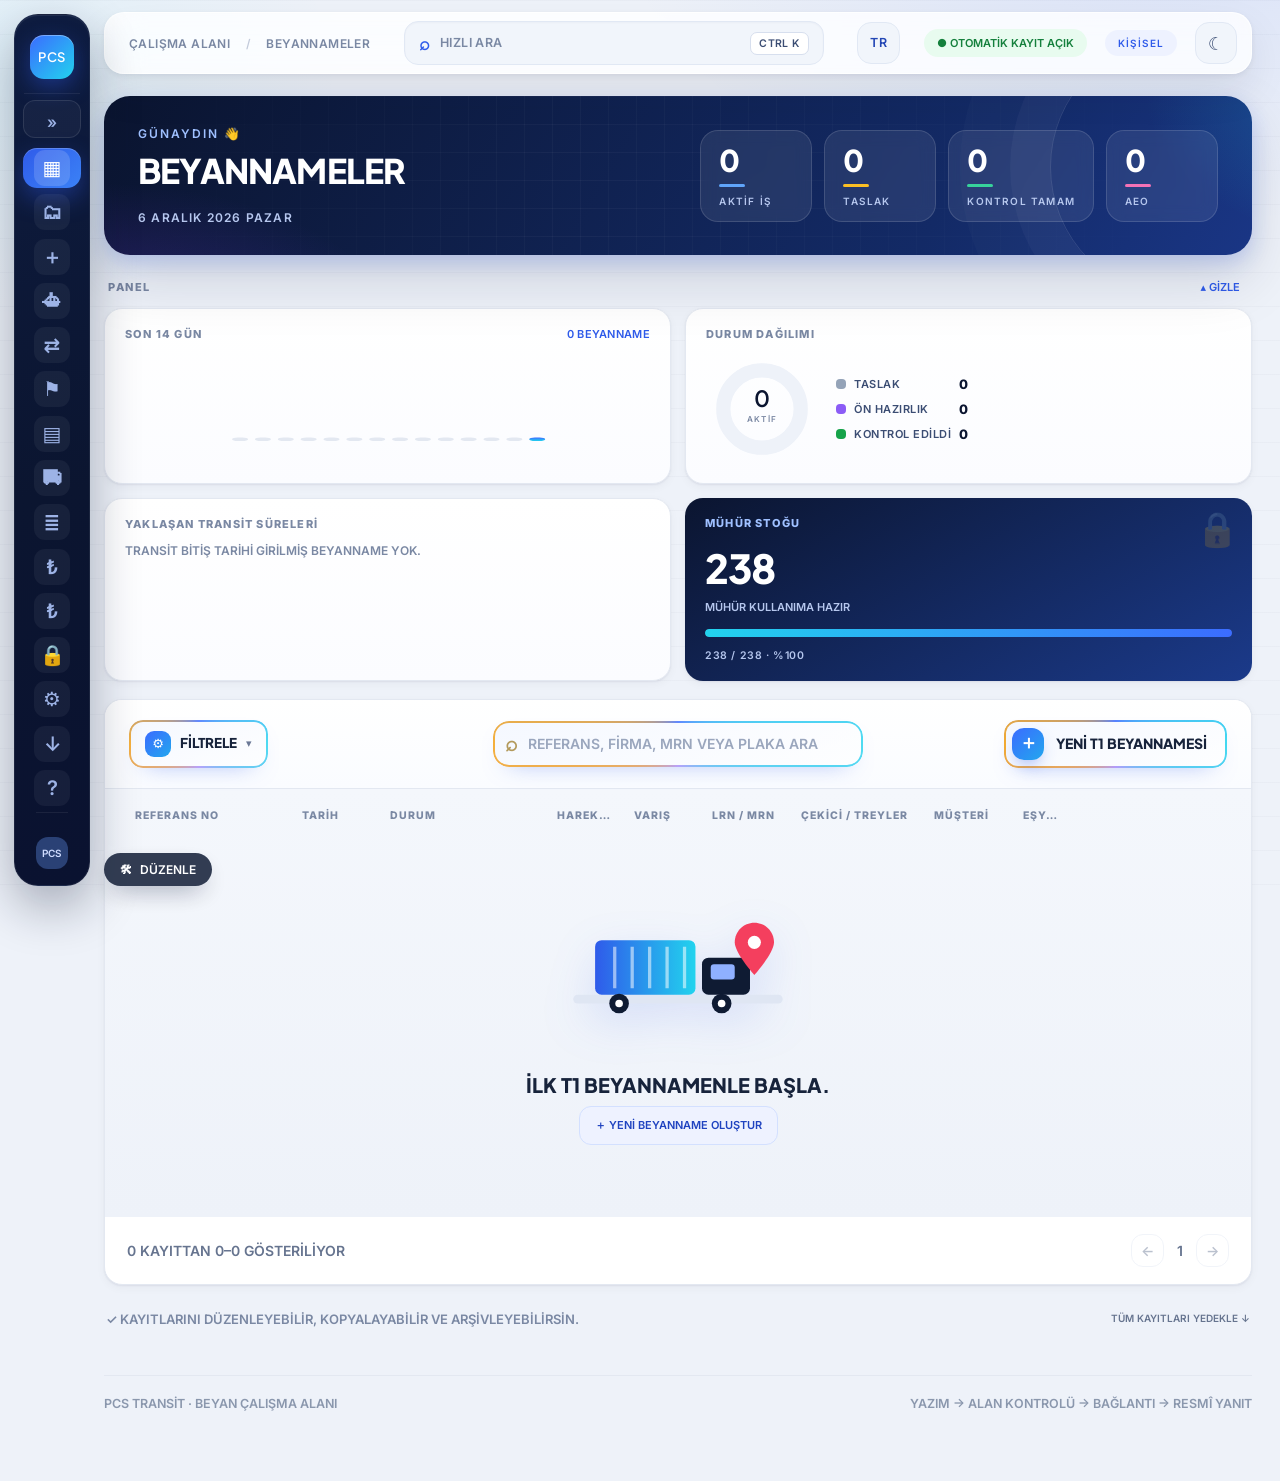
==== commit 756dc54c: "Havuz sistemi: MRN havuzu, plakaya/referansa aktarma, açık beyannameye havuzdan ekleme; eşya kartlar" ====
--- a/index.html
+++ b/index.html
@@ -1,4 +1,4 @@
-<!doctype html><html lang="tr"><head><meta charset="utf-8"><meta name="viewport" content="width=device-width,initial-scale=1"><title>PCS TRANSİT · Beyan çalışma alanı</title><meta name="description" content="T1 yazımı için sade, adım adım beyan çalışma alanı."><link rel="icon" href="data:image/svg+xml,%3Csvg xmlns=%27http://www.w3.org/2000/svg%27 viewBox=%270 0 64 64%27%3E%3Cdefs%3E%3ClinearGradient id=%27g%27 x1=%270%27 y1=%270%27 x2=%271%27 y2=%271%27%3E%3Cstop offset=%270%27 stop-color=%27%233b6cff%27/%3E%3Cstop offset=%271%27 stop-color=%27%2322d3ee%27/%3E%3C/linearGradient%3E%3C/defs%3E%3Crect width=%2764%27 height=%2764%27 rx=%2716%27 fill=%27url(%23g)%27/%3E%3Ctext x=%2732%27 y=%2740%27 font-family=%27Arial%27 font-weight=%27800%27 font-size=%2722%27 text-anchor=%27middle%27 fill=%27white%27%3EPCS%3C/text%3E%3C/svg%3E"><meta name="theme-color" content="#0b1530"><link rel="preconnect" href="https://fonts.googleapis.com"><link rel="preconnect" href="https://fonts.gstatic.com" crossorigin><link href="https://fonts.googleapis.com/css2?family=Inter:wght@400;500;600;700;800&family=Plus+Jakarta+Sans:wght@600;700;800&display=swap" rel="stylesheet"><link rel="stylesheet" href="workspace.css"><link rel="stylesheet" href="polish.css?v=13"><link rel="stylesheet" href="layout.css?v=83"><script src="vendor/fflate.js"></script><script type="module" src="workspace.js"></script><script type="module" src="layout-tuner.js"></script></head><body>
+<!doctype html><html lang="tr"><head><meta charset="utf-8"><meta name="viewport" content="width=device-width,initial-scale=1"><title>PCS TRANSİT · Beyan çalışma alanı</title><meta name="description" content="T1 yazımı için sade, adım adım beyan çalışma alanı."><link rel="icon" href="data:image/svg+xml,%3Csvg xmlns=%27http://www.w3.org/2000/svg%27 viewBox=%270 0 64 64%27%3E%3Cdefs%3E%3ClinearGradient id=%27g%27 x1=%270%27 y1=%270%27 x2=%271%27 y2=%271%27%3E%3Cstop offset=%270%27 stop-color=%27%233b6cff%27/%3E%3Cstop offset=%271%27 stop-color=%27%2322d3ee%27/%3E%3C/linearGradient%3E%3C/defs%3E%3Crect width=%2764%27 height=%2764%27 rx=%2716%27 fill=%27url(%23g)%27/%3E%3Ctext x=%2732%27 y=%2740%27 font-family=%27Arial%27 font-weight=%27800%27 font-size=%2722%27 text-anchor=%27middle%27 fill=%27white%27%3EPCS%3C/text%3E%3C/svg%3E"><meta name="theme-color" content="#0b1530"><link rel="preconnect" href="https://fonts.googleapis.com"><link rel="preconnect" href="https://fonts.gstatic.com" crossorigin><link href="https://fonts.googleapis.com/css2?family=Inter:wght@400;500;600;700;800&family=Plus+Jakarta+Sans:wght@600;700;800&display=swap" rel="stylesheet"><link rel="stylesheet" href="workspace.css"><link rel="stylesheet" href="polish.css?v=13"><link rel="stylesheet" href="layout.css?v=88"><script src="vendor/fflate.js"></script><script type="module" src="workspace.js"></script><script type="module" src="layout-tuner.js"></script></head><body>
 <aside class="sidebar"><a class="brand" href="#list"><span class="brandmark">PCS</span><span>TRANSİT<small>BEYAN ÇALIŞMA ALANI</small></span></a><div class="navlabel">ÇALIŞMA ALANI</div><button class="nav active" id="navList"><span>▦</span>Beyannameler</button><button class="nav" id="navNew"><span>＋</span>Yeni T1 yaz</button><button class="nav" id="navConnection"><span>⇄</span>Gönderim bağlantısı<span class="navdot"></span></button><div class="navlabel">ARAÇLAR</div><button class="nav" id="navBackup"><span>↓</span>Yedekleme</button><button class="nav" id="navHelp"><span>?</span>Kullanım rehberi</button><div class="sidebarbottom"><div class="localdot">Kişisel çalışma alanı</div><p>Bu tarayıcıda saklanır.<br>Yedek alarak kayıtlarını koru.</p><div class="user"><span class="avatar">PCS</span><div>PCS TRANSİT<small>Yazım & kontrol</small></div></div></div></aside>
 <div class="shell"><header class="topbar"><span class="breadcrumb" id="breadcrumb">Çalışma alanı <i>/</i> Beyannameler</span><div><span class="saveIndicator" id="saveIndicator">● Otomatik kayıt açık</span><span class="private">KİŞİSEL</span></div></header><main>
 <section id="listView" class="view"><div id="homeHero" class="hero"><div class="heroTxt"><div class="heroHi" id="heroHi">MERHABA</div><h1>BEYANNAMELER</h1><div class="heroDate" id="heroDate"></div></div><svg class="heroRoute" viewBox="0 0 360 90" aria-hidden="true"><path id="hr" d="M10 70 C 80 10, 160 90, 230 40 S 330 20, 350 30" fill="none" stroke="#ffffff55" stroke-width="2" stroke-dasharray="3 7"/><circle cx="10" cy="70" r="5" fill="#22d3ee"/><circle cx="350" cy="30" r="5" fill="#f472b6"/><g><text font-size="18" text-anchor="middle" dy="6">🚚<animateMotion dur="6s" repeatCount="indefinite" rotate="0"><mpath href="#hr"/></animateMotion></text></g></svg><div class="heroStats" id="heroStats"></div><button class="primary heroBtn" id="newDeclaration">＋ YENİ T1 BEYANNAMESİ</button></div><div id="resumeBanner" class="resume compact" hidden><div><strong>Yarım kalan bir çalışman var.</strong> <span id="resumeText"></span></div><button id="resumeDraft">Yazıma devam et →</button></div><div id="homeDash" class="dash"></div><div id="todayStrip" class="todayStrip" hidden></div><div class="kpis"><div><span>TOPLAM BEYANNAME</span><strong id="totalCount">0</strong><small>Aktif çalışma</small></div><div><span>YAZIM DEVAM EDİYOR</span><strong id="draftCount">0</strong><small>Taslak ve ön hazırlık</small></div><div><span>ALAN KONTROLÜ TAMAM</span><strong id="checkedCount">0</strong><small>Kontrol edilmiş kayıt</small></div><div><span>İZİNLİ GÖNDERİCİ (AEO)</span><strong id="aeoCount">0</strong><small>AEO beyanname</small></div><div><span>ENS KAYITLARI</span><strong id="ensCount">0</strong><small>Aktif ENS</small></div><div class="incomeKpi"><span>GELİR (FİNANSAL BİLGİLER)</span><strong id="incomeSum">—</strong><small>T1 + ENS, KDV dahil</small></div><div class="connectionKpi"><span>GÖNDERİM BAĞLANTISI</span><strong><b class="amberdot"></b> Kurulmadı</strong><button id="connectionInfo">Hazırlığı gör ↗</button></div></div><section class="card listcard"><div class="listcontrols"><div class="search"><span>⌕</span><input id="listSearch" aria-label="Beyanname ara" placeholder="Referans, firma, MRN veya plaka ara"></div><div class="filtercontrols"><select id="statusFilter" aria-label="Durum filtresi"><option value="">Tüm durumlar</option><option>Taslak</option><option>Ön hazırlık</option><option>Kontrol edildi</option></select><select id="archiveFilter" aria-label="Arşiv filtresi"><option value="active">Aktif kayıtlar</option><option value="archived">Arşiv</option></select><button id="filterButton" class="iconbutton" title="Tarih filtresi" aria-label="Tarih filtresi">☷</button><button id="detailColumns" class="quiet">Ek sütunlar</button><label class="upload">İçe aktar<input type="file" id="importFile" accept=".json,.xlsx" hidden></label></div></div><div class="datefilters" id="dateFilters" hidden><label>Başlangıç<input type="date" id="dateFrom"></label><label>Bitiş<input type="date" id="dateTo"></label><button id="clearFilters" class="quiet">Temizle</button></div><div class="listTabRow" id="listTabRow"></div><div class="tablewrap"><table id="declarationsTable"><colgroup><col style="width:15%"><col style="width:8%"><col style="width:15%"><col style="width:7%"><col style="width:7%"><col style="width:8%"><col style="width:12%"><col style="width:8%"><col class="extra" style="width:12%"><col class="extra" style="width:8%"><col class="extra" style="width:8%"><col style="width:6%"><col style="width:14%"></colgroup><thead><tr><th>REFERANS NO</th><th>TARİH</th><th>DURUM</th><th>HAREKET</th><th>VARIŞ</th><th>LRN / MRN</th><th>ÇEKİCİ / TREYLER</th><th>MÜŞTERİ</th><th class="extra">TAŞIYICI</th><th class="extra">TEMİNAT</th><th class="extra">TRANSİT BİTİŞ</th><th>EŞYA / KAP</th><th></th></tr></thead><tbody id="declarationRows"></tbody></table><div id="listEmpty" class="empty"><svg class="emptySvg" viewBox="0 0 220 140" aria-hidden="true"><defs><linearGradient id="eg" x1="0" x2="1"><stop offset="0" stop-color="#2f5bea"/><stop offset="1" stop-color="#22d3ee"/></linearGradient></defs><rect x="14" y="96" width="192" height="8" rx="4" fill="#dfe6f3"/><rect x="34" y="46" width="92" height="50" rx="6" fill="url(#eg)"/><g stroke="#ffffff88" stroke-width="3"><path d="M52 52v38M68 52v38M84 52v38M100 52v38M116 52v38"/></g><rect x="132" y="62" width="44" height="34" rx="6" fill="#0f1b33"/><rect x="140" y="68" width="22" height="14" rx="3" fill="#8fb0ff"/><circle cx="56" cy="104" r="9" fill="#0f1b33"/><circle cx="56" cy="104" r="3.5" fill="#fff"/><circle cx="150" cy="104" r="9" fill="#0f1b33"/><circle cx="150" cy="104" r="3.5" fill="#fff"/><path d="M180 30c10 0 18 8 18 18s-18 30-18 30-18-20-18-30 8-18 18-18z" fill="#f43f5e"/><circle cx="180" cy="48" r="6" fill="#fff"/></svg><h3>İlk T1 beyannamenle başla.</h3><p>Önce rota ve gümrükleri seç. Sonra firmaları,<br>aracı ve eşya bilgilerini ekle.</p><button class="secondary" id="emptyNew">＋ Yeni beyanname oluştur</button></div></div><div class="pagination"><span id="pageSummary">0 kayıt</span><div><button id="pagePrev" aria-label="Önceki sayfa">←</button><span id="pageNumber">1</span><button id="pageNext" aria-label="Sonraki sayfa">→</button></div></div></section><div class="bottomnote"><span>✓ Kayıtlarını düzenleyebilir, kopyalayabilir ve arşivleyebilirsin.</span><button id="listBackup">Tüm kayıtları yedekle ↓</button></div></section>
--- a/layout.css
+++ b/layout.css
@@ -959,3 +959,46 @@
 .gdDocs .pdDrop>div:first-child b{white-space:normal!important;font-size:12.5px;text-align:center}.gdDocs .pdEmbedHead small{max-width:170px}
 
 label:has(#pdfUseAi),.pdfAiToggle{display:none!important}
+
+.partyToggle{display:none!important}
+.docNote{display:block;margin-top:6px;color:#8a5a00;font-size:11.5px}
+.goodNotice{margin:0 0 14px;padding:12px 16px;border-radius:12px;background:#fff1f0;border:1px solid #f5c2bd;color:#a8281d;font-size:13px;line-height:1.5}.goodNotice[hidden]{display:none}
+
+/* Tablolardaki onay kutuları (Fiyat ayarları, listeler): aynı şık görünüm */
+table input[type=checkbox],.finBody input[type=checkbox],.tablewrap input[type=checkbox]{-webkit-appearance:none!important;appearance:none!important;flex:none;display:inline-grid;place-content:center;width:20px!important;height:20px!important;min-width:0!important;min-height:0!important;margin:0!important;padding:0!important;border:2px solid #b4c4e8!important;border-radius:6px!important;background:#fff!important;box-shadow:none!important;outline:none!important;cursor:pointer;vertical-align:middle;transition:background .15s,border-color .15s,box-shadow .15s}
+table input[type=checkbox]::after,.tablewrap input[type=checkbox]::after{content:"";width:10px;height:5px;margin-top:-2px;border:solid #fff;border-width:0 0 2.5px 2.5px;transform:rotate(-45deg) scale(0);transition:transform .15s cubic-bezier(.3,1.6,.5,1)}
+table input[type=checkbox]:checked,.tablewrap input[type=checkbox]:checked{background:linear-gradient(135deg,#3b6cff,#2447b5)!important;border-color:#2447b5!important}
+table input[type=checkbox]:checked::after,.tablewrap input[type=checkbox]:checked::after{transform:rotate(-45deg) scale(1)}
+table input[type=checkbox]:hover:not(:checked),.tablewrap input[type=checkbox]:hover:not(:checked){border-color:#3b6cff!important}
+table input[type=checkbox]:focus-visible,.tablewrap input[type=checkbox]:focus-visible{box-shadow:0 0 0 3px rgba(59,108,255,.28)!important}
+table td:has(>input[type=checkbox]),.finBody td:has(>input[type=checkbox]){text-align:center}
+html.dark table input[type=checkbox]:checked{filter:invert(1) hue-rotate(180deg)}
+
+/* ⋮ menüsü ve toplu işlem pencereleri */
+.gdMenu hr{border:0;border-top:1px solid #edf1fa;margin:6px 8px}
+.gdMenu{max-height:70vh;overflow:auto}
+dialog.guarDlg #bulkDialog,#bulkDialog{width:min(520px,calc(94vw/var(--z,1)))}
+.bkChecks{display:grid;grid-template-columns:1fr 1fr;gap:8px 14px}.bkChecks .check{padding:8px 10px;border:1px solid #e1e8f7;border-radius:10px;background:#f8faff;display:flex;align-items:center;gap:10px;font-size:13px}
+.bkErr{margin:0 20px 8px;padding:10px 12px;border-radius:10px;background:#fff1f0;color:#a8281d;font-size:13px}.bkErr[hidden]{display:none}
+.bkCancel{margin-right:8px;border:1px solid #dfe7f6!important;background:#fff!important;color:#46567a!important;border-radius:10px;padding:10px 16px;font-weight:700;cursor:pointer}
+
+/* Kartlar daha dar */
+.goodsDock>.gdPdf,.goodsDock>.gdDocs,.goodsDock>.gdGuar{height:176px!important}
+.goodsDock .gdCard{padding:10px 12px}
+.gdPdf .gdHead small,.gdGuar .ggTitle small,.gdDocs .pdEmbedHead small{display:none}
+.gdPdf .gdHead{margin-bottom:6px}.gdPdf .pdfDropZone{padding:6px 10px}
+.gdDocs .pdDrop{flex-direction:row!important;flex-wrap:wrap;align-items:center;gap:8px;padding:8px 10px}
+.gdDocs .pdDrop>div:first-child{flex:1 1 100%;padding:2px 0}.gdDocs .pdDropIco{font-size:16px}
+.gdDocs .pdEmbedHead{margin-bottom:6px}.gdDocs .pdEmbedHead .pdEmbedIco{width:28px;height:28px;font-size:13px}
+.gdGuar .ggHead{padding-bottom:6px;margin-bottom:6px}.gdGuar .ggShield{width:28px;height:28px;font-size:14px}
+.gdGuar .ggWho{padding:6px 8px}.gdGuar .ggIco{width:26px;height:26px;font-size:13px}.gdGuar .ggAmt strong{font-size:19px}.gdGuar .ggBody{gap:4px}
+/* Havuz aktarım penceresi */
+dialog.poolDlg{width:min(760px,calc(94vw/var(--z,1)))}
+.poolBody{display:flex;flex-direction:column;gap:16px}
+.pxSec h4{margin:0 0 8px;font-size:12px;letter-spacing:.06em;color:#5b6a8c;text-transform:uppercase}.pxSec h4 em{font-style:normal;color:#2447b5;margin-left:6px}
+.pxSearch{width:100%;margin-bottom:8px}.pxBar{display:flex;gap:8px;align-items:flex-start}.pxBar .pxSearch{flex:1}.pxAll{white-space:nowrap;border:1px solid #dfe7f6;background:#f6f9ff;color:#2447b5;border-radius:10px;padding:9px 12px;font-weight:700;cursor:pointer}
+.pxList{max-height:210px;overflow:auto;display:flex;flex-direction:column;gap:6px}
+.pxRow{display:flex;align-items:center;gap:12px;padding:9px 12px;border:1px solid #e1e8f7;border-radius:12px;background:#fff;cursor:pointer}.pxRow.on{border-color:#3b6cff;background:#f1f6ff}
+.pxMain{flex:1;min-width:0}.pxMain b{display:block;font-size:13px}.pxMain small,.pxSide small{display:block;color:#7a86a1;font-size:11.5px;white-space:nowrap;overflow:hidden;text-overflow:ellipsis}.pxSide{text-align:right;font-size:12px;font-weight:700;color:#2a3a63;white-space:nowrap}
+.pxNew{display:grid;grid-template-columns:1fr 1fr;gap:10px;margin-top:8px}.pxNew[hidden]{display:none}.pxNone{color:#8b97b3;text-align:center;padding:14px}
+.pxRow input[type=checkbox],.pxRow input[type=radio]{width:18px;height:18px;margin:0;accent-color:#3b6cff}
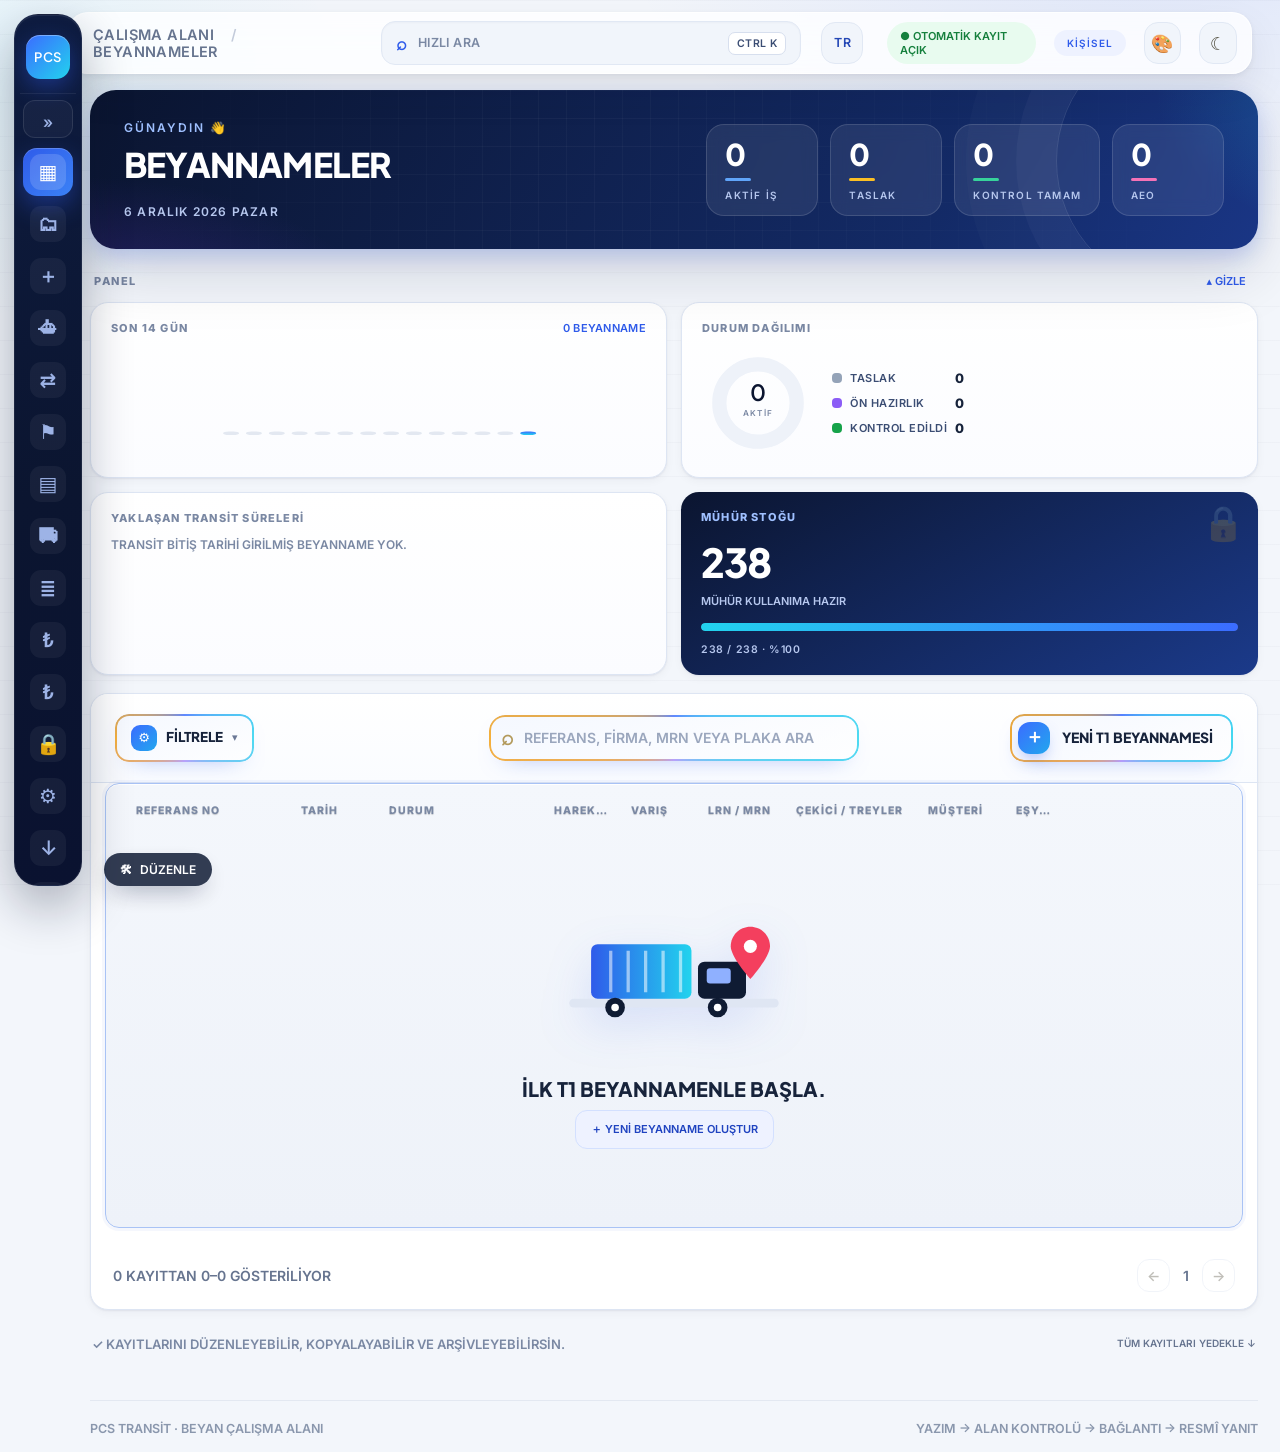
==== commit 2d9adfa1: "Beyanname listesi için 5 hazır tablo tasarımı (üst bardaki 🎨), yan menü açılınca üstte kalma düzeltm" ====
--- a/index.html
+++ b/index.html
@@ -1,4 +1,4 @@
-<!doctype html><html lang="tr"><head><meta charset="utf-8"><meta name="viewport" content="width=device-width,initial-scale=1"><title>PCS TRANSİT · Beyan çalışma alanı</title><meta name="description" content="T1 yazımı için sade, adım adım beyan çalışma alanı."><link rel="icon" href="data:image/svg+xml,%3Csvg xmlns=%27http://www.w3.org/2000/svg%27 viewBox=%270 0 64 64%27%3E%3Cdefs%3E%3ClinearGradient id=%27g%27 x1=%270%27 y1=%270%27 x2=%271%27 y2=%271%27%3E%3Cstop offset=%270%27 stop-color=%27%233b6cff%27/%3E%3Cstop offset=%271%27 stop-color=%27%2322d3ee%27/%3E%3C/linearGradient%3E%3C/defs%3E%3Crect width=%2764%27 height=%2764%27 rx=%2716%27 fill=%27url(%23g)%27/%3E%3Ctext x=%2732%27 y=%2740%27 font-family=%27Arial%27 font-weight=%27800%27 font-size=%2722%27 text-anchor=%27middle%27 fill=%27white%27%3EPCS%3C/text%3E%3C/svg%3E"><meta name="theme-color" content="#0b1530"><link rel="preconnect" href="https://fonts.googleapis.com"><link rel="preconnect" href="https://fonts.gstatic.com" crossorigin><link href="https://fonts.googleapis.com/css2?family=Inter:wght@400;500;600;700;800&family=Plus+Jakarta+Sans:wght@600;700;800&display=swap" rel="stylesheet"><link rel="stylesheet" href="workspace.css"><link rel="stylesheet" href="polish.css?v=13"><link rel="stylesheet" href="layout.css?v=88"><script src="vendor/fflate.js"></script><script type="module" src="workspace.js"></script><script type="module" src="layout-tuner.js"></script></head><body>
+<!doctype html><html lang="tr"><head><meta charset="utf-8"><meta name="viewport" content="width=device-width,initial-scale=1"><title>PCS TRANSİT · Beyan çalışma alanı</title><meta name="description" content="T1 yazımı için sade, adım adım beyan çalışma alanı."><link rel="icon" href="data:image/svg+xml,%3Csvg xmlns=%27http://www.w3.org/2000/svg%27 viewBox=%270 0 64 64%27%3E%3Cdefs%3E%3ClinearGradient id=%27g%27 x1=%270%27 y1=%270%27 x2=%271%27 y2=%271%27%3E%3Cstop offset=%270%27 stop-color=%27%233b6cff%27/%3E%3Cstop offset=%271%27 stop-color=%27%2322d3ee%27/%3E%3C/linearGradient%3E%3C/defs%3E%3Crect width=%2764%27 height=%2764%27 rx=%2716%27 fill=%27url(%23g)%27/%3E%3Ctext x=%2732%27 y=%2740%27 font-family=%27Arial%27 font-weight=%27800%27 font-size=%2722%27 text-anchor=%27middle%27 fill=%27white%27%3EPCS%3C/text%3E%3C/svg%3E"><meta name="theme-color" content="#0b1530"><link rel="preconnect" href="https://fonts.googleapis.com"><link rel="preconnect" href="https://fonts.gstatic.com" crossorigin><link href="https://fonts.googleapis.com/css2?family=Inter:wght@400;500;600;700;800&family=Plus+Jakarta+Sans:wght@600;700;800&display=swap" rel="stylesheet"><link rel="stylesheet" href="workspace.css"><link rel="stylesheet" href="polish.css?v=13"><link rel="stylesheet" href="layout.css?v=89"><link rel="stylesheet" href="skins.css?v=1"><script src="vendor/fflate.js"></script><script type="module" src="workspace.js"></script><script type="module" src="skin.js"></script><script type="module" src="layout-tuner.js"></script></head><body>
 <aside class="sidebar"><a class="brand" href="#list"><span class="brandmark">PCS</span><span>TRANSİT<small>BEYAN ÇALIŞMA ALANI</small></span></a><div class="navlabel">ÇALIŞMA ALANI</div><button class="nav active" id="navList"><span>▦</span>Beyannameler</button><button class="nav" id="navNew"><span>＋</span>Yeni T1 yaz</button><button class="nav" id="navConnection"><span>⇄</span>Gönderim bağlantısı<span class="navdot"></span></button><div class="navlabel">ARAÇLAR</div><button class="nav" id="navBackup"><span>↓</span>Yedekleme</button><button class="nav" id="navHelp"><span>?</span>Kullanım rehberi</button><div class="sidebarbottom"><div class="localdot">Kişisel çalışma alanı</div><p>Bu tarayıcıda saklanır.<br>Yedek alarak kayıtlarını koru.</p><div class="user"><span class="avatar">PCS</span><div>PCS TRANSİT<small>Yazım & kontrol</small></div></div></div></aside>
 <div class="shell"><header class="topbar"><span class="breadcrumb" id="breadcrumb">Çalışma alanı <i>/</i> Beyannameler</span><div><span class="saveIndicator" id="saveIndicator">● Otomatik kayıt açık</span><span class="private">KİŞİSEL</span></div></header><main>
 <section id="listView" class="view"><div id="homeHero" class="hero"><div class="heroTxt"><div class="heroHi" id="heroHi">MERHABA</div><h1>BEYANNAMELER</h1><div class="heroDate" id="heroDate"></div></div><svg class="heroRoute" viewBox="0 0 360 90" aria-hidden="true"><path id="hr" d="M10 70 C 80 10, 160 90, 230 40 S 330 20, 350 30" fill="none" stroke="#ffffff55" stroke-width="2" stroke-dasharray="3 7"/><circle cx="10" cy="70" r="5" fill="#22d3ee"/><circle cx="350" cy="30" r="5" fill="#f472b6"/><g><text font-size="18" text-anchor="middle" dy="6">🚚<animateMotion dur="6s" repeatCount="indefinite" rotate="0"><mpath href="#hr"/></animateMotion></text></g></svg><div class="heroStats" id="heroStats"></div><button class="primary heroBtn" id="newDeclaration">＋ YENİ T1 BEYANNAMESİ</button></div><div id="resumeBanner" class="resume compact" hidden><div><strong>Yarım kalan bir çalışman var.</strong> <span id="resumeText"></span></div><button id="resumeDraft">Yazıma devam et →</button></div><div id="homeDash" class="dash"></div><div id="todayStrip" class="todayStrip" hidden></div><div class="kpis"><div><span>TOPLAM BEYANNAME</span><strong id="totalCount">0</strong><small>Aktif çalışma</small></div><div><span>YAZIM DEVAM EDİYOR</span><strong id="draftCount">0</strong><small>Taslak ve ön hazırlık</small></div><div><span>ALAN KONTROLÜ TAMAM</span><strong id="checkedCount">0</strong><small>Kontrol edilmiş kayıt</small></div><div><span>İZİNLİ GÖNDERİCİ (AEO)</span><strong id="aeoCount">0</strong><small>AEO beyanname</small></div><div><span>ENS KAYITLARI</span><strong id="ensCount">0</strong><small>Aktif ENS</small></div><div class="incomeKpi"><span>GELİR (FİNANSAL BİLGİLER)</span><strong id="incomeSum">—</strong><small>T1 + ENS, KDV dahil</small></div><div class="connectionKpi"><span>GÖNDERİM BAĞLANTISI</span><strong><b class="amberdot"></b> Kurulmadı</strong><button id="connectionInfo">Hazırlığı gör ↗</button></div></div><section class="card listcard"><div class="listcontrols"><div class="search"><span>⌕</span><input id="listSearch" aria-label="Beyanname ara" placeholder="Referans, firma, MRN veya plaka ara"></div><div class="filtercontrols"><select id="statusFilter" aria-label="Durum filtresi"><option value="">Tüm durumlar</option><option>Taslak</option><option>Ön hazırlık</option><option>Kontrol edildi</option></select><select id="archiveFilter" aria-label="Arşiv filtresi"><option value="active">Aktif kayıtlar</option><option value="archived">Arşiv</option></select><button id="filterButton" class="iconbutton" title="Tarih filtresi" aria-label="Tarih filtresi">☷</button><button id="detailColumns" class="quiet">Ek sütunlar</button><label class="upload">İçe aktar<input type="file" id="importFile" accept=".json,.xlsx" hidden></label></div></div><div class="datefilters" id="dateFilters" hidden><label>Başlangıç<input type="date" id="dateFrom"></label><label>Bitiş<input type="date" id="dateTo"></label><button id="clearFilters" class="quiet">Temizle</button></div><div class="listTabRow" id="listTabRow"></div><div class="tablewrap"><table id="declarationsTable"><colgroup><col style="width:15%"><col style="width:8%"><col style="width:15%"><col style="width:7%"><col style="width:7%"><col style="width:8%"><col style="width:12%"><col style="width:8%"><col class="extra" style="width:12%"><col class="extra" style="width:8%"><col class="extra" style="width:8%"><col style="width:6%"><col style="width:14%"></colgroup><thead><tr><th>REFERANS NO</th><th>TARİH</th><th>DURUM</th><th>HAREKET</th><th>VARIŞ</th><th>LRN / MRN</th><th>ÇEKİCİ / TREYLER</th><th>MÜŞTERİ</th><th class="extra">TAŞIYICI</th><th class="extra">TEMİNAT</th><th class="extra">TRANSİT BİTİŞ</th><th>EŞYA / KAP</th><th></th></tr></thead><tbody id="declarationRows"></tbody></table><div id="listEmpty" class="empty"><svg class="emptySvg" viewBox="0 0 220 140" aria-hidden="true"><defs><linearGradient id="eg" x1="0" x2="1"><stop offset="0" stop-color="#2f5bea"/><stop offset="1" stop-color="#22d3ee"/></linearGradient></defs><rect x="14" y="96" width="192" height="8" rx="4" fill="#dfe6f3"/><rect x="34" y="46" width="92" height="50" rx="6" fill="url(#eg)"/><g stroke="#ffffff88" stroke-width="3"><path d="M52 52v38M68 52v38M84 52v38M100 52v38M116 52v38"/></g><rect x="132" y="62" width="44" height="34" rx="6" fill="#0f1b33"/><rect x="140" y="68" width="22" height="14" rx="3" fill="#8fb0ff"/><circle cx="56" cy="104" r="9" fill="#0f1b33"/><circle cx="56" cy="104" r="3.5" fill="#fff"/><circle cx="150" cy="104" r="9" fill="#0f1b33"/><circle cx="150" cy="104" r="3.5" fill="#fff"/><path d="M180 30c10 0 18 8 18 18s-18 30-18 30-18-20-18-30 8-18 18-18z" fill="#f43f5e"/><circle cx="180" cy="48" r="6" fill="#fff"/></svg><h3>İlk T1 beyannamenle başla.</h3><p>Önce rota ve gümrükleri seç. Sonra firmaları,<br>aracı ve eşya bilgilerini ekle.</p><button class="secondary" id="emptyNew">＋ Yeni beyanname oluştur</button></div></div><div class="pagination"><span id="pageSummary">0 kayıt</span><div><button id="pagePrev" aria-label="Önceki sayfa">←</button><span id="pageNumber">1</span><button id="pageNext" aria-label="Sonraki sayfa">→</button></div></div></section><div class="bottomnote"><span>✓ Kayıtlarını düzenleyebilir, kopyalayabilir ve arşivleyebilirsin.</span><button id="listBackup">Tüm kayıtları yedekle ↓</button></div></section>
--- a/workspace.css
+++ b/workspace.css
@@ -427,3 +427,29 @@
 .offWrap{flex:1;min-width:0;position:relative}.offWrap .officeSearch{position:absolute;z-index:40;left:0;right:0;top:100%;box-shadow:0 12px 30px #22365333}
 .routePanel>.grid>[data-repeat="transitOffices"]{order:1}.routePanel>.grid>[data-repeat="routeCountries"]{order:2}
 .routePanel>.grid>.field:has([name=inContainer]),.routePanel>.grid>.field:has([name=container]),.routePanel>.grid>.field:has([name=seal]),.routePanel>.grid>.check{order:3}
+/* Beyanname listesi: arama alanının mavi-mor vurgusunu tablo paneline taşı */
+.listcard{background:linear-gradient(180deg,#ffffff 0%,#fbfcff 100%);box-shadow:0 14px 35px rgba(54,92,213,.06)}
+.listcard .tablewrap{margin:0 14px 14px;border:1px solid #a9c3f5;border-radius:14px;background:linear-gradient(180deg,#f7faff 0%,#ffffff 100%);box-shadow:0 0 0 3px rgba(91,125,221,.06),inset 0 1px 0 #ffffff;overflow:auto}
+#declarationsTable{background:transparent;border-collapse:separate;border-spacing:0;min-width:980px}
+#declarationsTable thead th{background:linear-gradient(135deg,#edf4ff 0%,#f8f9ff 100%);color:#6d83ad;border-bottom:1px solid #c7d6f3;padding-top:14px;padding-bottom:14px}
+#declarationsTable thead th:first-child{border-top-left-radius:13px}
+#declarationsTable thead th:last-child{border-top-right-radius:13px}
+#declarationsTable tbody tr{background:rgba(255,255,255,.84);transition:background .18s ease,box-shadow .18s ease,transform .18s ease}
+#declarationsTable tbody tr:hover{background:#eef5ff;box-shadow:inset 3px 0 0 #5f86e8}
+#declarationsTable tbody tr.isSel{background:#eaf2ff;box-shadow:inset 3px 0 0 #416ad7}
+#declarationsTable tbody td{border-bottom:1px solid #e4ebf8;color:#5d7193}
+#declarationsTable tbody tr:last-child td{border-bottom:0}
+#declarationsTable tbody tr:last-child td:first-child{border-bottom-left-radius:13px}
+#declarationsTable tbody tr:last-child td:last-child{border-bottom-right-radius:13px}
+#declarationsTable thead th{background:linear-gradient(135deg,#14284d 0%,#315cc8 100%);color:#f5f8ff;border-bottom-color:#244a9f;letter-spacing:.8px;text-shadow:0 1px 1px rgba(0,0,0,.18)}
+#declarationsTable thead th:first-child{border-top-left-radius:13px}
+#declarationsTable thead th:last-child{border-top-right-radius:13px}
+#declarationsTable tbody tr:nth-child(even){background:#f4f8ff}
+#declarationsTable tbody tr:nth-child(odd){background:#ffffff}
+#declarationsTable tbody tr:hover{background:linear-gradient(90deg,#e5efff 0%,#f7faff 100%);box-shadow:inset 4px 0 0 #315cc8}
+#declarationsTable tbody td{color:#50688e}
+#declarationsTable .rowactions{gap:6px}
+#declarationsTable .rowactions button{width:29px;height:29px;padding:0;border:1px solid #d8e4fb;border-radius:8px;background:#f1f6ff;color:#4167b8;box-shadow:0 2px 6px rgba(54,92,213,.08)}
+#declarationsTable .rowactions button:hover{background:#315cc8;border-color:#315cc8;color:#fff;transform:translateY(-1px)}
+#declarationsTable .rowactions button.danger{background:#fff1f1;border-color:#ffd7d7;color:#d45b61}
+#declarationsTable .rowactions button.danger:hover{background:#d45b61;border-color:#d45b61;color:#fff}
--- a/layout.css
+++ b/layout.css
@@ -1002,3 +1002,12 @@
 .pxMain{flex:1;min-width:0}.pxMain b{display:block;font-size:13px}.pxMain small,.pxSide small{display:block;color:#7a86a1;font-size:11.5px;white-space:nowrap;overflow:hidden;text-overflow:ellipsis}.pxSide{text-align:right;font-size:12px;font-weight:700;color:#2a3a63;white-space:nowrap}
 .pxNew{display:grid;grid-template-columns:1fr 1fr;gap:10px;margin-top:8px}.pxNew[hidden]{display:none}.pxNone{color:#8b97b3;text-align:center;padding:14px}
 .pxRow input[type=checkbox],.pxRow input[type=radio]{width:18px;height:18px;margin:0;accent-color:#3b6cff}
+
+/* Havuz: aynı eşya formu; PDF kartı */
+.poolOnly{display:none}#goodDialog.poolMode .poolOnly{display:block}
+.poolPdf{max-width:420px;margin:0 0 16px;height:auto!important}.poolPdf .pdfDropZone{cursor:pointer}
+/* Alt çubuk: buzlu boş şerit yerine yalnızca Kaydet düğmesi */
+.wizardfooter{background:transparent!important;border:0!important;box-shadow:none!important;backdrop-filter:none!important;pointer-events:none}
+.wizardfooter>*{pointer-events:auto}.wizardfooter #nextStep{box-shadow:0 14px 30px -10px rgba(36,71,181,.7)}
+/* Uyarı (toast) en üst katmanda: pencerelerin de üstünde görünür */
+#toast[popover]{position:fixed!important;inset:auto auto 28px 50%!important;margin:0!important;padding:15px 24px!important;border:1px solid #ffffff1f!important;overflow:visible;color:#fff!important;transform:translateX(-50%);z-index:2147483647}
--- a/skins.css
+++ b/skins.css
@@ -0,0 +1,77 @@
+/* ==========================================================================
+   PCS TRANSİT — beyanname listesi (tablo) tasarımları. Üst bardaki 🎨 düğmesinden seçilir.
+   Seçili tasarım <html data-skin="k1..k5"> ile gelir; hiçbiri seçili değilse varsayılan görünüm kalır. En son yüklenir.
+   ========================================================================== */
+
+/* ---- Her zaman geçerli düzeltmeler ---- */
+/* Yan menü genişleyince üst çubuğun ve kartların ALTINDA kalıyordu */
+.sidebar{z-index:2147483050!important}
+/* "Beyanname bilgisi ekle" sekme gibi kesik değil, tam yuvarlak düğme */
+.goodsDock .gdAdd{margin-right:0!important;border-radius:16px!important;align-self:flex-end}
+
+/* ---- Ortak: tablo tasarımlarında satır hareketi kapalı ---- */
+html[data-skin] #declarationsTable tbody tr:hover{transform:none!important}
+html[data-skin] #declarationsTable td .tag{font-weight:700}
+
+/* ---- 1 · Çizgili (sade, zebra) ---- */
+html[data-skin=k1] #declarationsTable{border-spacing:0!important}
+html[data-skin=k1] #declarationsTable thead th{background:#f1f4f9!important;color:#5b6784!important;border-bottom:1px solid #dfe5f0!important;padding:11px 12px!important}
+html[data-skin=k1] #declarationsTable tbody td{background:#fff!important;border:0!important;border-bottom:1px solid #e8edf5!important;border-radius:0!important;padding:9px 12px!important;box-shadow:none!important}
+html[data-skin=k1] #declarationsTable tbody tr:nth-child(even) td{background:#f8fafd!important}
+html[data-skin=k1] #declarationsTable tbody td:first-child{border-left-width:3px!important}
+html[data-skin=k1] #declarationsTable tbody tr:hover td{background:#eaf1ff!important;box-shadow:none!important}
+html[data-skin=k1] #declarationsTable .rowactions button{background:#fff!important;border:1px solid #dbe3f2!important;border-radius:6px!important}
+
+/* ---- 2 · Yüzen kartlar (yumuşak gölge, hap durum) ---- */
+html[data-skin=k2] #declarationsTable{border-spacing:0 12px!important}
+html[data-skin=k2] #declarationsTable thead th{background:transparent!important;color:#7a88a3!important;border:0!important}
+html[data-skin=k2] #declarationsTable tbody td{background:#fff!important;border:0!important;box-shadow:0 14px 18px -16px rgba(30,60,140,.5)!important;padding:15px 12px!important}
+html[data-skin=k2] #declarationsTable tbody td:first-child{border-left:5px solid var(--a,#2f5bea)!important;border-radius:18px 0 0 18px!important}
+html[data-skin=k2] #declarationsTable tbody td:last-child{border-radius:0 18px 18px 0!important}
+html[data-skin=k2] #declarationsTable tbody tr:hover td{background:#f5f8ff!important;box-shadow:0 16px 26px -14px rgba(47,91,234,.55)!important}
+html[data-skin=k2] #declarationsTable .stCell .tag,html[data-skin=k2] #declarationsTable .stCell .aeoBadge{border-radius:99px!important}
+html[data-skin=k2] #declarationsTable .rowactions button{border-radius:50%!important;border:0!important;background:#eef3ff!important}
+
+/* ---- 3 · Kurumsal ızgara (lacivert başlık bandı) ---- */
+html[data-skin=k3] .listcard .tablewrap{border:1px solid #1f3270!important;border-radius:12px!important;overflow:hidden!important;background:#fff!important}
+html[data-skin=k3] #declarationsTable{border-spacing:0!important}
+html[data-skin=k3] #declarationsTable thead th{background:linear-gradient(135deg,#10204d,#27438f)!important;color:#fff!important;border:0!important;border-radius:0!important;padding:13px 12px!important;letter-spacing:1.1px!important}
+html[data-skin=k3] #declarationsTable tbody td{background:#fff!important;border:0!important;border-bottom:1px solid #dfe5f2!important;border-right:1px solid #eef1f8!important;border-radius:0!important;padding:11px 12px!important;box-shadow:none!important}
+html[data-skin=k3] #declarationsTable tbody td:last-child{border-right:0!important}
+html[data-skin=k3] #declarationsTable tbody td:first-child{border-left-width:4px!important}
+html[data-skin=k3] #declarationsTable tbody tr:hover td{background:#eaf0ff!important}
+html[data-skin=k3] #declarationsTable .rowactions button{background:#eef2fb!important;border:1px solid #cfd9ef!important;border-radius:6px!important;color:#1f3270!important}
+
+/* ---- 4 · Aurora (buzlu cam satırlar) ---- */
+html[data-skin=k4] .listcard .tablewrap{background:linear-gradient(135deg,#e6e9ff,#f1e8ff 50%,#dcf3ff)!important;border:1px solid #fff!important;border-radius:20px!important;padding:6px 14px 10px!important}
+html[data-skin=k4] #declarationsTable{border-spacing:0 8px!important}
+html[data-skin=k4] #declarationsTable thead th{background:transparent!important;color:#5a49b8!important;border:0!important}
+html[data-skin=k4] #declarationsTable tbody td{background:rgba(255,255,255,.72)!important;backdrop-filter:blur(10px);-webkit-backdrop-filter:blur(10px);border:0!important;border-top:1px solid #fff!important;border-bottom:1px solid #ffffffb0!important;box-shadow:0 10px 20px -16px rgba(74,47,214,.55)!important}
+html[data-skin=k4] #declarationsTable tbody td:first-child{border-left:5px solid #7c5cff!important;border-radius:16px 0 0 16px!important}
+html[data-skin=k4] #declarationsTable tbody td:last-child{border-radius:0 16px 16px 0!important}
+html[data-skin=k4] #declarationsTable tbody tr:hover td{background:#fff!important}
+html[data-skin=k4] #declarationsTable .ref{color:#4a2fd6!important}
+html[data-skin=k4] #declarationsTable .rowactions button{background:#f1ecff!important;color:#4a2fd6!important;border:0!important;border-radius:10px!important}
+
+/* ---- 5 · Mat / Minimal (çizgisiz, eş aralıklı sayılar, işlemler üstüne gelince) ---- */
+html[data-skin=k5] #declarationsTable{border-spacing:0!important}
+html[data-skin=k5] #declarationsTable thead th{background:transparent!important;color:#6b665c!important;border:0!important;border-bottom:2px solid #1a1a1a!important;border-radius:0!important;font-size:10px!important;letter-spacing:1.4px!important;padding:10px 12px!important}
+html[data-skin=k5] #declarationsTable tbody td{background:transparent!important;border:0!important;border-bottom:1px solid #e6e2da!important;border-radius:0!important;box-shadow:none!important;padding:14px 12px!important;font-variant-numeric:tabular-nums}
+html[data-skin=k5] #declarationsTable tbody td:first-child{border-left:2px solid transparent!important}
+html[data-skin=k5] #declarationsTable tbody tr:hover td{background:#faf8f3!important}
+html[data-skin=k5] #declarationsTable tbody tr:hover td:first-child{border-left-color:#1a1a1a!important}
+html[data-skin=k5] #declarationsTable .stCell .tag,html[data-skin=k5] #declarationsTable .stCell .aeoBadge{border-radius:3px!important;background:#f1eee8!important;color:#1a1a1a!important}
+html[data-skin=k5] #declarationsTable .rowactions{opacity:.3;transition:opacity .15s}
+html[data-skin=k5] #declarationsTable tr:hover .rowactions{opacity:1}
+html[data-skin=k5] #declarationsTable .rowactions button{background:transparent!important;border:1px solid #d9d4ca!important;border-radius:4px!important;color:#1a1a1a!important}
+html[data-skin=k5] #declarationsTable .ref{color:#000!important;font-family:ui-monospace,'SF Mono',Menlo,Consolas,monospace!important}
+
+/* ---- Tasarım seçici ---- */
+#skinBtn{width:42px;height:42px;padding:0!important;border-radius:14px!important;font-size:18px;background:#f1f5fb!important;border:1px solid #e1e8f4!important;cursor:pointer}
+#skinMenu{position:fixed;z-index:2147483200;width:260px;padding:10px;border-radius:16px;background:#fff;border:1px solid #dfe7f6;box-shadow:0 24px 60px -16px rgba(20,40,100,.45);display:none}
+#skinMenu.open{display:block}
+#skinMenu b{display:block;font:800 11px/1 var(--head,Inter);letter-spacing:1.4px;color:#7a88a3;margin:4px 6px 8px}
+#skinMenu button{display:flex;align-items:center;gap:12px;width:100%;padding:9px 10px;margin:0 0 2px;border:0;border-radius:12px;background:none;cursor:pointer;color:#14213d;font:700 13px Inter,system-ui;text-align:left}
+#skinMenu button:hover{background:#f1f5fd}#skinMenu button.on{background:#e8efff;color:#1d43c0}
+#skinMenu i{flex:none;width:42px;height:28px;border-radius:8px;border:1px solid #0b153022}
+html:is([data-skin=k1],[data-skin=k5]) .listcard .tablewrap{border:0!important;background:transparent!important;box-shadow:none!important}
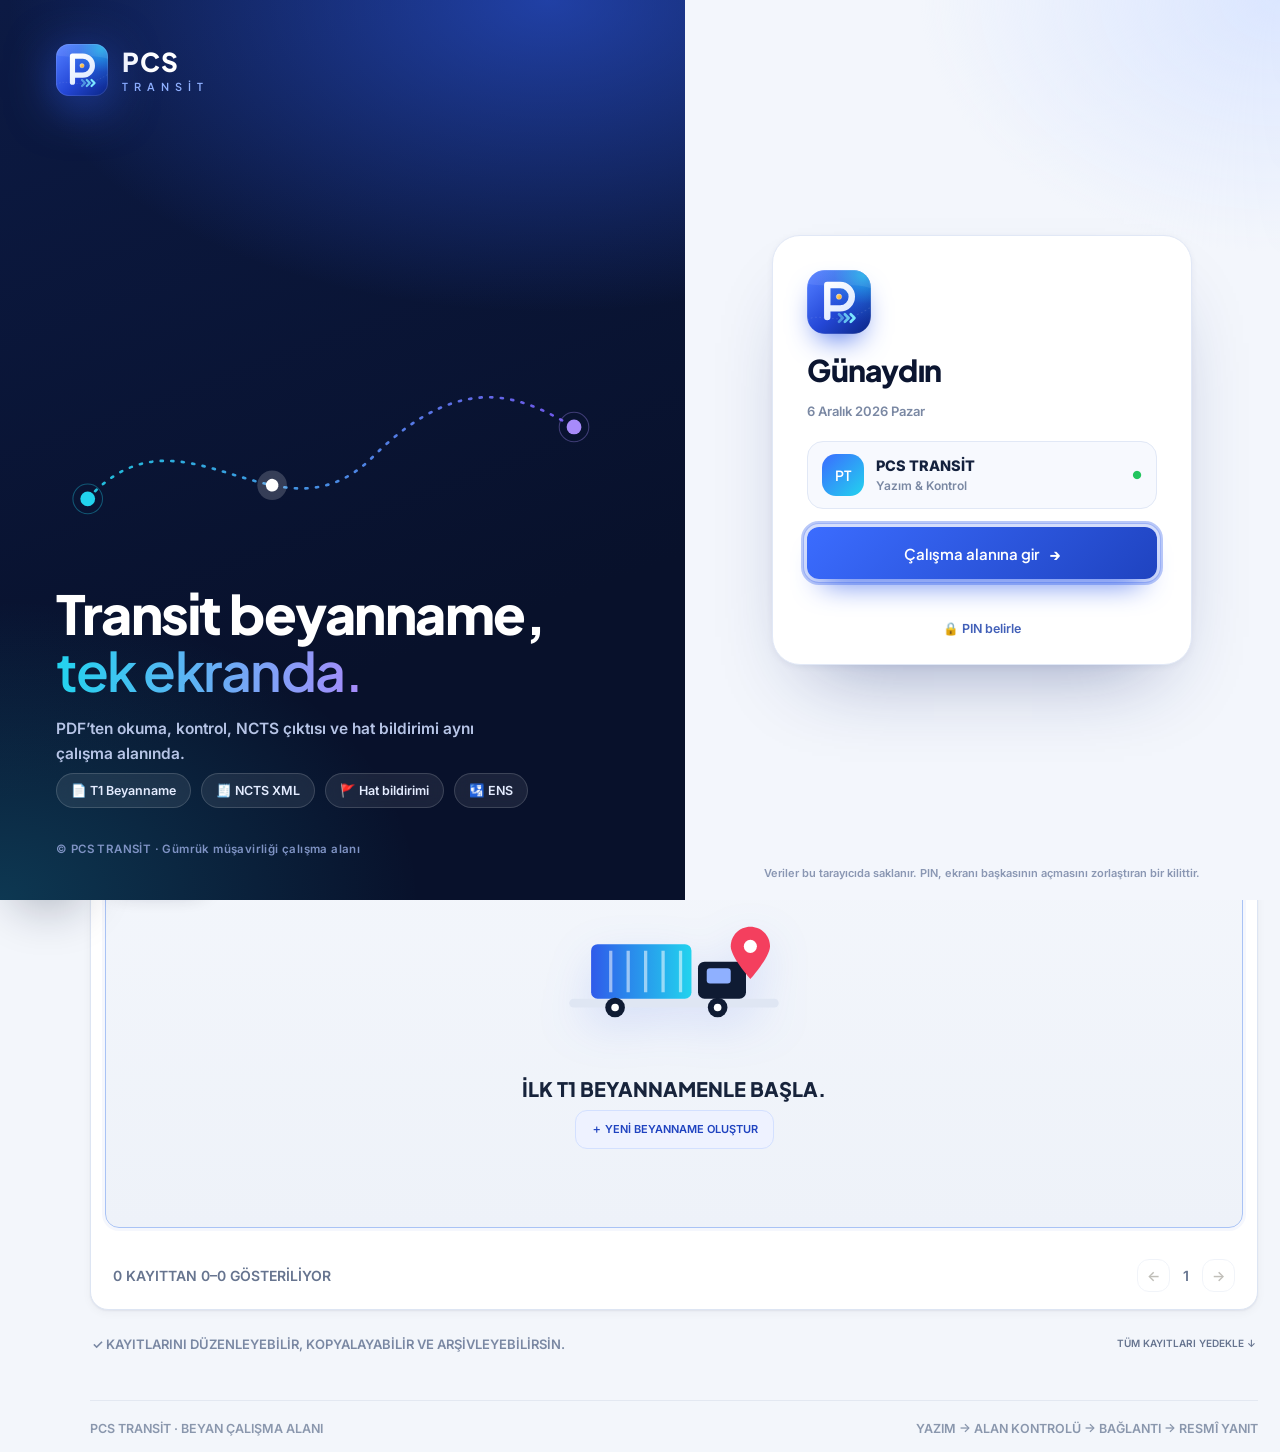
==== commit 31919445: "Yeni PCS logosu (logo.svg, logo-full.svg), giriş ekranı (isteğe bağlı PIN), kenar çubuğu/açılış/sekm" ====
--- a/index.html
+++ b/index.html
@@ -1,5 +1,5 @@
-<!doctype html><html lang="tr"><head><meta charset="utf-8"><meta name="viewport" content="width=device-width,initial-scale=1"><title>PCS TRANSİT · Beyan çalışma alanı</title><meta name="description" content="T1 yazımı için sade, adım adım beyan çalışma alanı."><link rel="icon" href="data:image/svg+xml,%3Csvg xmlns=%27http://www.w3.org/2000/svg%27 viewBox=%270 0 64 64%27%3E%3Cdefs%3E%3ClinearGradient id=%27g%27 x1=%270%27 y1=%270%27 x2=%271%27 y2=%271%27%3E%3Cstop offset=%270%27 stop-color=%27%233b6cff%27/%3E%3Cstop offset=%271%27 stop-color=%27%2322d3ee%27/%3E%3C/linearGradient%3E%3C/defs%3E%3Crect width=%2764%27 height=%2764%27 rx=%2716%27 fill=%27url(%23g)%27/%3E%3Ctext x=%2732%27 y=%2740%27 font-family=%27Arial%27 font-weight=%27800%27 font-size=%2722%27 text-anchor=%27middle%27 fill=%27white%27%3EPCS%3C/text%3E%3C/svg%3E"><meta name="theme-color" content="#0b1530"><link rel="preconnect" href="https://fonts.googleapis.com"><link rel="preconnect" href="https://fonts.gstatic.com" crossorigin><link href="https://fonts.googleapis.com/css2?family=Inter:wght@400;500;600;700;800&family=Plus+Jakarta+Sans:wght@600;700;800&display=swap" rel="stylesheet"><link rel="stylesheet" href="workspace.css"><link rel="stylesheet" href="polish.css?v=13"><link rel="stylesheet" href="layout.css?v=89"><link rel="stylesheet" href="skins.css?v=1"><script src="vendor/fflate.js"></script><script type="module" src="workspace.js"></script><script type="module" src="skin.js"></script><script type="module" src="layout-tuner.js"></script></head><body>
-<aside class="sidebar"><a class="brand" href="#list"><span class="brandmark">PCS</span><span>TRANSİT<small>BEYAN ÇALIŞMA ALANI</small></span></a><div class="navlabel">ÇALIŞMA ALANI</div><button class="nav active" id="navList"><span>▦</span>Beyannameler</button><button class="nav" id="navNew"><span>＋</span>Yeni T1 yaz</button><button class="nav" id="navConnection"><span>⇄</span>Gönderim bağlantısı<span class="navdot"></span></button><div class="navlabel">ARAÇLAR</div><button class="nav" id="navBackup"><span>↓</span>Yedekleme</button><button class="nav" id="navHelp"><span>?</span>Kullanım rehberi</button><div class="sidebarbottom"><div class="localdot">Kişisel çalışma alanı</div><p>Bu tarayıcıda saklanır.<br>Yedek alarak kayıtlarını koru.</p><div class="user"><span class="avatar">PCS</span><div>PCS TRANSİT<small>Yazım & kontrol</small></div></div></div></aside>
+<!doctype html><html lang="tr"><head><script>try{if(!sessionStorage.getItem("t1-login")&&!sessionStorage.getItem("t1-splash")&&JSON.parse(localStorage.getItem("t1-settings-v1")||"{}").loginScreen!==false){document.documentElement.classList.add("needLogin");setTimeout(function(){if(!document.getElementById("loginGate"))document.documentElement.classList.remove("needLogin")},4000)}}catch(e){}</script><meta charset="utf-8"><meta name="viewport" content="width=device-width,initial-scale=1"><title>PCS TRANSİT · Beyan çalışma alanı</title><meta name="description" content="T1 yazımı için sade, adım adım beyan çalışma alanı."><link rel="icon" type="image/svg+xml" href="logo.svg"><meta name="theme-color" content="#0b1530"><link rel="preconnect" href="https://fonts.googleapis.com"><link rel="preconnect" href="https://fonts.gstatic.com" crossorigin><link href="https://fonts.googleapis.com/css2?family=Inter:wght@400;500;600;700;800&family=Plus+Jakarta+Sans:wght@600;700;800&display=swap" rel="stylesheet"><link rel="stylesheet" href="workspace.css"><link rel="stylesheet" href="polish.css?v=13"><link rel="stylesheet" href="layout.css?v=89"><link rel="stylesheet" href="skins.css?v=1"><link rel="stylesheet" href="login.css?v=1"><script src="vendor/fflate.js"></script><script type="module" src="workspace.js"></script><script type="module" src="skin.js"></script><script type="module" src="layout-tuner.js"></script></head><body>
+<aside class="sidebar"><a class="brand" href="#list"><span class="brandmark"><img src="logo.svg" alt="PCS"></span><span>TRANSİT<small>BEYAN ÇALIŞMA ALANI</small></span></a><div class="navlabel">ÇALIŞMA ALANI</div><button class="nav active" id="navList"><span>▦</span>Beyannameler</button><button class="nav" id="navNew"><span>＋</span>Yeni T1 yaz</button><button class="nav" id="navConnection"><span>⇄</span>Gönderim bağlantısı<span class="navdot"></span></button><div class="navlabel">ARAÇLAR</div><button class="nav" id="navBackup"><span>↓</span>Yedekleme</button><button class="nav" id="navHelp"><span>?</span>Kullanım rehberi</button><div class="sidebarbottom"><div class="localdot">Kişisel çalışma alanı</div><p>Bu tarayıcıda saklanır.<br>Yedek alarak kayıtlarını koru.</p><div class="user"><span class="avatar">PCS</span><div>PCS TRANSİT<small>Yazım & kontrol</small></div></div></div></aside>
 <div class="shell"><header class="topbar"><span class="breadcrumb" id="breadcrumb">Çalışma alanı <i>/</i> Beyannameler</span><div><span class="saveIndicator" id="saveIndicator">● Otomatik kayıt açık</span><span class="private">KİŞİSEL</span></div></header><main>
 <section id="listView" class="view"><div id="homeHero" class="hero"><div class="heroTxt"><div class="heroHi" id="heroHi">MERHABA</div><h1>BEYANNAMELER</h1><div class="heroDate" id="heroDate"></div></div><svg class="heroRoute" viewBox="0 0 360 90" aria-hidden="true"><path id="hr" d="M10 70 C 80 10, 160 90, 230 40 S 330 20, 350 30" fill="none" stroke="#ffffff55" stroke-width="2" stroke-dasharray="3 7"/><circle cx="10" cy="70" r="5" fill="#22d3ee"/><circle cx="350" cy="30" r="5" fill="#f472b6"/><g><text font-size="18" text-anchor="middle" dy="6">🚚<animateMotion dur="6s" repeatCount="indefinite" rotate="0"><mpath href="#hr"/></animateMotion></text></g></svg><div class="heroStats" id="heroStats"></div><button class="primary heroBtn" id="newDeclaration">＋ YENİ T1 BEYANNAMESİ</button></div><div id="resumeBanner" class="resume compact" hidden><div><strong>Yarım kalan bir çalışman var.</strong> <span id="resumeText"></span></div><button id="resumeDraft">Yazıma devam et →</button></div><div id="homeDash" class="dash"></div><div id="todayStrip" class="todayStrip" hidden></div><div class="kpis"><div><span>TOPLAM BEYANNAME</span><strong id="totalCount">0</strong><small>Aktif çalışma</small></div><div><span>YAZIM DEVAM EDİYOR</span><strong id="draftCount">0</strong><small>Taslak ve ön hazırlık</small></div><div><span>ALAN KONTROLÜ TAMAM</span><strong id="checkedCount">0</strong><small>Kontrol edilmiş kayıt</small></div><div><span>İZİNLİ GÖNDERİCİ (AEO)</span><strong id="aeoCount">0</strong><small>AEO beyanname</small></div><div><span>ENS KAYITLARI</span><strong id="ensCount">0</strong><small>Aktif ENS</small></div><div class="incomeKpi"><span>GELİR (FİNANSAL BİLGİLER)</span><strong id="incomeSum">—</strong><small>T1 + ENS, KDV dahil</small></div><div class="connectionKpi"><span>GÖNDERİM BAĞLANTISI</span><strong><b class="amberdot"></b> Kurulmadı</strong><button id="connectionInfo">Hazırlığı gör ↗</button></div></div><section class="card listcard"><div class="listcontrols"><div class="search"><span>⌕</span><input id="listSearch" aria-label="Beyanname ara" placeholder="Referans, firma, MRN veya plaka ara"></div><div class="filtercontrols"><select id="statusFilter" aria-label="Durum filtresi"><option value="">Tüm durumlar</option><option>Taslak</option><option>Ön hazırlık</option><option>Kontrol edildi</option></select><select id="archiveFilter" aria-label="Arşiv filtresi"><option value="active">Aktif kayıtlar</option><option value="archived">Arşiv</option></select><button id="filterButton" class="iconbutton" title="Tarih filtresi" aria-label="Tarih filtresi">☷</button><button id="detailColumns" class="quiet">Ek sütunlar</button><label class="upload">İçe aktar<input type="file" id="importFile" accept=".json,.xlsx" hidden></label></div></div><div class="datefilters" id="dateFilters" hidden><label>Başlangıç<input type="date" id="dateFrom"></label><label>Bitiş<input type="date" id="dateTo"></label><button id="clearFilters" class="quiet">Temizle</button></div><div class="listTabRow" id="listTabRow"></div><div class="tablewrap"><table id="declarationsTable"><colgroup><col style="width:15%"><col style="width:8%"><col style="width:15%"><col style="width:7%"><col style="width:7%"><col style="width:8%"><col style="width:12%"><col style="width:8%"><col class="extra" style="width:12%"><col class="extra" style="width:8%"><col class="extra" style="width:8%"><col style="width:6%"><col style="width:14%"></colgroup><thead><tr><th>REFERANS NO</th><th>TARİH</th><th>DURUM</th><th>HAREKET</th><th>VARIŞ</th><th>LRN / MRN</th><th>ÇEKİCİ / TREYLER</th><th>MÜŞTERİ</th><th class="extra">TAŞIYICI</th><th class="extra">TEMİNAT</th><th class="extra">TRANSİT BİTİŞ</th><th>EŞYA / KAP</th><th></th></tr></thead><tbody id="declarationRows"></tbody></table><div id="listEmpty" class="empty"><svg class="emptySvg" viewBox="0 0 220 140" aria-hidden="true"><defs><linearGradient id="eg" x1="0" x2="1"><stop offset="0" stop-color="#2f5bea"/><stop offset="1" stop-color="#22d3ee"/></linearGradient></defs><rect x="14" y="96" width="192" height="8" rx="4" fill="#dfe6f3"/><rect x="34" y="46" width="92" height="50" rx="6" fill="url(#eg)"/><g stroke="#ffffff88" stroke-width="3"><path d="M52 52v38M68 52v38M84 52v38M100 52v38M116 52v38"/></g><rect x="132" y="62" width="44" height="34" rx="6" fill="#0f1b33"/><rect x="140" y="68" width="22" height="14" rx="3" fill="#8fb0ff"/><circle cx="56" cy="104" r="9" fill="#0f1b33"/><circle cx="56" cy="104" r="3.5" fill="#fff"/><circle cx="150" cy="104" r="9" fill="#0f1b33"/><circle cx="150" cy="104" r="3.5" fill="#fff"/><path d="M180 30c10 0 18 8 18 18s-18 30-18 30-18-20-18-30 8-18 18-18z" fill="#f43f5e"/><circle cx="180" cy="48" r="6" fill="#fff"/></svg><h3>İlk T1 beyannamenle başla.</h3><p>Önce rota ve gümrükleri seç. Sonra firmaları,<br>aracı ve eşya bilgilerini ekle.</p><button class="secondary" id="emptyNew">＋ Yeni beyanname oluştur</button></div></div><div class="pagination"><span id="pageSummary">0 kayıt</span><div><button id="pagePrev" aria-label="Önceki sayfa">←</button><span id="pageNumber">1</span><button id="pageNext" aria-label="Sonraki sayfa">→</button></div></div></section><div class="bottomnote"><span>✓ Kayıtlarını düzenleyebilir, kopyalayabilir ve arşivleyebilirsin.</span><button id="listBackup">Tüm kayıtları yedekle ↓</button></div></section>
 <section id="editorView" class="view" hidden><div class="pagehead editorhead"><div class="ehLeft"><button id="backToList" class="back">← Beyannamelere dön</button><div class="ehCard"><div class="ehIcon" aria-hidden="true">📄</div><div class="ehInfo"><small class="ehType" id="ehType">T1 Beyannamesi</small><div class="ehTitle"><h1 id="editorTitle">Yeni T1 Beyannamesi</h1><div class="ehStat" id="ehStat"><span id="editorStatus" class="tag">Taslak</span></div></div><div class="ehMeta" id="ehMeta"></div><p id="editorSubtitle" hidden>Sade adımlar. Eksiksiz bir çalışma.</p><div id="ctxChips" class="ctxChips"></div></div></div></div><div class="headtools"><div class="htBar"><button id="previewPrint" type="button">Yazdır</button><button id="sendDecl" type="button">Gönder</button><button id="saveDraft" type="button">Güncelle</button><div class="ehMoreWrap"><button id="ehMore" type="button" aria-label="Diğer işlemler" title="Diğer işlemler">•••</button><div class="ehMenu" id="ehMenu" hidden><button id="tagBtn" class="tagBtn" type="button">🏷 Etiket / Not</button><button id="quickAddGood" type="button">＋ MRN / eşya ekle</button><hr><button type="button" data-fwd="printT1">T1 taslak yazdır</button><button type="button" data-fwd="printCmr">CMR yazdır</button><button type="button" data-fwd="exportExcel">PCS Excel indir ↓</button><button type="button" data-fwd="exportPreparation">Hazırlık dosyası ↓</button><hr><button type="button" data-fwd="markReviewed">✓ Kontrol edildi olarak işaretle</button><button type="button" data-fwd="history">⏱ İşlem geçmişi</button></div></div></div></div><div class="ehTabs" id="ehTabs"><button type="button" data-tab="d" class="on">Detaylar</button><button type="button" data-tab="g">Beyanname &amp; Eşya</button><button type="button" data-tab="f">Finansal Bilgiler</button></div></div><div class="stepper" id="stepper"></div><div class="editorlayout"><div class="editorcontent"><form id="declarationForm" novalidate><div class="card stepcard"><div class="sectionhead"><div><div class="eyebrow" id="stepEyebrow"></div><h2 id="stepTitle"></h2><p id="stepDescription"></p></div><span id="stepNumber" class="stepnumber"></span></div><div id="metadataFields"></div><section id="goodsStep" class="steppanel" hidden><div class="goodstoolbar"><div><strong>Beyanname ve eşya satırları</strong><p>Her ihracat beyannamesi için bir satır.</p></div><div><label class="upload">Excel içe aktar<input type="file" id="goodsImport" accept=".xlsx,.json" hidden></label><button type="button" class="primary" id="addGood">＋ Beyanname bilgisi ekle</button></div></div><div id="goodsCards"></div><div class="empty compact" id="goodsEmpty"><span class="emptyicon">▧</span><h3>Bu beyannamede henüz eşya yok.</h3><p>GTİP, ticari tanım, firma ve fatura bilgilerini ekle.</p></div><div class="goodsTotals" id="goodsTotals"></div><div class="info"><b>Belgeye göre yaz.</b> İlk kalemin 8 haneli GTİP’ini ve toplam ağırlık/kap bilgilerini kullan. Kısmi yükte kullanılan gerçek miktarları gir.</div></section><section id="financeStep" class="steppanel" hidden></section><section id="reviewStep" class="steppanel" hidden><div class="reviewHero" id="reviewHero"></div><div id="reviewSections"></div><div class="exportstrip"><div><strong>Çıktılar</strong><p>PCS eşya şablonu veya tüm beyanname bilgileri.</p></div><button type="button" id="printT1">T1 taslak yazdır</button><button type="button" id="printCmr">CMR yazdır</button><button type="button" id="exportExcel" class="primary">PCS Excel indir ↓</button><button type="button" id="exportPreparation">Hazırlık dosyası ↓</button></div><section class="submissionPanel"><div><span class="eyebrow">RESMÎ GÖNDERİM</span><h3>Bağlantı hazırlığı</h3><p>Sağlayıcı ve yetkilendirme belirlenince gönderim ile resmî yanıt takibi bu alana bağlanacak.</p></div><div class="submissionState"><span class="tag warning">Bağlantı kurulmadı</span><button type="button" id="reviewConnection">Gerekli adımları gör →</button></div></section><details class="history"><summary>İşlem geçmişi</summary><div id="activityList"></div></details></section><div id="stepError" class="errorbox" role="status" hidden></div><div class="wizardfooter"><button type="button" id="previousStep">← Önceki adım</button><span id="stepFooter"></span><button type="button" id="nextStep" class="primary">Devam et →</button><button type="button" id="markReviewed" class="primary" hidden>Alan kontrolünü kaydet ✓</button></div></div></form></div><aside class="summaryrail"><section class="card"><div class="railhead"><span class="eyebrow">BEYAN ÖZETİ</span><span id="railRef">Yeni kayıt</span></div><div class="routevisual"><div><span class="routedot"></span><small>HAREKET</small><strong id="railDeparture">Henüz seçilmedi</strong></div><div><span class="routedot end"></span><small>VARIŞ</small><strong id="railArrival">Henüz seçilmedi</strong></div></div><div class="railtotals"><div><strong id="railGoods">0</strong><span>eşya</span></div><div><strong id="railGross">0</strong><span>kg brüt</span></div><div><strong id="railPackages">0</strong><span>kap</span></div></div><div id="railChecklist" class="railchecks"></div></section><section class="railhelp"><span>BU ADIMDA</span><h3 id="railTipTitle"></h3><p id="railTip"></p></section><div class="connectionMini"><b class="amberdot"></b><div>Gönderim bağlantısı kurulmadı<small>Alan kontrolü, resmî tescil değildir.</small></div></div></aside></div></section>
--- a/skins.css
+++ b/skins.css
@@ -9,69 +9,146 @@
 /* "Beyanname bilgisi ekle" sekme gibi kesik değil, tam yuvarlak düğme */
 .goodsDock .gdAdd{margin-right:0!important;border-radius:16px!important;align-self:flex-end}
 
-/* ---- Ortak: tablo tasarımlarında satır hareketi kapalı ---- */
+
+/* Yeni sütun öğeleri (müşteri simgesi, plaka rozeti) yalnızca tasarım seçilince görünür */
+.av{display:none}
+
+/* ==================== ORTAK PARÇALAR (tüm tasarımlar) ==================== */
 html[data-skin] #declarationsTable tbody tr:hover{transform:none!important}
-html[data-skin] #declarationsTable td .tag{font-weight:700}
+html[data-skin] .plate{display:inline-block;position:relative;margin:0 6px 0 0!important;padding:3px 9px 3px 17px!important;border:1.5px solid #1b2a4e;border-radius:6px;background:#fff;color:#0b1530!important;font:800 12px/1.35 ui-monospace,'SF Mono',Menlo,Consolas,monospace!important;letter-spacing:.6px;white-space:nowrap;vertical-align:middle}
+html[data-skin] .plate::before{content:'';position:absolute;left:0;top:0;bottom:0;width:9px;border-radius:4px 0 0 4px;background:#1f4fd8 radial-gradient(circle at 50% 28%,#ffd84d 0 1.4px,transparent 1.8px) no-repeat}
+html[data-skin] small.plate{margin-left:0!important}
+html[data-skin] small.plate::before{content:'';display:block;background:#6b7fc4;width:9px}
+html[data-skin] #declarationsTable td small.plate{display:inline-block!important;font-size:11.5px!important;color:#0b1530!important;opacity:.85}
+html[data-skin] #declarationsTable td:nth-child(7) small.plate:before{content:'';}
+html:is([data-skin=k2],[data-skin=k4]) .cuCell{display:flex!important;align-items:center;gap:10px}
+html[data-skin] .av{margin-right:10px;vertical-align:middle}
+html[data-skin] .av{display:inline-grid;place-items:center;flex:none;width:32px;height:32px;border-radius:50%;background:hsl(var(--h) 80% 91%);color:hsl(var(--h) 55% 30%);font:800 11px/1 Inter,system-ui;letter-spacing:.4px}
+html[data-skin] .cuCell .cellMain{min-width:0;overflow:hidden;text-overflow:ellipsis;white-space:nowrap}
+html[data-skin] #declarationsTable td .tag{font-weight:700;border-radius:99px!important}
+html[data-skin] #declarationsTable .rowactions button{width:30px!important;height:30px!important;padding:0!important;border-radius:9px!important;display:inline-grid;place-items:center}
+html[data-skin] #declarationsTable td.rt .cellMain{font:700 12.5px/1.2 ui-monospace,'SF Mono',Menlo,Consolas,monospace!important;letter-spacing:.3px}
 
-/* ---- 1 · Çizgili (sade, zebra) ---- */
+/* ==================== 1 · OPERASYON (profesyonel tablo) ==================== */
+html[data-skin=k1] .listcard .tablewrap{background:#fff!important;border:1px solid #e1e7f2!important;border-radius:18px!important;overflow:hidden!important;padding:0!important;box-shadow:0 18px 40px -26px rgba(20,40,110,.45)!important;margin:0 18px 18px!important}
 html[data-skin=k1] #declarationsTable{border-spacing:0!important}
-html[data-skin=k1] #declarationsTable thead th{background:#f1f4f9!important;color:#5b6784!important;border-bottom:1px solid #dfe5f0!important;padding:11px 12px!important}
-html[data-skin=k1] #declarationsTable tbody td{background:#fff!important;border:0!important;border-bottom:1px solid #e8edf5!important;border-radius:0!important;padding:9px 12px!important;box-shadow:none!important}
-html[data-skin=k1] #declarationsTable tbody tr:nth-child(even) td{background:#f8fafd!important}
-html[data-skin=k1] #declarationsTable tbody td:first-child{border-left-width:3px!important}
-html[data-skin=k1] #declarationsTable tbody tr:hover td{background:#eaf1ff!important;box-shadow:none!important}
-html[data-skin=k1] #declarationsTable .rowactions button{background:#fff!important;border:1px solid #dbe3f2!important;border-radius:6px!important}
+html[data-skin=k1] #declarationsTable thead th{background:linear-gradient(180deg,#f8faff,#eef2fa)!important;color:#5f6f93!important;border:0!important;border-bottom:1px solid #dfe6f3!important;border-radius:0!important;padding:14px 12px!important;font-size:10.5px!important;letter-spacing:1.2px!important}
+html[data-skin=k1] #declarationsTable tbody td{background:#fff!important;border:0!important;border-bottom:1px solid #edf1f8!important;border-radius:0!important;padding:14px 12px!important;box-shadow:none!important}
+html[data-skin=k1] #declarationsTable tbody tr:last-child td{border-bottom:0!important}
+html[data-skin=k1] #declarationsTable tbody td:first-child{border-left:0!important;box-shadow:inset 4px 0 0 transparent!important;padding-left:16px!important}
+html[data-skin=k1] #declarationsTable tbody tr:hover td{background:#f4f8ff!important}
+html[data-skin=k1] #declarationsTable tbody tr:hover td:first-child{box-shadow:inset 4px 0 0 #2f5bea!important}
+html[data-skin=k1] #declarationsTable .ref{font-weight:800!important;font-size:13.5px!important;color:#1d43c0!important;letter-spacing:.2px}
+html[data-skin=k1] #declarationsTable .rowactions button{background:#fff!important;border:1px solid #dbe3f2!important;color:#3a5bb8!important;box-shadow:0 1px 2px rgba(20,40,110,.08)!important}
+html[data-skin=k1] #declarationsTable .rowactions button:hover{background:#2f5bea!important;border-color:#2f5bea!important;color:#fff!important}
 
-/* ---- 2 · Yüzen kartlar (yumuşak gölge, hap durum) ---- */
-html[data-skin=k2] #declarationsTable{border-spacing:0 12px!important}
-html[data-skin=k2] #declarationsTable thead th{background:transparent!important;color:#7a88a3!important;border:0!important}
-html[data-skin=k2] #declarationsTable tbody td{background:#fff!important;border:0!important;box-shadow:0 14px 18px -16px rgba(30,60,140,.5)!important;padding:15px 12px!important}
-html[data-skin=k2] #declarationsTable tbody td:first-child{border-left:5px solid var(--a,#2f5bea)!important;border-radius:18px 0 0 18px!important}
-html[data-skin=k2] #declarationsTable tbody td:last-child{border-radius:0 18px 18px 0!important}
-html[data-skin=k2] #declarationsTable tbody tr:hover td{background:#f5f8ff!important;box-shadow:0 16px 26px -14px rgba(47,91,234,.55)!important}
-html[data-skin=k2] #declarationsTable .stCell .tag,html[data-skin=k2] #declarationsTable .stCell .aeoBadge{border-radius:99px!important}
-html[data-skin=k2] #declarationsTable .rowactions button{border-radius:50%!important;border:0!important;background:#eef3ff!important}
+/* ==================== 2 & 4 · KARGO KARTLARI (satır = kart) ==================== */
+html:is([data-skin=k2],[data-skin=k4]) #declarationsTable{display:block!important;min-width:0!important;border-spacing:0!important}
+html:is([data-skin=k2],[data-skin=k4]) #declarationsTable thead,html:is([data-skin=k2],[data-skin=k4]) #declarationsTable colgroup{display:none!important}
+html:is([data-skin=k2],[data-skin=k4]) #declarationsTable tbody{display:block!important}
+html:is([data-skin=k2],[data-skin=k4]) #declarationsTable tbody tr{display:grid!important;grid-template-columns:minmax(150px,.9fr) minmax(86px,.6fr) minmax(86px,.6fr) minmax(190px,1.1fr) minmax(190px,1.2fr) auto;grid-template-rows:auto auto auto;column-gap:22px;row-gap:3px;align-items:center;padding:16px 22px 16px 26px;margin:0 0 14px;position:relative;border-radius:20px;overflow:hidden}
+html:is([data-skin=k2],[data-skin=k4]) #declarationsTable tbody tr::before{content:'';position:absolute;left:0;top:0;bottom:0;width:6px;background:#94a3b8}
+html:is([data-skin=k2],[data-skin=k4]) #declarationsTable tbody tr:has(.tag.checked)::before{background:linear-gradient(180deg,#16a34a,#34d399)}
+html:is([data-skin=k2],[data-skin=k4]) #declarationsTable tbody tr:has(.tag.pre)::before{background:linear-gradient(180deg,#8b5cf6,#c4b5fd)}
+html:is([data-skin=k2],[data-skin=k4]) #declarationsTable tbody td{display:block!important;border:0!important;background:transparent!important;box-shadow:none!important;padding:0!important;min-width:0;white-space:normal!important;overflow:visible!important;border-radius:0!important}
+html:is([data-skin=k2],[data-skin=k4]) #declarationsTable td:nth-child(1){grid-column:1;grid-row:1}
+html:is([data-skin=k2],[data-skin=k4]) #declarationsTable td:nth-child(2){grid-column:1;grid-row:2;color:#7a88a3}
+html:is([data-skin=k2],[data-skin=k4]) #declarationsTable td:nth-child(2) small{display:inline!important;margin-left:6px}
+html:is([data-skin=k2],[data-skin=k4]) #declarationsTable td:nth-child(3){grid-column:1;grid-row:3;margin-top:6px}
+html:is([data-skin=k2],[data-skin=k4]) #declarationsTable td:nth-child(4){grid-column:2;grid-row:1/4}
+html:is([data-skin=k2],[data-skin=k4]) #declarationsTable td:nth-child(5){grid-column:3;grid-row:1/4;position:relative;align-self:center}
+html:is([data-skin=k2],[data-skin=k4]) #declarationsTable td:nth-child(4){align-self:center}
+html:is([data-skin=k2],[data-skin=k4]) #declarationsTable td:nth-child(4)::before,html:is([data-skin=k2],[data-skin=k4]) #declarationsTable td:nth-child(5)::before{display:block;font:800 9.5px/1 Inter,system-ui;letter-spacing:1.4px;color:#8a97b3;margin-bottom:6px}
+html:is([data-skin=k2],[data-skin=k4]) #declarationsTable td:nth-child(4)::before{content:'ÇIKIŞ'}
+html:is([data-skin=k2],[data-skin=k4]) #declarationsTable td:nth-child(5)::before{content:'VARIŞ'}
+html:is([data-skin=k2],[data-skin=k4]) #declarationsTable td:nth-child(5)::after{content:'';position:absolute;left:-19px;top:calc(50% + 8px);width:10px;height:10px;margin-top:-5px;border-top:2px solid #9fb0d6;border-right:2px solid #9fb0d6;transform:rotate(45deg)}
+html:is([data-skin=k2],[data-skin=k4]) #declarationsTable td.rt .cellMain{font-size:17px!important;font-weight:800!important;color:#12204a}
+html:is([data-skin=k2],[data-skin=k4]) #declarationsTable td:nth-child(6){grid-column:4;grid-row:3;color:#7a88a3;font-size:11.5px}
+html:is([data-skin=k2],[data-skin=k4]) #declarationsTable td:nth-child(7){grid-column:4;grid-row:1/3}
+html:is([data-skin=k2],[data-skin=k4]) #declarationsTable td:nth-child(8){grid-column:5;grid-row:1/3}
+html:is([data-skin=k2],[data-skin=k4]) #declarationsTable td:nth-child(12){grid-column:5;grid-row:3;color:#4b5b80;font-weight:700}
+html:is([data-skin=k2],[data-skin=k4]) #declarationsTable td:nth-child(12) small{display:inline!important;margin-left:8px;color:#8a97b3}
+html:is([data-skin=k2],[data-skin=k4]) #declarationsTable td:nth-child(13){grid-column:6;grid-row:1/4;align-self:center}
+html:is([data-skin=k2],[data-skin=k4]) #declarationsTable td.extra{display:none!important}
+html:is([data-skin=k2],[data-skin=k4]) #declarationsTable .ref{font-size:16px!important;font-weight:800!important}
+html:is([data-skin=k2],[data-skin=k4]) #declarationsTable .rowactions{flex-wrap:wrap!important;max-width:168px!important;gap:5px!important;justify-content:flex-end}
+html:is([data-skin=k2],[data-skin=k4]) .listcard .tablewrap{overflow:visible!important;border:0!important;background:transparent!important;box-shadow:none!important;padding:6px 18px 4px!important;margin:0!important}
 
-/* ---- 3 · Kurumsal ızgara (lacivert başlık bandı) ---- */
-html[data-skin=k3] .listcard .tablewrap{border:1px solid #1f3270!important;border-radius:12px!important;overflow:hidden!important;background:#fff!important}
+/* 2 · düz beyaz kartlar */
+html[data-skin=k2] #declarationsTable tbody tr{background:#fff;border:1px solid #e2e8f5;box-shadow:0 16px 30px -22px rgba(25,50,130,.55)}
+html[data-skin=k2] #declarationsTable tbody tr:hover{border-color:#b9c9f3;box-shadow:0 20px 38px -20px rgba(47,91,234,.5);background:#fbfcff}
+html[data-skin=k2] #declarationsTable .rowactions button{background:#f1f5ff!important;border:0!important;color:#3454b6!important}
+html[data-skin=k2] #declarationsTable .rowactions button:hover{background:#2f5bea!important;color:#fff!important}
+/* 4 · buzlu cam */
+html[data-skin=k4] .listcard{background:linear-gradient(135deg,#e4e8ff,#f1e8ff 52%,#d9f2ff)!important;border:1px solid #fff!important}
+html[data-skin=k4] #declarationsTable tbody tr{background:rgba(255,255,255,.66);backdrop-filter:blur(14px) saturate(1.4);-webkit-backdrop-filter:blur(14px) saturate(1.4);border:1px solid rgba(255,255,255,.95);box-shadow:0 18px 34px -22px rgba(74,47,214,.6)}
+html[data-skin=k4] #declarationsTable tbody tr:hover{background:rgba(255,255,255,.92)}
+html[data-skin=k4] #declarationsTable tbody tr::before{background:linear-gradient(180deg,#7c5cff,#22d3ee)}
+html[data-skin=k4] #declarationsTable .ref{color:#4a2fd6!important}
+html[data-skin=k4] #declarationsTable .rowactions button{background:rgba(124,92,255,.12)!important;border:0!important;color:#4a2fd6!important}
+html[data-skin=k4] #declarationsTable .rowactions button:hover{background:#6d4aff!important;color:#fff!important}
+html[data-skin=k4] #declarationsTable td.rt .cellMain{color:#2b1f86}
+
+/* ==================== 3 · KOYU KONSOL ==================== */
+html[data-skin=k3] .listcard .tablewrap{background:#0d1630!important;border:1px solid #22305c!important;border-radius:18px!important;overflow:hidden!important;padding:0!important;box-shadow:0 24px 50px -24px rgba(5,10,40,.8)!important;margin:0 18px 18px!important}
 html[data-skin=k3] #declarationsTable{border-spacing:0!important}
-html[data-skin=k3] #declarationsTable thead th{background:linear-gradient(135deg,#10204d,#27438f)!important;color:#fff!important;border:0!important;border-radius:0!important;padding:13px 12px!important;letter-spacing:1.1px!important}
-html[data-skin=k3] #declarationsTable tbody td{background:#fff!important;border:0!important;border-bottom:1px solid #dfe5f2!important;border-right:1px solid #eef1f8!important;border-radius:0!important;padding:11px 12px!important;box-shadow:none!important}
-html[data-skin=k3] #declarationsTable tbody td:last-child{border-right:0!important}
-html[data-skin=k3] #declarationsTable tbody td:first-child{border-left-width:4px!important}
-html[data-skin=k3] #declarationsTable tbody tr:hover td{background:#eaf0ff!important}
-html[data-skin=k3] #declarationsTable .rowactions button{background:#eef2fb!important;border:1px solid #cfd9ef!important;border-radius:6px!important;color:#1f3270!important}
+html[data-skin=k3] #declarationsTable thead th{background:#091026!important;color:#7f93c8!important;border:0!important;border-bottom:1px solid #1e2b55!important;border-radius:0!important;padding:14px 12px!important;font-size:10.5px!important;letter-spacing:1.3px!important;text-shadow:none!important}
+html[data-skin=k3] #declarationsTable tbody td{background:#0d1630!important;color:#d6e2ff!important;border:0!important;border-bottom:1px solid #18254b!important;border-radius:0!important;padding:14px 12px!important;box-shadow:none!important}
+html[data-skin=k3] #declarationsTable tbody tr:last-child td{border-bottom:0!important}
+html[data-skin=k3] #declarationsTable tbody td small{color:#7f93c8!important}
+html[data-skin=k3] #declarationsTable tbody td:first-child{border-left:0!important;box-shadow:inset 4px 0 0 #1f4fd8!important;padding-left:16px!important}
+html[data-skin=k3] #declarationsTable tbody tr:has(.tag.checked) td:first-child{box-shadow:inset 4px 0 0 #22c55e!important}
+html[data-skin=k3] #declarationsTable tbody tr:hover td{background:#14214a!important}
+html[data-skin=k3] #declarationsTable .ref{color:#67e8f9!important;font-weight:800!important;font-size:13.5px!important}
+html[data-skin=k3] #declarationsTable .stCell .tag{background:rgba(148,163,184,.16)!important;color:#dbe6ff!important}
+html[data-skin=k3] #declarationsTable .stCell .tag.checked{background:rgba(34,197,94,.18)!important;color:#7af0a6!important}
+html[data-skin=k3] #declarationsTable .stCell .aeoBadge{background:rgba(244,63,94,.2)!important;color:#ff9db1!important}
+html[data-skin=k3] #declarationsTable .kalemN,html[data-skin=k3] #declarationsTable .refDoc{background:rgba(255,255,255,.1)!important;color:#c9d8ff!important;border:0!important}
+html[data-skin=k3] #declarationsTable .rowactions button{background:#17234a!important;border:1px solid #26366a!important;color:#9fb7ff!important}
+html[data-skin=k3] #declarationsTable .rowactions button:hover{background:#2f5bea!important;color:#fff!important;border-color:#2f5bea!important}
+html[data-skin=k3] #declarationsTable .rowactions button.danger{color:#ff8da1!important}
+html[data-skin=k3] .av{background:hsl(var(--h) 55% 26%)!important;color:hsl(var(--h) 90% 82%)!important}
+html[data-skin=k3] #declarationsTable td.rt .cellMain{color:#bcd0ff}
+html[data-skin=k3] #declarationsTable input.sel{accent-color:#3b6cff}
 
-/* ---- 4 · Aurora (buzlu cam satırlar) ---- */
-html[data-skin=k4] .listcard .tablewrap{background:linear-gradient(135deg,#e6e9ff,#f1e8ff 50%,#dcf3ff)!important;border:1px solid #fff!important;border-radius:20px!important;padding:6px 14px 10px!important}
-html[data-skin=k4] #declarationsTable{border-spacing:0 8px!important}
-html[data-skin=k4] #declarationsTable thead th{background:transparent!important;color:#5a49b8!important;border:0!important}
-html[data-skin=k4] #declarationsTable tbody td{background:rgba(255,255,255,.72)!important;backdrop-filter:blur(10px);-webkit-backdrop-filter:blur(10px);border:0!important;border-top:1px solid #fff!important;border-bottom:1px solid #ffffffb0!important;box-shadow:0 10px 20px -16px rgba(74,47,214,.55)!important}
-html[data-skin=k4] #declarationsTable tbody td:first-child{border-left:5px solid #7c5cff!important;border-radius:16px 0 0 16px!important}
-html[data-skin=k4] #declarationsTable tbody td:last-child{border-radius:0 16px 16px 0!important}
-html[data-skin=k4] #declarationsTable tbody tr:hover td{background:#fff!important}
-html[data-skin=k4] #declarationsTable .ref{color:#4a2fd6!important}
-html[data-skin=k4] #declarationsTable .rowactions button{background:#f1ecff!important;color:#4a2fd6!important;border:0!important;border-radius:10px!important}
-
-/* ---- 5 · Mat / Minimal (çizgisiz, eş aralıklı sayılar, işlemler üstüne gelince) ---- */
+/* ==================== 5 · EDİTORYAL MİNİMAL ==================== */
+html[data-skin=k5] .listcard .tablewrap{background:transparent!important;border:0!important;box-shadow:none!important;padding:0 22px 8px!important;margin:0!important}
 html[data-skin=k5] #declarationsTable{border-spacing:0!important}
-html[data-skin=k5] #declarationsTable thead th{background:transparent!important;color:#6b665c!important;border:0!important;border-bottom:2px solid #1a1a1a!important;border-radius:0!important;font-size:10px!important;letter-spacing:1.4px!important;padding:10px 12px!important}
-html[data-skin=k5] #declarationsTable tbody td{background:transparent!important;border:0!important;border-bottom:1px solid #e6e2da!important;border-radius:0!important;box-shadow:none!important;padding:14px 12px!important;font-variant-numeric:tabular-nums}
-html[data-skin=k5] #declarationsTable tbody td:first-child{border-left:2px solid transparent!important}
+html[data-skin=k5] #declarationsTable thead th{background:transparent!important;color:#8b857a!important;border:0!important;border-bottom:1.5px solid #1a1a1a!important;border-radius:0!important;font-size:10px!important;letter-spacing:1.6px!important;padding:12px 12px!important}
+html[data-skin=k5] #declarationsTable tbody td{background:transparent!important;border:0!important;border-bottom:1px solid #e8e4dc!important;border-radius:0!important;box-shadow:none!important;padding:20px 12px!important;font-variant-numeric:tabular-nums}
+html[data-skin=k5] #declarationsTable tbody td:first-child{border-left:0!important;box-shadow:inset 3px 0 0 transparent!important;padding-left:16px!important}
 html[data-skin=k5] #declarationsTable tbody tr:hover td{background:#faf8f3!important}
-html[data-skin=k5] #declarationsTable tbody tr:hover td:first-child{border-left-color:#1a1a1a!important}
-html[data-skin=k5] #declarationsTable .stCell .tag,html[data-skin=k5] #declarationsTable .stCell .aeoBadge{border-radius:3px!important;background:#f1eee8!important;color:#1a1a1a!important}
-html[data-skin=k5] #declarationsTable .rowactions{opacity:.3;transition:opacity .15s}
+html[data-skin=k5] #declarationsTable tbody tr:hover td:first-child{box-shadow:inset 3px 0 0 #1a1a1a!important}
+html[data-skin=k5] #declarationsTable .ref{color:#111!important;font-weight:800!important;font-size:15px!important;letter-spacing:-.2px}
+html[data-skin=k5] #declarationsTable .stCell .tag,html[data-skin=k5] #declarationsTable .stCell .aeoBadge{background:transparent!important;padding:0!important;color:#1a1a1a!important;font-size:12px!important}
+html[data-skin=k5] #declarationsTable .stCell .tag.checked{color:#0f7a43!important}
+html[data-skin=k5] #declarationsTable .stCell .aeoBadge{margin-left:8px;color:#b4233c!important}
+html[data-skin=k5] #declarationsTable .rowactions{opacity:0;transition:opacity .15s}
 html[data-skin=k5] #declarationsTable tr:hover .rowactions{opacity:1}
-html[data-skin=k5] #declarationsTable .rowactions button{background:transparent!important;border:1px solid #d9d4ca!important;border-radius:4px!important;color:#1a1a1a!important}
-html[data-skin=k5] #declarationsTable .ref{color:#000!important;font-family:ui-monospace,'SF Mono',Menlo,Consolas,monospace!important}
+html[data-skin=k5] #declarationsTable .rowactions button{background:#fff!important;border:1px solid #d6d1c6!important;color:#1a1a1a!important}
+html[data-skin=k5] #declarationsTable .rowactions button:hover{background:#1a1a1a!important;color:#fff!important}
+html[data-skin=k5] .av{background:#ece8df!important;color:#4a463d!important}
+html[data-skin=k5] .plate{border-radius:3px;border-color:#1a1a1a}
 
 /* ---- Tasarım seçici ---- */
 #skinBtn{width:42px;height:42px;padding:0!important;border-radius:14px!important;font-size:18px;background:#f1f5fb!important;border:1px solid #e1e8f4!important;cursor:pointer}
-#skinMenu{position:fixed;z-index:2147483200;width:260px;padding:10px;border-radius:16px;background:#fff;border:1px solid #dfe7f6;box-shadow:0 24px 60px -16px rgba(20,40,100,.45);display:none}
+#skinMenu{position:absolute;right:0;top:calc(100% + 10px);z-index:2147483200;width:270px;padding:10px;border-radius:16px;background:#fff;border:1px solid #dfe7f6;box-shadow:0 24px 60px -16px rgba(20,40,100,.45);display:none}
 #skinMenu.open{display:block}
 #skinMenu b{display:block;font:800 11px/1 var(--head,Inter);letter-spacing:1.4px;color:#7a88a3;margin:4px 6px 8px}
 #skinMenu button{display:flex;align-items:center;gap:12px;width:100%;padding:9px 10px;margin:0 0 2px;border:0;border-radius:12px;background:none;cursor:pointer;color:#14213d;font:700 13px Inter,system-ui;text-align:left}
 #skinMenu button:hover{background:#f1f5fd}#skinMenu button.on{background:#e8efff;color:#1d43c0}
 #skinMenu i{flex:none;width:42px;height:28px;border-radius:8px;border:1px solid #0b153022}
 html:is([data-skin=k1],[data-skin=k5]) .listcard .tablewrap{border:0!important;background:transparent!important;box-shadow:none!important}
+
+/* Tablo tasarımlarında (1, 3, 5) plakalar alt alta, müşteri adı iki satıra sığar, referans yanındaki rozetler kesilmez */
+html:is([data-skin=k1],[data-skin=k3],[data-skin=k5]) #declarationsTable td.plCell{white-space:normal!important;overflow:visible!important}
+html:is([data-skin=k1],[data-skin=k3],[data-skin=k5]) #declarationsTable td.plCell .plate{display:block!important;width:max-content;margin:0!important}
+html:is([data-skin=k1],[data-skin=k3],[data-skin=k5]) #declarationsTable td.plCell small.plate{margin-top:5px!important}
+html:is([data-skin=k1],[data-skin=k3],[data-skin=k5]) #declarationsTable td.cuCell{white-space:normal!important}
+html:is([data-skin=k1],[data-skin=k3],[data-skin=k5]) #declarationsTable .cuCell .cellMain{display:inline-block!important;vertical-align:middle;width:calc(100% - 48px);max-height:2.5em;overflow:hidden;white-space:normal!important;line-height:1.25}
+html:is([data-skin=k1],[data-skin=k3],[data-skin=k5]) #declarationsTable td:first-child{white-space:normal!important;overflow:visible!important}
+html:is([data-skin=k1],[data-skin=k3],[data-skin=k5]) #declarationsTable td:first-child>*{vertical-align:middle}
+html:is([data-skin=k1],[data-skin=k3],[data-skin=k5]) #declarationsTable col:nth-child(8){width:19%!important}
+html:is([data-skin=k1],[data-skin=k3],[data-skin=k5]) #declarationsTable col:nth-child(3){width:11%!important}
+html:is([data-skin=k1],[data-skin=k3],[data-skin=k5]) #declarationsTable col:nth-child(6){width:5%!important}
+html:is([data-skin=k1],[data-skin=k3],[data-skin=k5]) #declarationsTable col:nth-child(12){width:6%!important}
--- a/login.css
+++ b/login.css
@@ -0,0 +1,49 @@
+/* PCS TRANSİT — giriş ekranı */
+html.needLogin body>*:not(#loginGate):not(script){visibility:hidden!important}
+#loginGate{position:fixed;inset:0;z-index:2147483100;display:grid;grid-template-columns:1.15fr 1fr;background:#f3f6fc;font-family:var(--font,Inter,system-ui,sans-serif);transition:opacity .6s cubic-bezier(.2,.8,.2,1),transform .6s cubic-bezier(.2,.8,.2,1)}
+#loginGate.out{opacity:0;transform:translateY(-3%) scale(1.02);pointer-events:none}
+.lgLeft{position:relative;overflow:hidden;color:#fff;padding:44px 56px;display:flex;flex-direction:column;background:radial-gradient(900px 520px at 80% 0%,#2f5bea99,transparent 60%),radial-gradient(700px 500px at 0% 100%,#22d3ee33,transparent 60%),linear-gradient(160deg,#0c1a44,#08112b 70%)}
+.lgGrid{position:absolute;inset:0;background:linear-gradient(#ffffff0b 1px,transparent 1px) 0 0/100% 40px,linear-gradient(90deg,#ffffff08 1px,transparent 1px) 0 0/40px 100%;mask-image:radial-gradient(70% 70% at 40% 40%,#000 30%,transparent 100%);-webkit-mask-image:radial-gradient(70% 70% at 40% 40%,#000 30%,transparent 100%)}
+.lgLeft>*{position:relative}
+.lgBrand{display:flex;align-items:center;gap:14px}.lgBrand img{filter:drop-shadow(0 10px 24px #2f5bea99)}
+.lgBrand b{display:block;font:800 26px/1 var(--head,Inter);letter-spacing:1px}.lgBrand span{display:block;font:700 11px/1 var(--head,Inter);letter-spacing:6px;color:#8fb0ff;margin-top:6px}
+.lgHero{margin-top:0}.lgHero h2{margin:0;font:800 clamp(34px,4.2vw,56px)/1.06 var(--head,Inter);letter-spacing:-1.5px}
+.lgHero em{font-style:normal;background:linear-gradient(90deg,#22d3ee,#a78bfa);-webkit-background-clip:text;background-clip:text;color:transparent}
+.lgHero p{max-width:460px;margin:18px 0 0;color:#b6c4e6;font-size:15.5px;line-height:1.6}
+.lgRoute{width:min(560px,96%);margin:auto 0 34px;overflow:visible}
+.lgChips{display:flex;flex-wrap:wrap;gap:10px;margin-top:6px}
+.lgChips span{padding:9px 14px;border-radius:99px;background:#ffffff14;border:1px solid #ffffff26;backdrop-filter:blur(8px);-webkit-backdrop-filter:blur(8px);font-size:12.5px;font-weight:700;color:#e4ecff}
+.lgFoot{margin-top:34px;font-size:11.5px;color:#7f93c4;letter-spacing:.4px}
+.lgRight{display:grid;place-items:center;padding:32px;position:relative;background:radial-gradient(600px 420px at 100% 0%,#dbe6ff,transparent 60%),#f3f6fc}
+.lgCard{width:min(420px,100%);background:#fff;border:1px solid #e1e8f6;border-radius:28px;padding:34px 34px 22px;box-shadow:0 40px 80px -40px rgba(20,40,110,.45),0 2px 6px rgba(20,40,110,.06)}
+.lgMark{display:block;border-radius:18px;box-shadow:0 14px 30px -12px #2f5bea}
+.lgCard h1{margin:20px 0 4px;font:800 30px/1.1 var(--head,Inter);letter-spacing:-.8px;color:#0b1530}
+.lgDate{color:#7a88a3;font-size:13px;text-transform:capitalize;margin-bottom:22px}
+.lgUser{display:flex;align-items:center;gap:12px;padding:12px 14px;border:1px solid #e1e8f6;border-radius:16px;background:#f7f9fe;margin-bottom:18px}
+.lgUser i{margin-left:auto;font-style:normal;color:#22c55e;font-size:11px}
+.lgAv{display:grid;place-items:center;width:42px;height:42px;border-radius:14px;background:linear-gradient(135deg,#3b6cff,#22d3ee);color:#fff;font:800 14px var(--head,Inter)}
+.lgUser b{display:block;color:#14213d;font-size:14.5px}.lgUser small{color:#7a88a3;font-size:12px}
+.lgField{display:block;margin-bottom:12px}.lgField span{display:block;font:700 11px/1 Inter;letter-spacing:1.2px;text-transform:uppercase;color:#6b7896;margin:0 2px 7px}
+.lgField input{width:100%;height:50px;padding:0 16px;border:1.5px solid #d6dff2;border-radius:14px;background:#fff;font:700 20px Inter;letter-spacing:6px;color:#0b1530;outline:0;transition:border-color .15s,box-shadow .15s}
+.lgField input:focus{border-color:#2f5bea;box-shadow:0 0 0 4px #2f5bea22}
+.lgBtn{display:flex;align-items:center;justify-content:center;gap:10px;width:100%;height:52px;border:0;border-radius:15px;background:linear-gradient(135deg,#3b6cff,#1f43c0);color:#fff;font:800 15px var(--head,Inter);cursor:pointer;box-shadow:0 18px 30px -16px #2f5bea;transition:transform .15s,box-shadow .15s}
+.lgBtn:hover{transform:translateY(-1px);box-shadow:0 22px 34px -16px #2f5bea}.lgBtn b{transition:transform .15s}.lgBtn:hover b{transform:translateX(4px)}
+.lgErr{min-height:20px;margin-top:10px;font-size:12.5px;font-weight:700;color:#e11d48;text-align:center}.lgErr.ok{color:#16a34a}
+.lgLinks{display:flex;justify-content:center;gap:16px;margin-top:6px}.lgLinks button{border:0;background:none;color:#4260b8;font:700 12.5px Inter;cursor:pointer;padding:6px 8px;border-radius:8px}.lgLinks button:hover{background:#eef3ff}
+.lgNote{position:absolute;left:32px;right:32px;bottom:20px;text-align:center;font-size:11px;color:#8a97b3}
+.lgCard.shake{animation:lgShake .4s}@keyframes lgShake{20%,60%{transform:translateX(-8px)}40%,80%{transform:translateX(8px)}}
+@media(max-width:860px){#loginGate{grid-template-columns:1fr}.lgLeft{display:none}.lgNote{position:static;margin-top:18px}.lgRight{place-items:center;align-content:center}}
+
+/* Yeni PCS logosu: kenar çubuğu ve açılış ekranı */
+.brandmark{background:none!important;padding:0!important;overflow:hidden}
+.brandmark img{display:block;width:100%;height:100%}
+.spLogo{background:none!important;box-shadow:none!important;padding:0}
+.spLogo img{display:block;width:100%;height:100%;filter:drop-shadow(0 20px 40px #2f5bea99)}
+
+#loginGate,#loginGate *{text-transform:none!important}
+.lgHero h2{color:#fff!important}
+.lgCard h1{color:#0b1530!important}
+.lgField span,.lgLinks button,.lgNote,.lgFoot{text-transform:none!important}
+#loginGate button:focus{outline:0}
+#loginGate button:focus-visible{outline:3px solid #2f5bea55;outline-offset:3px}
+#loginGate .lgBtn:focus{box-shadow:0 18px 30px -16px #2f5bea,0 0 0 4px #2f5bea33}
